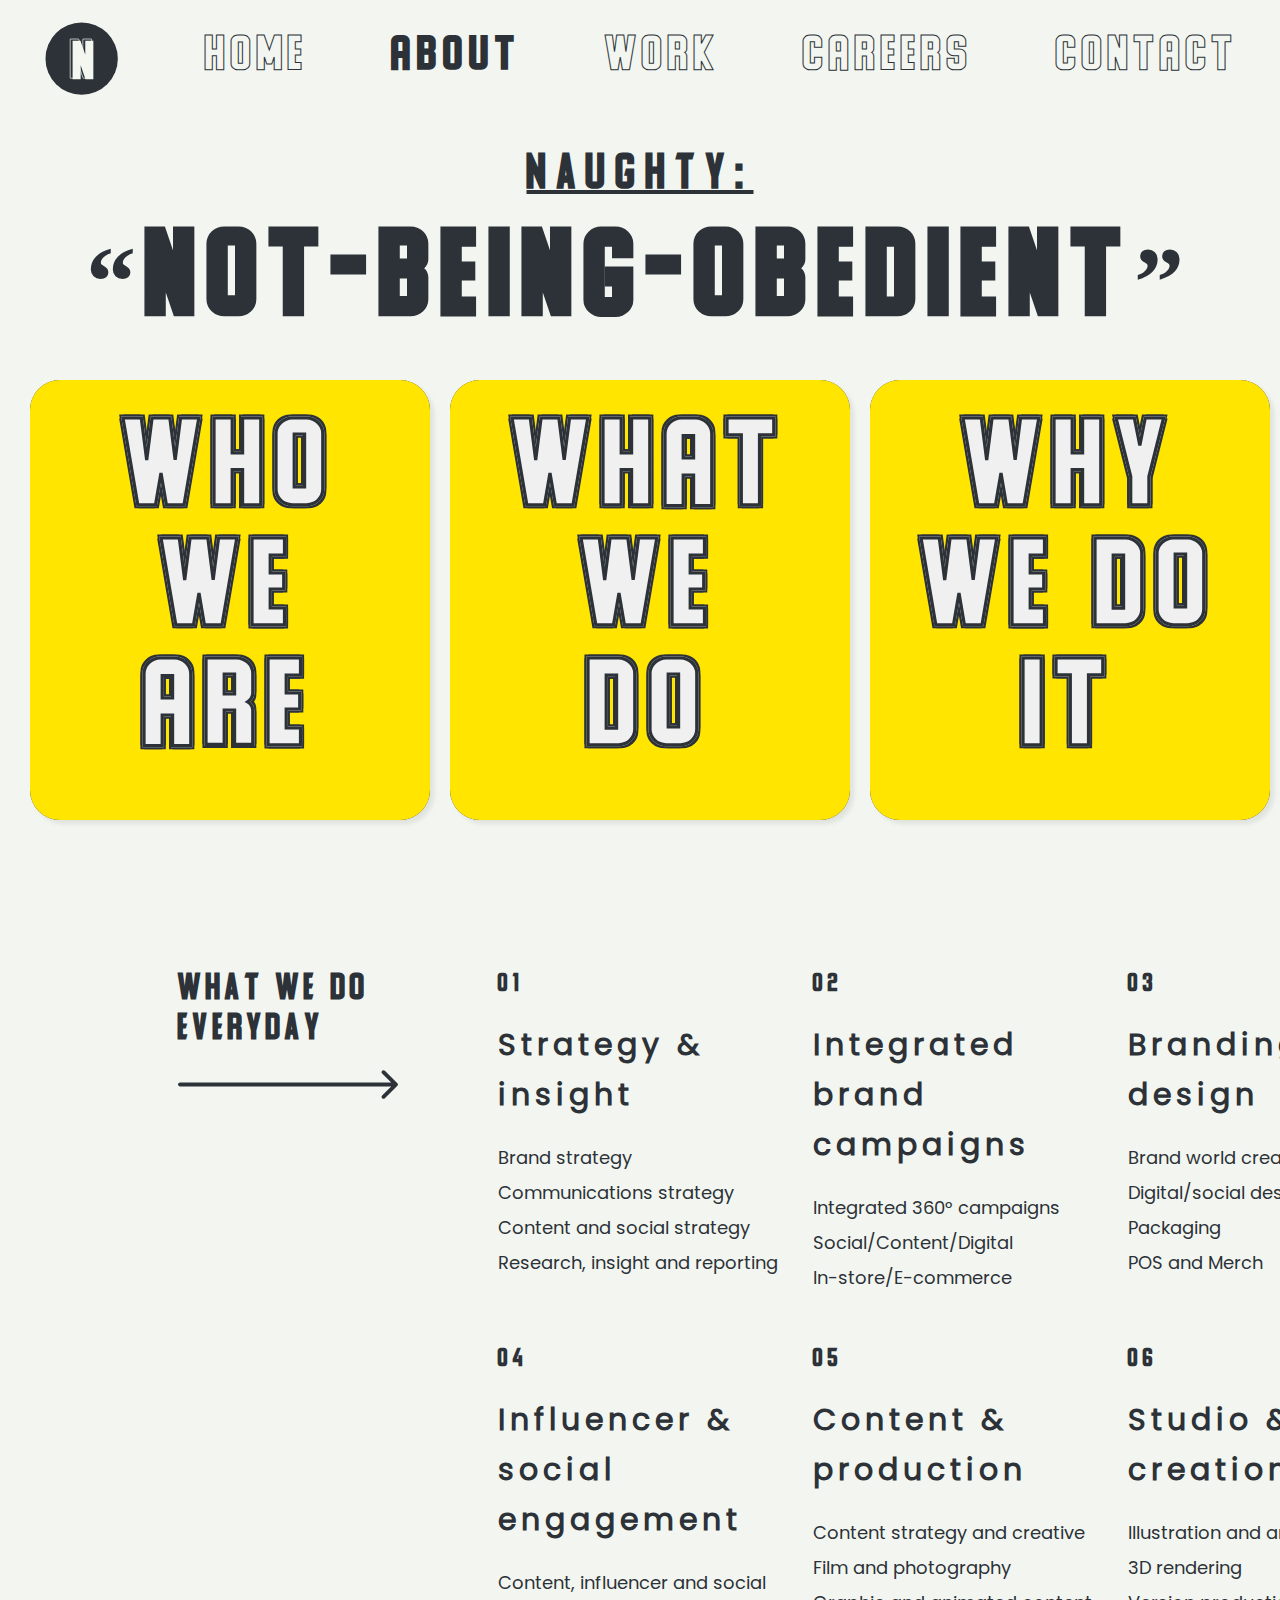
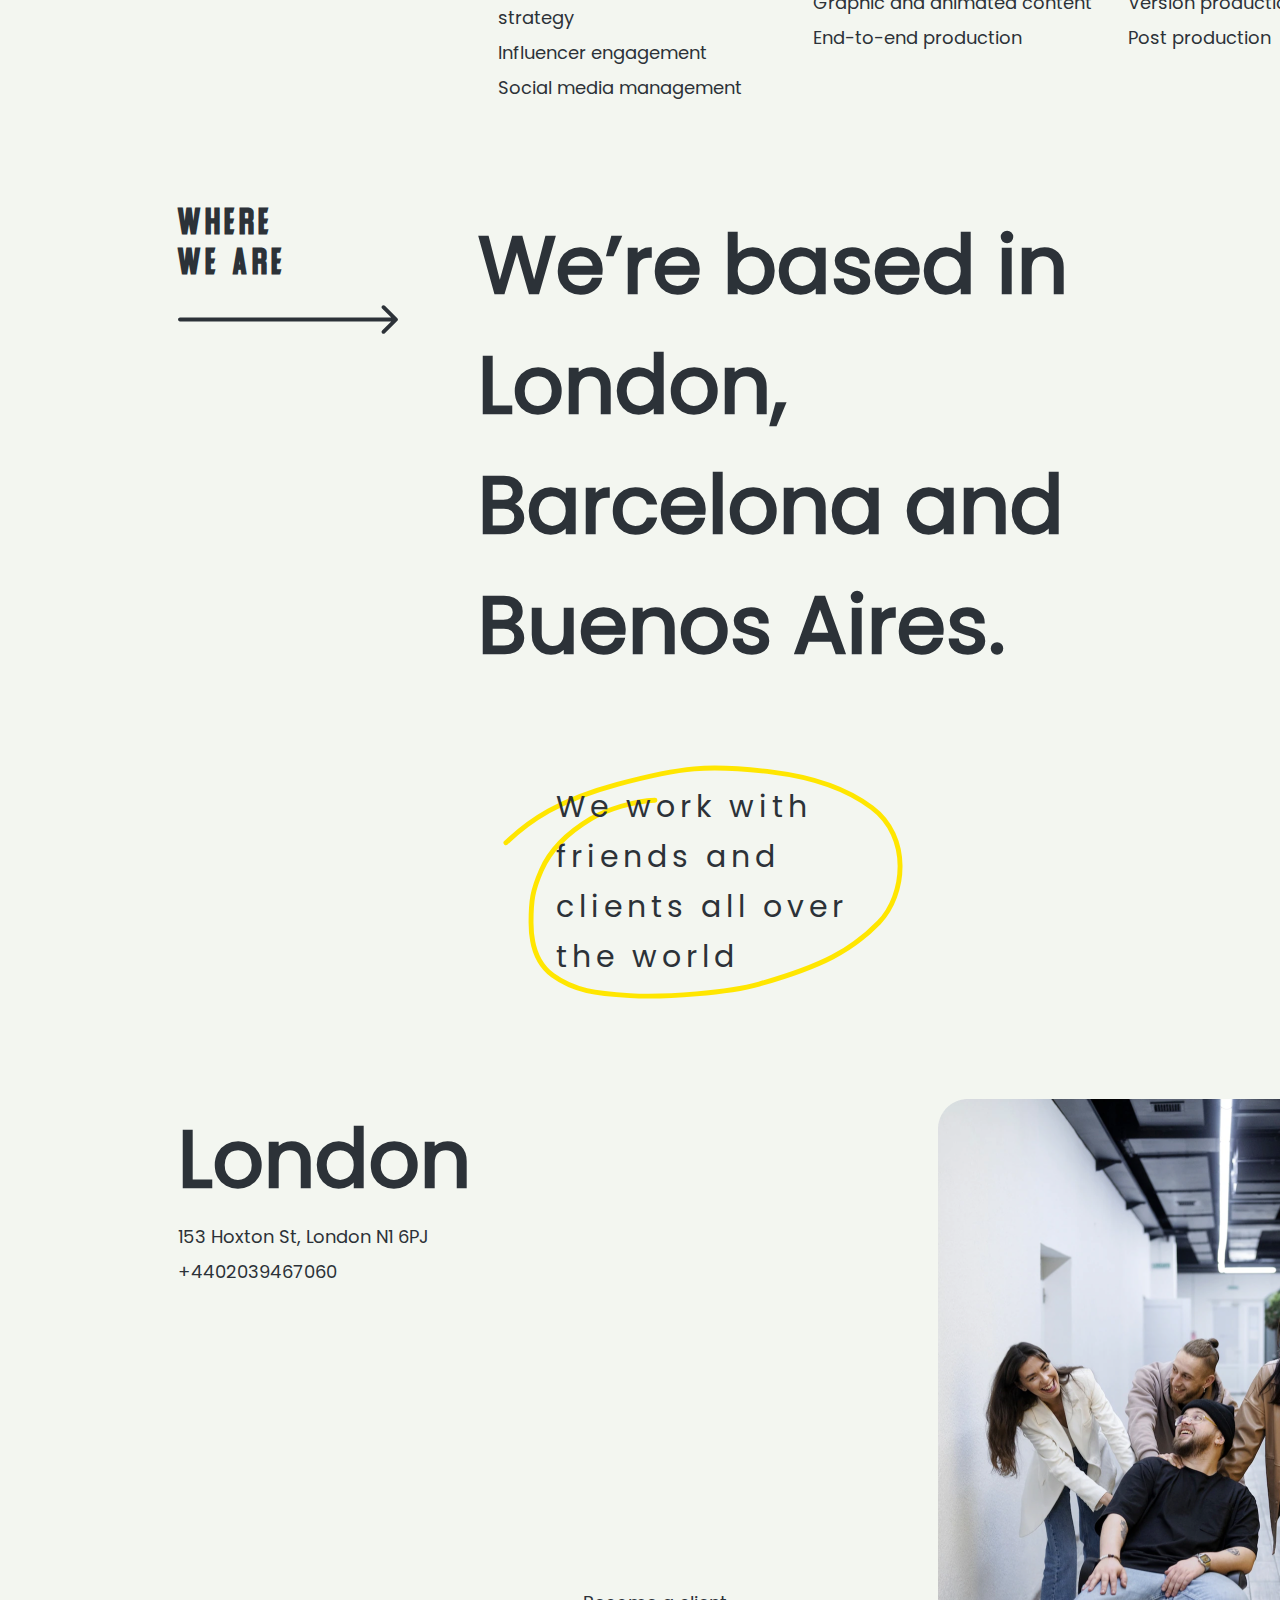
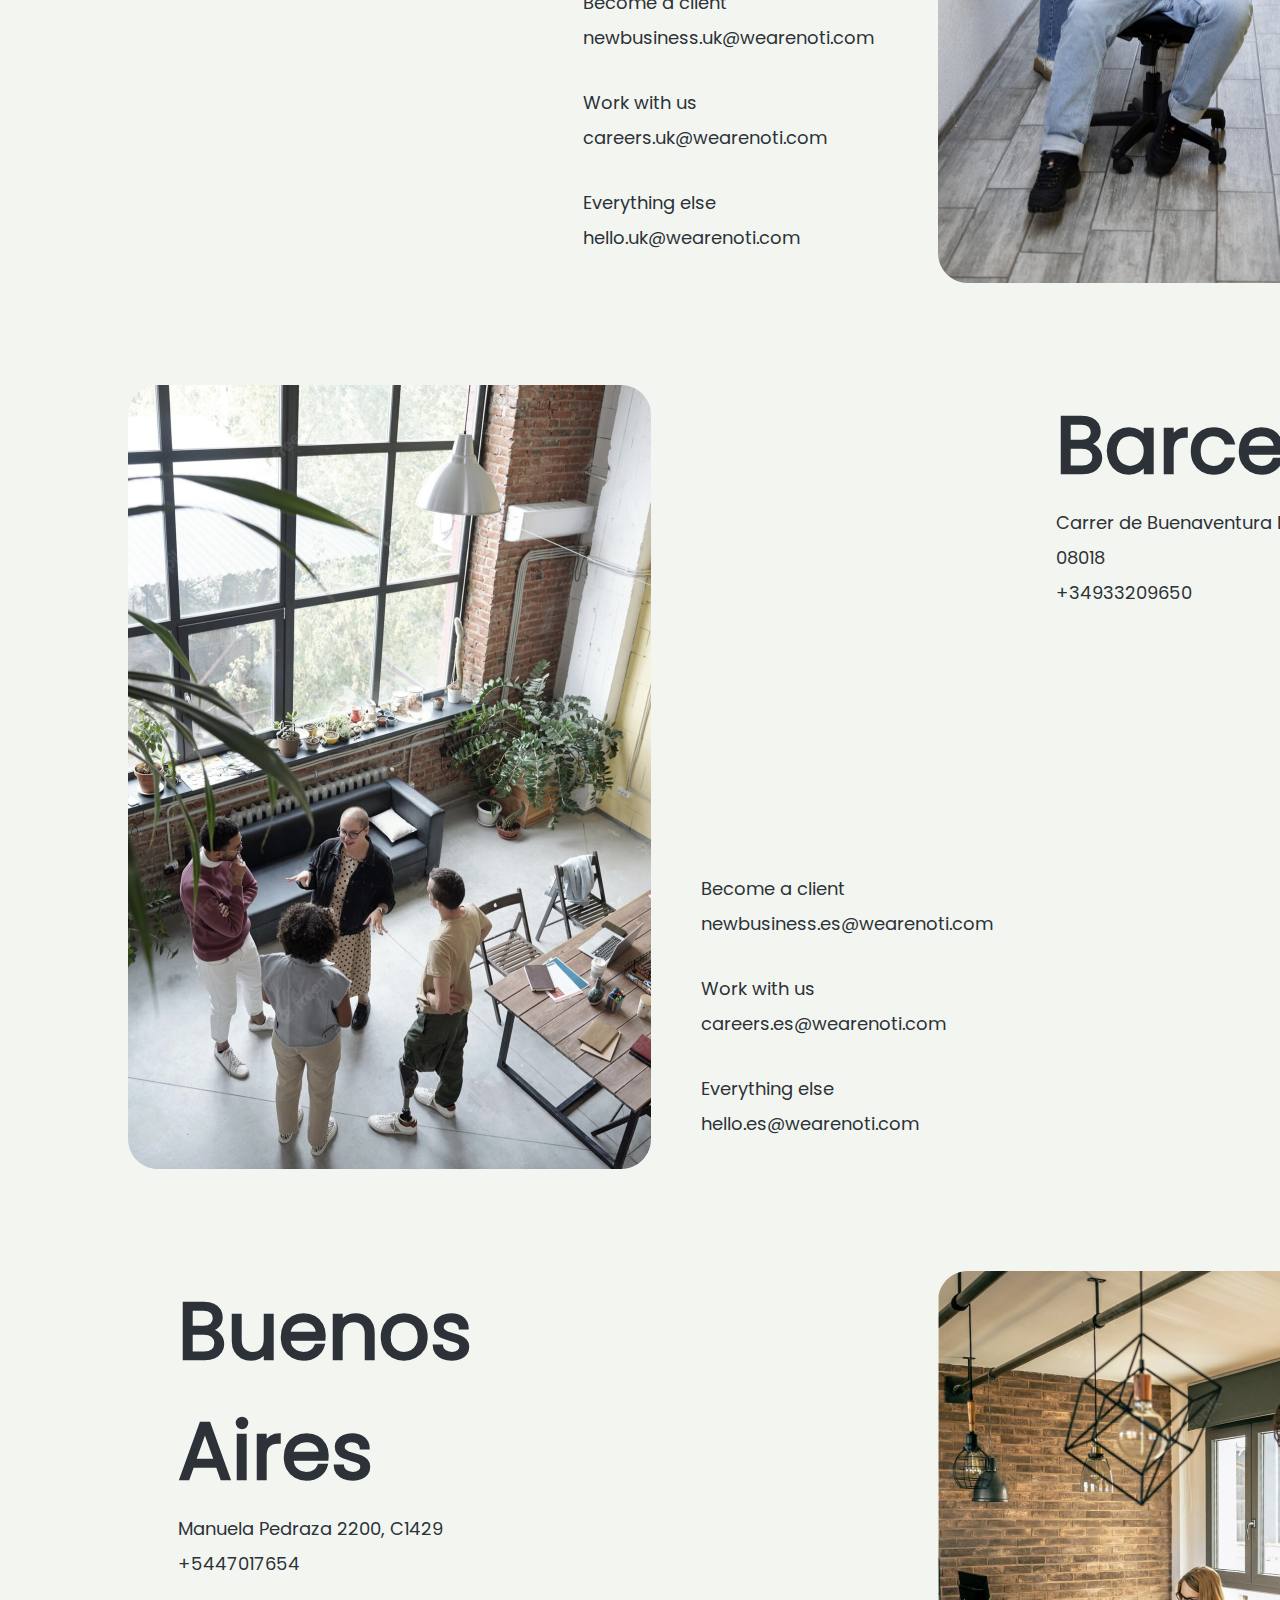
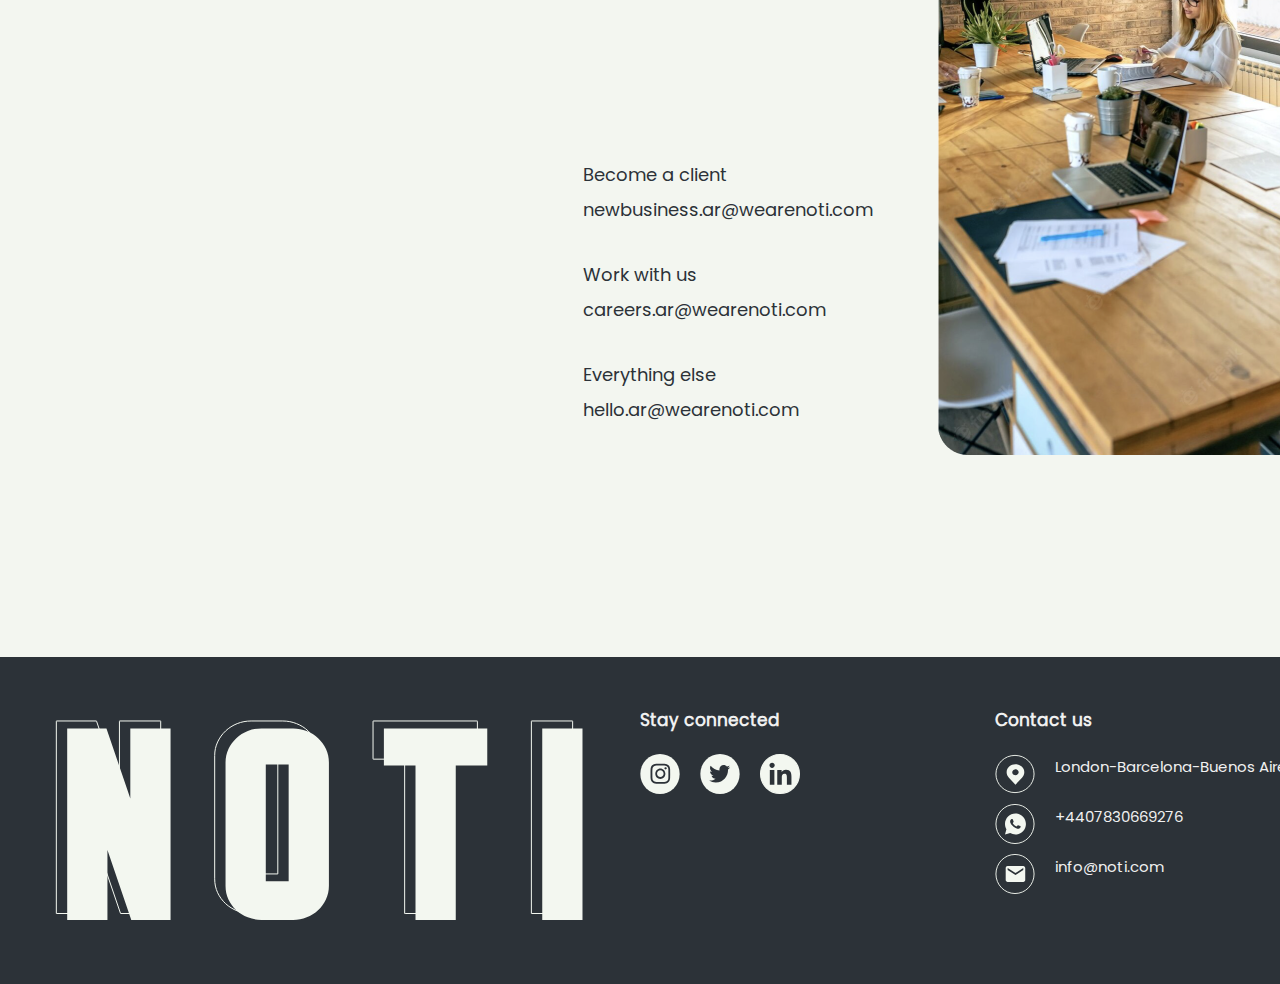
==== pages/about.html @ 590f9c4e "start point  20/8" ====
<!DOCTYPE html>
<html lang="en">
<head>
    <meta charset="UTF-8">
    <meta name="viewport" content="width=device-width, initial-scale=1.0">
    <title>NOTI</title>
    <link href="https://cdn.jsdelivr.net/npm/bootstrap@5.3.1/dist/css/bootstrap.min.css" rel="stylesheet" integrity="sha384-4bw+/aepP/YC94hEpVNVgiZdgIC5+VKNBQNGCHeKRQN+PtmoHDEXuppvnDJzQIu9" crossorigin="anonymous">
    <link rel="stylesheet" href="../css/style.css">

</head>

<body>

  <div class="body_container--light" id="grid">

    <header id="header">
      <nav class="header_nav--light">
        <ul class="header_ul">
          <li><img class="header_nav_logo--light" src="../img/logo-circle-light.svg" width="80px"></li>
          <li><a class="header_li--light--default" href="../index.html">HOME</a></li>
          <li><a class="header_li--light--active" href="about.html">ABOUT</a></li>
          <li><a class="header_li--light--default" href="work.html">WORK</a></li>
          <li><a class="header_li--light--default" href="careers.html">CAREERS</a></li>
          <li><a class="header_li--light--default" href="contact.html">CONTACT</a></li>
        </ul>
      </nav>
    </header>

    <main id="main" class="about_main_frame_all">

        <h1 class="h3_about dark_text">NAUGHTY:</h1>
        <h2 class="h2_about dark_text">“NOT-BEING-OBEDIENT”</h2>
      
        <section class="about_main_section1">
          <article class="about_main_frame_card">

            <div class="about_main_card--default">
              <h2 class="h2_about_card">WHO<br>WE<br>ARE</h2>
            </div>

            <div class="about_main_card--hover">
              <h3 class="h5_about center_align">WE’RE THE EXPERTS</h3>
              <p>We are a cutting-edge design agency that thrives on pushing the limits, challenging conventions, and creating truly unforgettable experiences for our clients. We redefine the boundaries of creativity.</p>
            </div>
        
          </article>

          <article class="about_main_frame_card">

            <div class="about_main_card--default">
              <h2 class="h2_about_card">WHAT<br>WE<br>DO</h2>
            </div>

            <div class="about_main_card--hover">
              <h3 class="h5_about center_align">WE DO EVERYTHING</h3>
              <p>Whether you're looking for a website that disrupts the digital landscape, an app that pushes boundaries, or a branding campaign that turns heads, our team of talented and rebellious designers will collaborate with you to bring your vision to life.</p>
            </div>

          </article>

          <article class="about_main_frame_card">
        
            <div class="about_main_card--default">
              <h2 class="h2_about_card">WHY<br>WE DO<br>IT</h2>
            </div>

            <div class="about_main_card--hover">
              <h3 class="h5_about center_align">WE’RE PASSIONATE</h3>
              <p>If you're ready to make some noise, break free from the ordinary, and leave a lasting impression on your audience, join us on this exciting journey. Let us transform your wildest ideas into extraordinary designs.</p>
            </div>
        
          </article>

        </section>

        <section class="about_main_section2">

          <article class="col1">
            <h3 class="h5_about dark_text">WHAT WE DO<br>EVERYDAY</h3>
            <img src="../img/subheadings_arrow.svg" width="220px">
          </article>

          <article class="col2">
            <div class="row">
              <div class="about_main_section2_card">
                <h2 class="h6_about dark_text left_aling">01</h2>
                <h3 class="h5_about_section2 dark_text left_align">Strategy & insight</h3>
                <div>
                  <p class="p_about dark_text left_align">Brand strategy</p>
                  <p class="p_about dark_text left_align">Communications strategy</p>
                  <p class="p_about dark_text left_align">Content and social strategy</p>
                  <p class="p_about dark_text left_align">Research, insight and reporting</p>
                </div>
              </div>
              <div class="about_main_section2_card">
                <h2 class="h6_about dark_text left_aling">02</h2>
                <h3 class="h5_about_section2 dark_text left_align">Integrated brand campaigns</h3>
                <div>
                  <p class="p_about dark_text left_align">Integrated 360° campaigns</p>
                  <p class="p_about dark_text left_align">Social/Content/Digital</p>
                  <p class="p_about dark_text left_align">In-store/E-commerce</p>
                </div>
              </div>
              <div class="about_main_section2_card">
                <h2 class="h6_about dark_text left_aling">03</h2>
                <h3 class="h5_about_section2 dark_text left_align">Branding & design</h3>
                <div>
                  <p class="p_about dark_text left_align">Brand world creation</p>
                  <p class="p_about dark_text left_align">Digital/social design</p>
                  <p class="p_about dark_text left_align">Packaging</p>
                  <p class="p_about dark_text left_align">POS and Merch</p>
                </div>
              </div>
            </div>
            <div class="row">
              <div class="about_main_section2_card">
                <h2 class="h6_about dark_text left_aling">04</h2>
                <h3 class="h5_about_section2 dark_text left_align">Influencer & social engagement</h3>
                <div>
                  <p class="p_about dark_text left_align">Content, influencer and social<br>strategy</p>
                  <p class="p_about dark_text left_align">Influencer engagement</p>
                  <p class="p_about dark_text left_align">Social media management</p>
                </div>
              </div>
              <div class="about_main_section2_card">
                <h2 class="h6_about dark_text left_aling">05</h2>
                <h3 class="h5_about_section2 dark_text left_align">Content & production</h3>
                <div>
                  <p class="p_about dark_text left_align">Content strategy and creative</p>
                  <p class="p_about dark_text left_align">Film and photography</p>
                  <p class="p_about dark_text left_align">Graphic and animated content</p>
                  <p class="p_about dark_text left_align">End-to-end production</p>
                </div>
              </div>
              <div class="about_main_section2_card">
                <h2 class="h6_about dark_text left_aling">06</h2>
                <h3 class="h5_about_section2 dark_text left_align">Studio & creation</h3>
                <div>
                  <p class="p_about dark_text left_align">Illustration and animation</p>
                  <p class="p_about dark_text left_align">3D rendering</p>
                  <p class="p_about dark_text left_align">Version production</p>
                  <p class="p_about dark_text left_align">Post production</p>
                </div>
              </div>
            </div>
            
            
          </article>
          

        </section>
        <section class="about_main_section3">

          <article class="col1">
            <h3 class="h5_about dark_text">WHERE<br>WE ARE</h3>
            <img src="../img/subheadings_arrow.svg" width="220px">
          </article>
          <article class="col2">
            <div class="">
              <h4 class="h4_about dark_text">We’re based in London, Barcelona and Buenos Aires.</h4>
              <div class="frame_stroke">
                <p class="h5_about_section3 dark_text left_align">We work with friends and clients all over the world</p>
                <img class="about_yellow stroke" src="../img/about_yellow stroke.svg" width="400px">
              </div>
            </div>
          </article>
        </section>
        <section class="about_main_section4">
          <article class="col1">
            <h4 class="h4_about dark_text">London</h4>
            <p class="dark_text left_align">153 Hoxton St, London N1 6PJ</p>
            <p class="dark_text left_align">+4402039467060</p>
          </article>
          <article class="col2_section4">
            <div class="about_main_section4_details_wrapper">
              <div class="about_main_section_details">
                <p class="dark_text left_align">Become a client</p>
                <p class="dark_text left_align">newbusiness.uk@wearenoti.com</p>
              </div>
              <div class="about_main_section_details">
                <p class="dark_text left_align">Work with us</p>
                <p class="dark_text left_align">careers.uk@wearenoti.com</p>
              </div>
              <div class="about_main_section_details">
                <p class="dark_text left_align">Everything else</p>
                <p class="dark_text left_align">hello.uk@wearenoti.com</p>
              </div>
            </div>
          </article>
          <article class="col3">
            <img class="" src="../img/about_section4.png">
          </article>
        </section>
        <section class="about_main_section5">
          <article class="col3">
            <img class="about_main_img_30" src="../img/about_section5.png">
          </article>
          <article class="col2_section4">
            <div class="about_main_section4_details_wrapper">
              <div class="about_main_section_details">
                <p class="dark_text left_align">Become a client</p>
                <p class="dark_text left_align">newbusiness.es@wearenoti.com</p>
              </div>
              <div class="about_main_section_details">
                <p class="dark_text left_align">Work with us</p>
                <p class="dark_text left_align">careers.es@wearenoti.com</p>
              </div>
              <div class="about_main_section_details">
                <p class="dark_text left_align">Everything else</p>
                <p class="dark_text left_align">hello.es@wearenoti.com</p>
              </div>
            </div>
          </article>
          <article class="col1_section">
            <h4 class="h4_about dark_text">Barcelona</h4>
            <p class="dark_text left_align">Carrer de Buenaventura Muñoz, 31, 08018</p>
            <p class="dark_text left_align">+34933209650</p>
          </article>
        </section>
        <section class="about_main_section6">
          <article class="col1">
            <h4 class="h4_about dark_text">Buenos Aires</h4>
            <p class="dark_text left_align">Manuela Pedraza 2200, C1429</p>
            <p class="dark_text left_align">+5447017654</p>
          </article>
          <article class="col2_section4">
            <div class="about_main_section4_details_wrapper">
              <div class="about_main_section_details">
                <p class="dark_text left_align">Become a client</p>
                <p class="dark_text left_align">newbusiness.ar@wearenoti.com</p>
              </div>
              <div class="about_main_section_details">
                <p class="dark_text left_align">Work with us</p>
                <p class="dark_text left_align">careers.ar@wearenoti.com</p>
              </div>
              <div class="about_main_section_details">
                <p class="dark_text left_align">Everything else</p>
                <p class="dark_text left_align">hello.ar@wearenoti.com</p>
              </div>
            </div>
          </article>
          <article class="col3">
            <img class="" src="../img/about_section6.png">
          </article>
        </section>
          
       

      </main>

    

      <footer id="footer">
        <div class="footer_column_1">
          <img class="footer_logo" src="../img/logo.svg">
        </div>
    
        <div class="footer_columns_frame">
          <div class="footer_column_2">
            <h3 class="h6-footer">Stay connected</h3>
            <div class="footer_socialicons">
              <a href=""><img class="footer_icn" src="../img/icn-ig.svg" width="40px"></a>
              <a href=""><img class="footer_icn" src="../img/icn-tw.svg" width="40px"></a>
              <a href=""><img class="footer_icn" src="../img/icn-linkedin.svg" width="40px"></a>       
            </div>
          </div>
            
          <div class="footer_column_3">
            <h3 class="h6-footer">Contact us</h3>
            <div class="footer_contact_frame">
              <img class="footer_icn" src="../img/icn-location.svg" width="40px" height="40px">
              <p class="p-footer">London-Barcelona-Buenos Aires</p>
            </div>
            <div class="footer_contact_frame">
              <img class="footer_icn" src="../img/icn-wsp.svg" width="40px" height="40px">
              <p class="p-footer"> +4407830669276</p>
            </div>
            <div class="footer_contact_frame">
              <img class="footer_icn" src="../img/icn-mail.svg" width="40px" height="40px">
              <p class="p-footer">info@noti.com</p>
            </div>
          </div>
        </div>
      
      </footer>
  
    </div>
    <script src="https://cdn.jsdelivr.net/npm/bootstrap@5.3.1/dist/js/bootstrap.bundle.min.js" integrity="sha384-HwwvtgBNo3bZJJLYd8oVXjrBZt8cqVSpeBNS5n7C8IVInixGAoxmnlMuBnhbgrkm" crossorigin="anonymous"></script>
  </body>
    
</html>
---- css/style.css ----
*{
    padding: 0;
    margin:0;
}

@font-face {
    font-family: "myFirstFont-bold";
    src:url("../fonts/ponter/ponter-bold.ttf");
}

@font-face {
    font-family: "myFirstFont-alt";
    src:url("../fonts/ponter/ponter-alt.ttf");
}


@font-face {
    font-family: "mySecondFont";
    src:url("../fonts/poppins/poppins-regular.ttf");
}

html{
    font-size: 62.5%;
}

/*
---------------------------------------------------------------------------------------------------------
MAIN
*/

.body_container--dark{
    background-color: #2C3238;
}

.body_container--light{
    background-color: #F3F6F0;
}

a{
    text-decoration: none;
}

/* INDEX */

.index_main_container{
    width: 100%;
    overflow: hidden;
}

.index_main_section1{
    display: flex;
    flex-direction: column;
    align-items: center;
    padding-top: 20rem;
    padding-bottom: 20rem;
    background-image: url(../img/INDEX-bg-1920x1080.svg);
}

.logo{
    margin-bottom: 2rem;
}

.index_main_section2{
    width: 100%;
    overflow: hidden;
    padding-top: 5rem;
    display: flex;
    flex-direction: column;
    align-items: center;
    justify-content: center;
    padding-bottom: 10rem;
    background-color: #2C3238;
}

.index_main_section3{
    padding-top: 12rem;
    display: flex;
    flex-direction: row;
    align-items: center;
    justify-content: flex-start;
    background-color: #F3F6F0;
}

.index_main_section4{
    width: 100%;
    padding-top: 12rem;
    padding-bottom: 12rem;
    display: flex;
    flex-direction: row;
    justify-content: center;
    align-items: center;
    background-color: #2C3238;
}

.index_main_section5{
    width: 100%;
    padding: 12rem;
    display: flex;
    flex-direction: row;
    justify-content: center;
    align-items: flex-start;
    background-color: #F3f6f0;
}



/* ABOUT */

.about_main_frame_all{
    width: 100%;
    overflow: hidden;
    padding-top: 5rem;
    display: flex;
    flex-direction: column;
    align-items: center;
    justify-content: center;
}

.about_main_section1{
    display: flex;
    flex-direction: row;
    justify-content: center;
    align-items: center;
    margin-bottom: 10rem;
}

.about_main_section2{
    display: flex;
    flex-direction: row;
    justify-content: flex-start;
    align-items: flex-start;
    width: 80%;
    padding-top: 5rem;
}

.about_main_section3{
    display: flex;
    flex-direction: row;
    justify-content: flex-start;
    align-items: flex-start;
    width: 80%;
    padding: 5rem 0;
}
.about_main_section4, 
.about_main_section5,
.about_main_section6{
    display: flex;
    flex-direction: row;
    width: 80%;
    padding: 5rem 0;
}

.about_main_section6{
    padding-bottom: 20rem;
}
.about_main_img_30{
    margin-right: 5rem;
}

.col1{
    display: flex;
    flex-direction: column;
    justify-content: flex-start;
    align-items: flex-start;
    padding: 0 5rem;
}

.col1_section{
    padding: none;
}
.col2{
    display: flex;
    flex-direction: column;
    justify-content: flex-start;
    align-items: flex-start;
    margin-left: 3rem;

}

.col2_section4{
    display: flex;
    flex-direction: column;
    align-items: flex-end;
    justify-content: flex-end;
}

.about_main_section_details{
    padding-bottom: 3rem;
}

.row{
    padding-bottom: 5rem;
    display: flex;
    flex-direction: row;
    justify-content: space-around;
    
}

.about_main_frame_card{
    display: flex;
    flex-direction: column;
    margin-left: 2rem;
}

.about_main_card--default{
    width: 400px;
    height: 400px;
    background-color: #FFE500;
    border-radius: 30px ;
    padding-top: 4rem;
    position: absolute;
}

.about_main_card--default:hover{
    display: none;
}

.about_main_card--hover{
    width: 400px;
    height: 400px;
    background-color: #2C3238;
    border-radius: 30px ;
    display: flex;
    flex-direction: column;
    align-items: center;
    justify-content: flex-start;
    padding-top: 4rem;
    box-shadow: 4px 4px 4px 0px rgba(58, 58, 58, 0.10);
}

.about_main_section2_card{
    width: 275px;
    display: flex;
    flex-direction: column;
    row-gap: 2rem;
    margin: 0 2rem;
}


.frame_stroke{
    width: 450px;
    display: flex;
    flex-direction: column;
    justify-content: center;
    align-items: center;
    padding-top: 8rem;
}

/* WORK */

.work_main_container{
    width: 100%;
    overflow: hidden;
    padding-top: 12rem;

    display: flex;
    flex-direction: column;
    align-items: center;
    justify-content: center;
}


.work_main_section1, .work_main_section2{
    width: 80%;
    display: flex;
    flex-direction: row;
    justify-content: center;   
    align-items: flex-start;
    
}

.work_main_section1{
    margin-top: 10rem;
}

.work_main_section1_col1{
    display: flex;
    flex-direction: column;
    justify-content: flex-start;
    margin-right: 2rem;
}

.work_main_section2_col1{
    margin-right: 2rem;
}

.work_main_section2_col2{
    display: flex;
    flex-direction: column;
    justify-content: center;
    align-items: flex-end;
}

.work_main_section1_col2,
.work_main_section2_col1{
    display: flex;
    flex-direction: row;
    justify-content: center;
    align-items: flex-start;
}


.work_main_section1_col2_col1,
.work_main_section1_col2_col2,
.work_main_section2_col1_col1,
.work_main_section2_col1_col2{
    display: flex;
    flex-direction: column;
    justify-content: flex-start;
}

.work_main_card_project{
    display: flex;
    flex-direction: column;
    justify-content: flex-start;
    margin-bottom: 10rem;
    padding: 0 1rem;
}

.work_main_heading{
    margin-bottom: 7rem;
}

.work_main_img_50{
    
}

.work_main_img_25{
    margin-bottom: 2rem;
}

.work_main_section3{
    display: flex;
    flex-direction: row;
    justify-content: flex-start;
    align-items: flex-start;
    width: 90%;
    padding: 10rem 0;
}

.work_main_section3_col2{
    display: flex;
    flex-direction: row;
    justify-content: flex-start;
    align-items: flex-start;
}


/* CAREERS */

.careers_main_container{
    width: 100%;
    overflow: hidden;
    padding-top: 15rem;
    display: flex;
    flex-direction: column;
    align-items: center;
    justify-content: center;
}

.careers_main_section1{
    display: flex;
    flex-direction: row;
    justify-content: center;
    align-items: center;
    margin-bottom: 10rem;
    width: 80%;
}

.careers_main_section1_col1{
    display: flex;
    flex-direction: column;
    justify-content: center;
}

.careers_main_section2{
    display: flex;
    flex-direction: row;
    justify-content: flex-start;
    align-items: flex-start;
    margin-bottom: 10rem;
    width: 80%;
    padding-top: 10rem;
}

.careers_main_section2_row1{
    padding-bottom: 10rem;
    width: 100%;
}

.careers_main_section2_row1{
    width: 100%;
}

.display_block{
    display: block;
    box-sizing: content-box;
}

.width_100{
    width: 100%;
}

.accordion{
    background: transparent;
    width: 60vw;
}
.accordion-item{
    background-color: #2C3238;
    border: none;
}

.accordion-body{
    background-color: #2C3238;
}

.accordion-button{
    background: transparent;
    outline: none
}

.accordion-button:focus{
    border: 1px solid #FFE500;
    color: #F3F6F0
}

.accordion-button:not(.collapsed){
    background-color:  #FFE500;
    color: #2C3238;
    border-radius: 12px 12px 12px 12px;
    
}

.accordion-button::after{
    background: transparent;
    outline: none;
    color: #F3F6F0
}

.accordion-button:not(.collapsed)::after{
    background-color:  #FFE500;
    color: #2C3238;
}

.span_underline{
    text-decoration: underline;
}

.careers_main_section3{
    width: 80%;
    padding-top: 10rem;
    padding-bottom: 20rem;
}

.careers_main_section3_container{
    display: flex;
    flex-direction: column;
    justify-content: flex-start;
    align-items: flex-start;
}





/* CONTACT */

.main_section_light{
    width: 100%;
    background-color: #F3F6F0;
}

.main_section_dark{
    width: 100%;
    background-color: #2C3238;
}


.contact_main_container{
    padding-top: 20rem;
    padding-bottom: 10rem;
    margin: 0 auto;
    width: 80%;
}

.contact_main_section1{
    display: flex;
    flex-direction: row;
    justify-content: flex-start;
    align-items: flex-start;
}

.contact_main_frame_left_image{
    padding-right: 10rem;
}

.contact_main_section2{
    padding-top: 10rem;
}

.form-area {
	padding-top: 7%;
}
.row.single-form {
	box-shadow: 0 2px 20px -5px rgba(0,0,0,0.5);
}
.left {
	background: blueviolet;
	padding: 200px 98px;
}
.left h2 {
	font-family: poppins;
	color: #fff;
	font-weight: 700;
	font-size: 48px;
}
.left h2 span {
	font-weight: 100;
}
.single-form{
    background: #fff;
}
.right {
	padding: 70px 100px;
	position: relative;
}
.right i {
	position: absolute;
	font-size: 80px;
	left: -27px;
	top: 40%;
	color: #fff;
}
.form-control {
	border: 2px solid #000;
}
.right button {
	border: none;
	border-radius: 0;
	background: #252525;
	width: 180px;
	color: #fff;
	padding: 15px 0;
	display: inline-block;
	font-size: 16px;
	margin-top: 20px;
	cursor: pointer;
}
.right button:hover{
    background-color: #252525;
}


/*responsive*/

@media (min-width:768px) and (max-width:991px){
    .right i {
	top: -52px;
	transform: rotate(90deg);
	left: 50%;
}
}

@media (max-width:767px){
    .left {
  padding: 90px 15px;
  text-align: center;
}
.left h2 {
  font-size: 25px;
}
.right {
  padding: 25px;
}
.right i {
  top: -52px;
  transform: rotate(90deg);
  left: 46%;
}
    .right button {
	width: 150px;
	padding: 12px 0;
}
    
}



/*
---------------------------------------------------------------------------------------------------------
BUTTONS
*/

.btn--large{
    background-color: #FFE500;
    width: 240px;
    height: 72px;
    border-radius: 50px;
    display: flex;
    flex-direction: column;
    justify-content: center;
    align-items: center;
}

.btn--large:hover{
    background-color: #F3F6F0;
    width: 240px;
    height: 72px;
    border-radius: 50px;
    display: flex;
    flex-direction: column;
    justify-content: center;
    align-items: center;
}

.btn--large--light{
    background-color: #FFE500;
    width: 240px;
    height: 72px;
    border-radius: 50px;
    display: flex;
    flex-direction: column;
    justify-content: center;
    align-items: center;
    box-shadow: 4px 8px 8px 0px rgba(35, 35, 35, 0.20);
}

.p--light{
    font-family: "mySecondFont";
    font-size: 2rem;
    line-height: 3rem;
    color:  #2C3238;
    text-align: center;
    text-decoration: none;
}

.p--light:hover{
    color:  #f3f6f0;
}

.btn--large--light:hover{
    background-color:  #2C3238;
    width: 240px;
    height: 72px;
    border-radius: 50px;
    display: flex;
    flex-direction: column;
    justify-content: center;
    align-items: center;
    box-shadow: 4px 8px 8px 0px rgba(35, 35, 35, 0.20);
}

/*
---------------------------------------------------------------------------------------------------------
TEXT STYLE
*/

.h3_index{
    font-family: "myFirstFont-alt";
    font-size: 4rem;
    line-height: 5rem;
    letter-spacing: 1rem;
    padding-bottom: 2rem;
    margin-top: 5rem;
    text-align: center;
    color: #F3F6F0;
}

.h6_index{
    font-family: "mySecondFont";
    font-size: 2rem;
    line-height: 3.5rem;
    color: #F3f6f0;
    margin-bottom: 3.5rem;
    text-align: center;
}

.h2_index{
    font-family: "myFirstFont-bold";
    font-size: 10rem;
    line-height: 11rem;
    letter-spacing: 1rem;
    text-align: left;
    color: #2C3238;
    padding-bottom: 4rem;
}
.p{
    font-family: "mySecondFont";
    font-size: 2rem;
    line-height: 3rem;
    color:  #2C3238;
    text-align: center;
    text-decoration: none;
}

.p:hover{
    color:  #2C3238;
}


.h3_about{
    font-family: "myFirstFont-alt";
    font-size: 4rem;
    line-height: 5rem;
    letter-spacing: 1rem;
    text-decoration: underline;
    text-align: center;
    padding-bottom: 3rem;
    margin-top: 10rem;
    color: #2C3238;
}

.h2_about{
    font-family: "myFirstFont-bold";
    font-size: 10rem;
    line-height: 12rem;
    letter-spacing: 1rem;
    text-align: center;
    padding-bottom: 3rem;
    color: #2C3238;
}

.h2_about_card{
    font-family: "myFirstFont-bold";
    font-size: 10rem;
    line-height: 12rem;
    letter-spacing: 1rem;
    text-align: center;
    -webkit-text-stroke: .01rem #2C3238;
    text-shadow: -2px -2px 0 #2C3238,
                2px -2px 0 #2C3238,
                -2px 2px 0 #2C3238,
                2px 2px 0 #2C3238;
    color: #F0F0F0;
}

.h4_about{
    font-family: "mySecondFont";
    font-size: 8rem;
    line-height: 12rem;
}

.h5_about{
    font-family: "myFirstFont-alt";
    font-size: 3rem;
    line-height: 4rem;
    letter-spacing: 0.5rem;
    color: #F0F0F0;
    padding-bottom: 2rem;
}

.h6_about{
    font-family: "myFirstFont-alt";
    font-size: 2rem;
    line-height: 3rem;
    letter-spacing: 0.5rem;
    color: #F0F0F0;
}

.h5_about_section2{
    font-family: "mySecondFont";
    font-size: 3rem;
    line-height: 5rem;
    letter-spacing: 0.5rem;
    width: 290px;
}

.h5_about_section3{
    font-family: "mySecondFont";
    font-size: 3rem;
    line-height: 5rem;
    letter-spacing: 0.5rem;
    position: absolute;
    padding-left: 6rem;
}


.p_about_section2{
    font-family: "mySecondFont";
    font-size: 3rem;
    line-height: 3.5rem;
    width: 270px;
}

p{
    font-family: "mySecondFont";
    font-size: 1.8rem;
    line-height: 3.5rem;
    width: 355px;
    color: #F0F0F0;
    text-align: center;
}


.h2_work{
    font-family: "myFirstFont-bold";
    font-size: 10rem;
    line-height: 11rem;
    letter-spacing: 1rem;
    text-align: left;
    color: #2C3238;
}

.p_work{
    font-family: "mySecondFont";
    font-size: 2rem;
    line-height: 3rem;
    color:  #2C3238;
    text-align: left;
    display: inline;
}

.h6_work{
    font-family: "myFirstFont-alt";
    font-size: 2.5rem;
    line-height: 3.5rem;
    letter-spacing: 0.5rem;
    color:  #2C3238;
    text-align: left;
}

.h5_careers{
    font-family: "myFirstFont-alt";
    font-size: 3rem;
    line-height: 4rem;
    letter-spacing: 0.5rem;
    text-decoration: underline;
    color: #F3F6F0;
    text-align: left;
}

.h3_careers{
    font-family: "myFirstFont-alt";
    font-size: 4rem;
    line-height: 5rem;
    letter-spacing: 1rem;
    text-align: left;
    padding-bottom: 5rem;
    margin-top: 5rem;
    color: #F3F6F0;
}

.h5_contact{
    font-family: "myFirstFont-alt";
    font-size: 3rem;
    line-height: 4rem;
    letter-spacing: 0.5rem;
    text-decoration: underline;
    color:  #2C3238;
    text-align: left;
}

.h3_contact{
    font-family: "myFirstFont-alt";
    font-size: 4rem;
    line-height: 5rem;
    letter-spacing: 1rem;
    text-align: left;
    padding-bottom: 5rem;
    margin-top: 5rem;
    color:  #2C3238;
}

.p_careers{
    font-family: "mySecondFont";
    font-size: 1.5rem;
    line-height: 2.5rem;
    color: #F0F0F0;
    text-align: left;
}

.dark_text{
    color: #2C3238;
}

.light_text{
    color: #F3F6F0;
}

.dark_bg{
    background-color: #F3F6F0;
}

.left_align{
    text-align: left;
}

.center_align{
    text-align: center;
}

.position_absolute{
    position: absolute;
}

.padding_left{
    padding-left: 6rem;
}
/*
---------------------------------------------------------------------------------------------------------
NAV
*/

.header_nav--light{
    display: flex;
    flex-direction: column;
    align-items: center;
    justify-content: center;
    width: 100%;
    height: 10rem;
    background-color: #F3F6F0;
    position: fixed;
    z-index: 1;
}

.header_nav--dark{
    display: flex;
    flex-direction: column;
    align-items: center;
    justify-content: center;
    width: 100%;
    height: 10rem;
    background-color: #2C3238;
    position: fixed;
    z-index: 1;
}


.header_ul{
    display: flex;
    flex-direction: row;
    justify-content:space-around;
    align-items: center;
    width: 100%;
    padding-top: 2rem;
}


li{
    list-style-type: none;
}

.header_li--light--default{ 
    font-family: "myFirstFont-bold";
    font-size: 4rem;
    line-height: 8rem;
    letter-spacing: 0.5rem;
    text-decoration: none;
    -webkit-text-stroke: 0.1rem #2C3238;
    color: transparent;
}

.header_li--light--default:hover{ 
    -webkit-text-stroke: 0;
    color: #2C3238;
}

.header_li--light--active{ 
    font-family: "myFirstFont-bold";
    font-size: 4rem;
    line-height: 8rem;
    letter-spacing: 0.5rem;
    text-decoration: none;
    color:  #2C3238;
}

.header_li--dark--default{ 
    font-family: "myFirstFont-bold";
    font-size: 4rem;
    line-height: 8rem;
    letter-spacing: 0.5rem;
    text-decoration: none;
    -webkit-text-stroke: 0.1rem #f3f6f0;
    color: transparent;
}

.header_li--dark--default:hover{ 
    -webkit-text-stroke: 0;
    color: #FFE500;
}

.header_li--dark--active{ 
    font-family: "myFirstFont-bold";
    font-size: 4rem;
    line-height: 8rem;
    letter-spacing: 0.5rem;
    text-decoration: none;
    color:  #f3f6f0;
}




/*
---------------------------------------------------------------------------------------------------------
FOOTER
*/

footer{
    width: 100%;
    background-color:  #2C3238;
    display: flex;
    flex-direction: row;
    justify-content: flex-end;
    padding: 5rem 0;
}

.footer_column_1{
    display: flex;
    flex-direction: row;
    justify-content: center;
    width: 50%;
}

.footer_columns_frame{
    width: 50%;
    display: flex;
    flex-direction: row;
    justify-content: space-evenly;
}

.footer_column_2 .footer_column_3{
    display: flex;
    flex-direction: column;
    justify-content: flex-start;
    width: 15%;
    padding-right: 10rem;
}

.h6-footer{
    font-family: "mySecondFont";
    font-size: 1.7rem;
    line-height: 2.7rem;
    width: 355px;
    color: #F0F0F0;
    text-decoration: none;
    text-align: left;
    padding-bottom: 2rem;
}

.p-footer{
    font-family: "mySecondFont";
    font-size: 1.5rem;
    line-height: 2.5rem;
    width: 355px;
    color: #F0F0F0;
    text-decoration: none;
    text-align: left;
}

.footer_socialicons{
    display: flex;
    flex-direction: row;
    justify-content: flex-start;
}

.footer_contact_frame{
    display: flex;
    flex-direction: row;
    justify-content: flex-start;
    padding-bottom: 1rem;
}

.footer_icn{
    padding-right: 2rem;
}
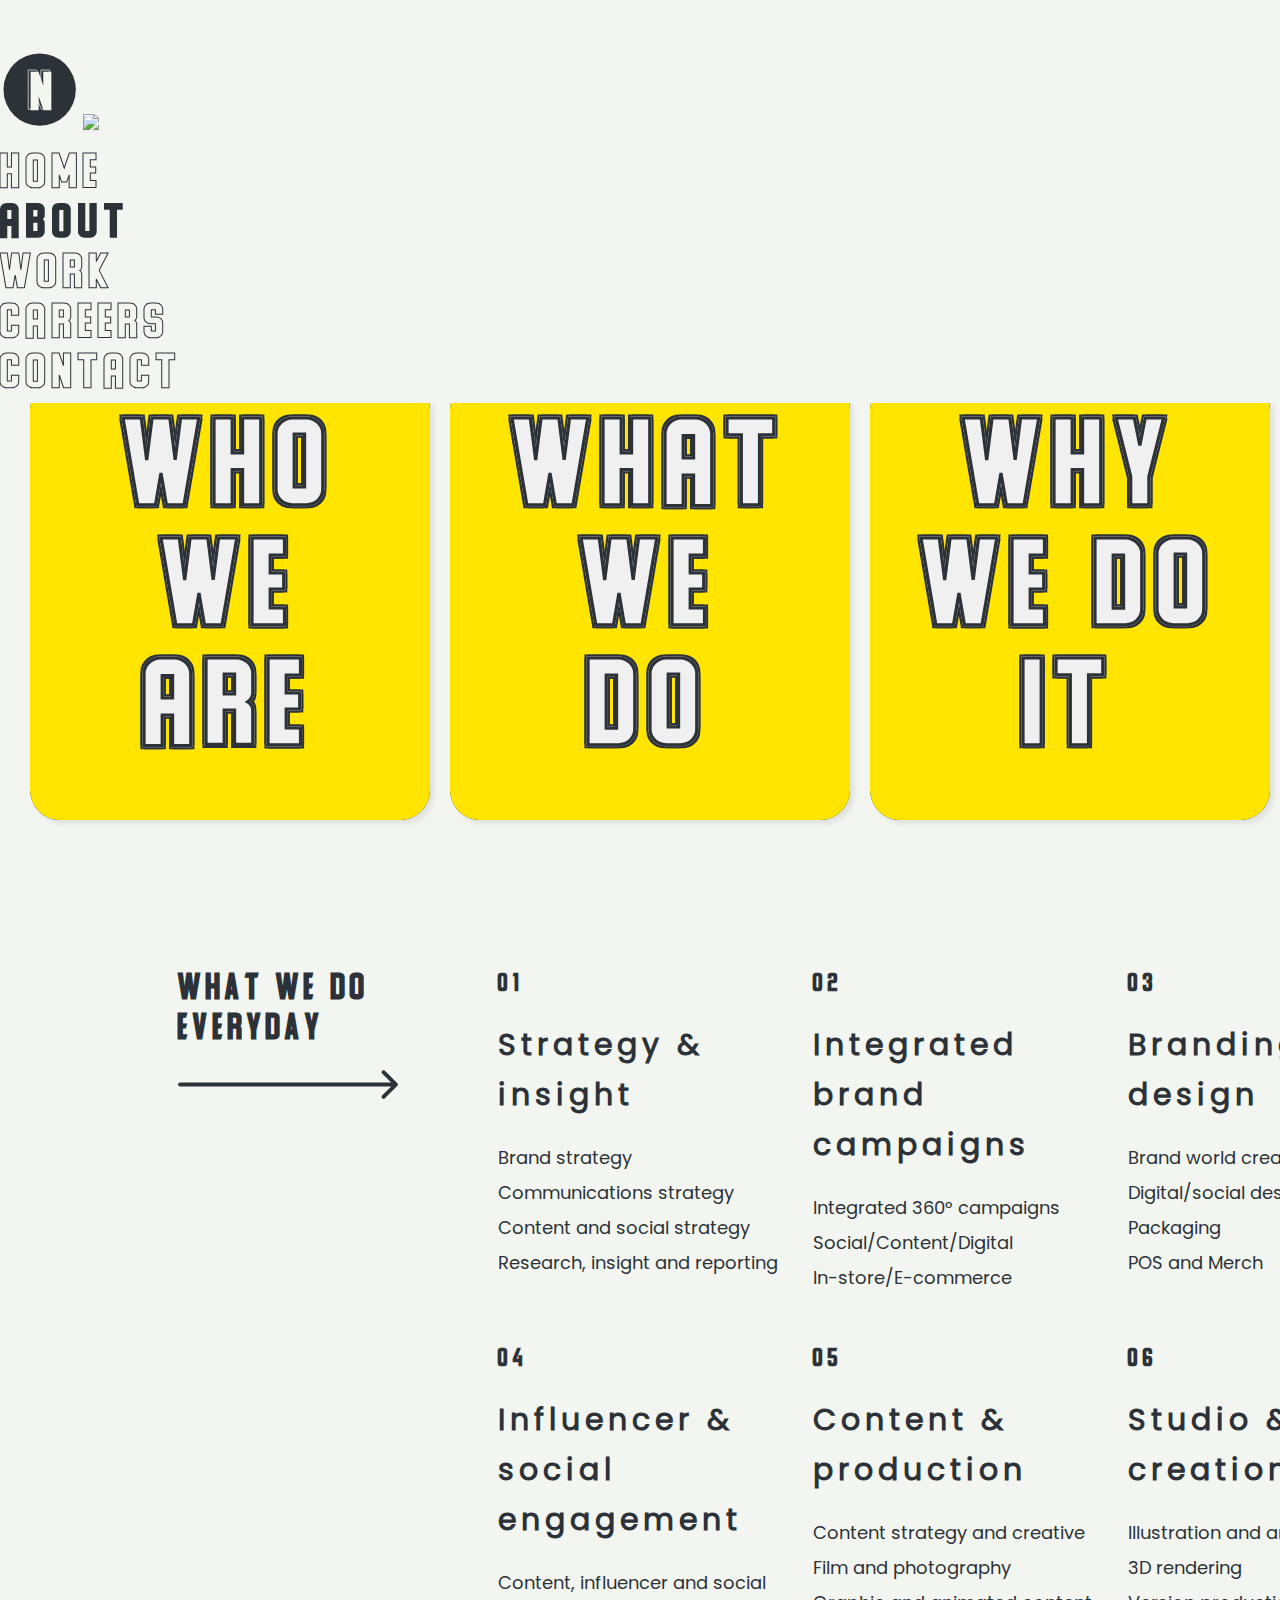
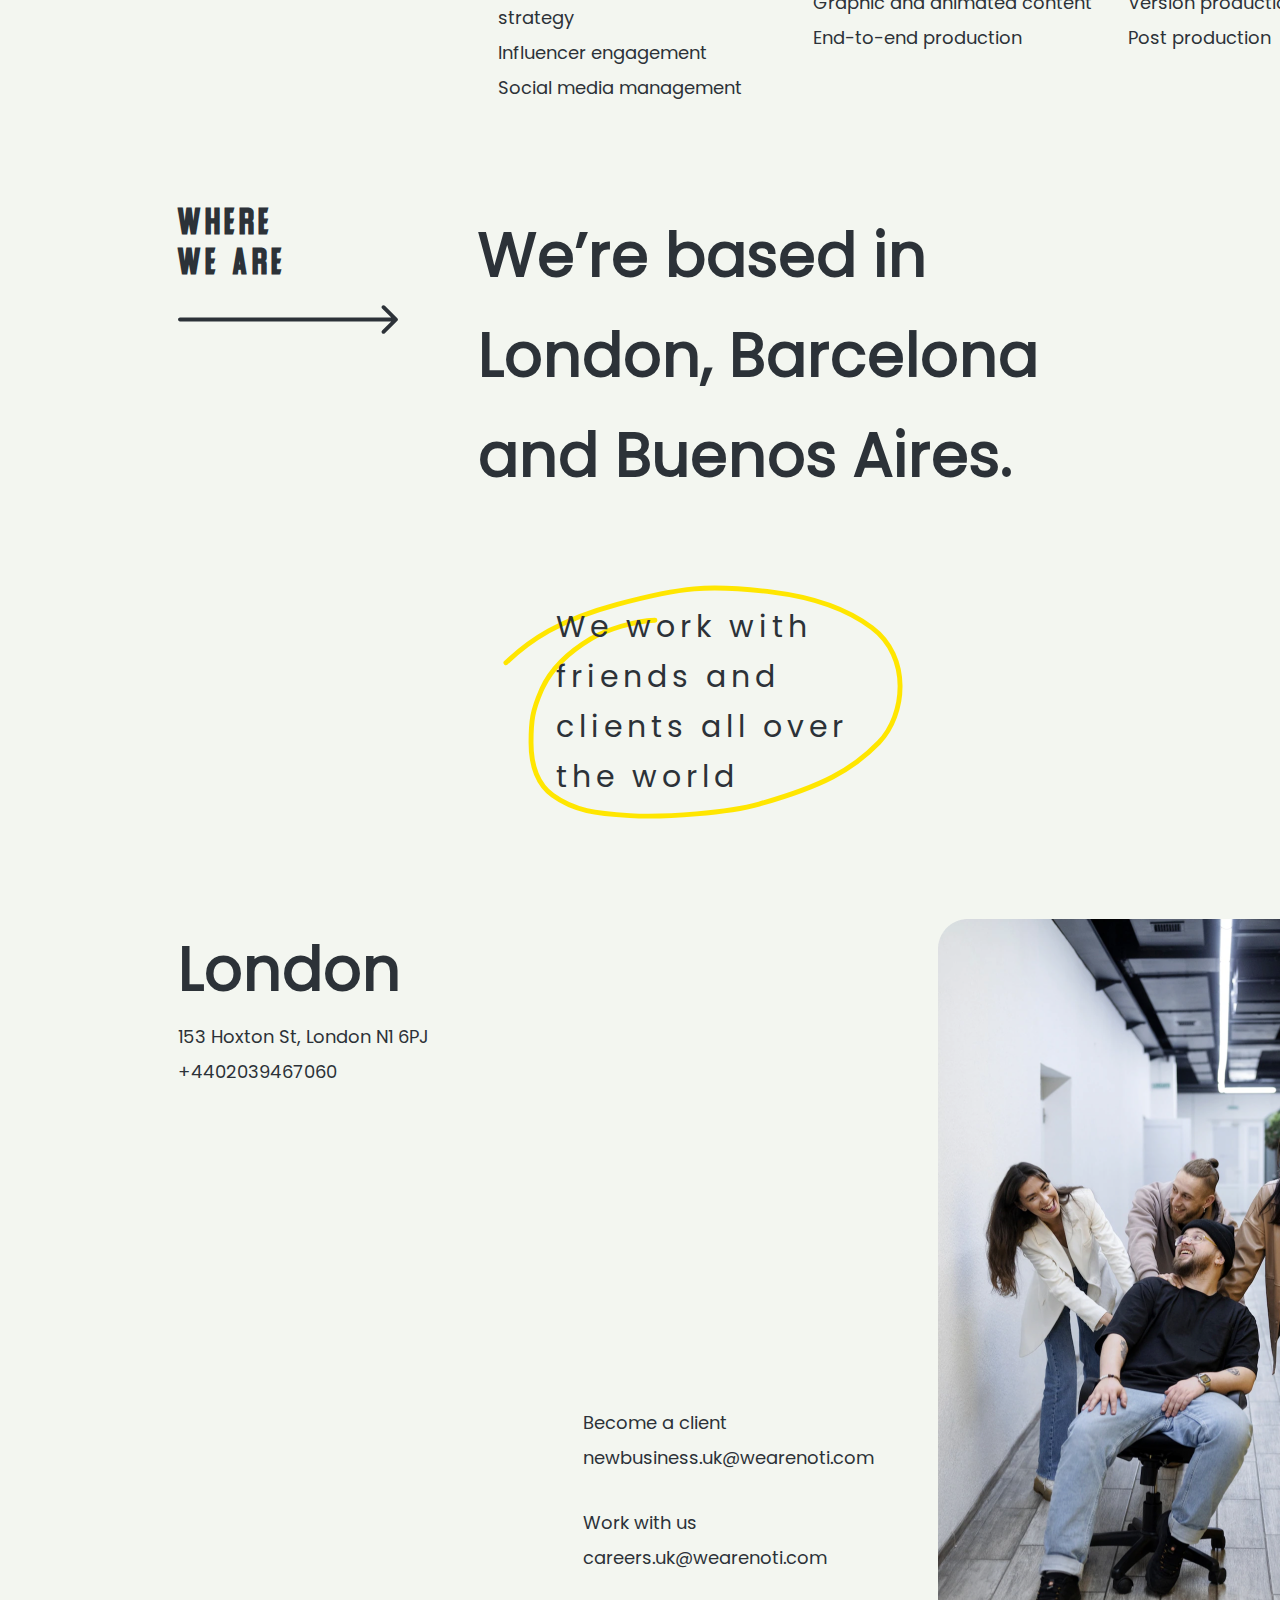
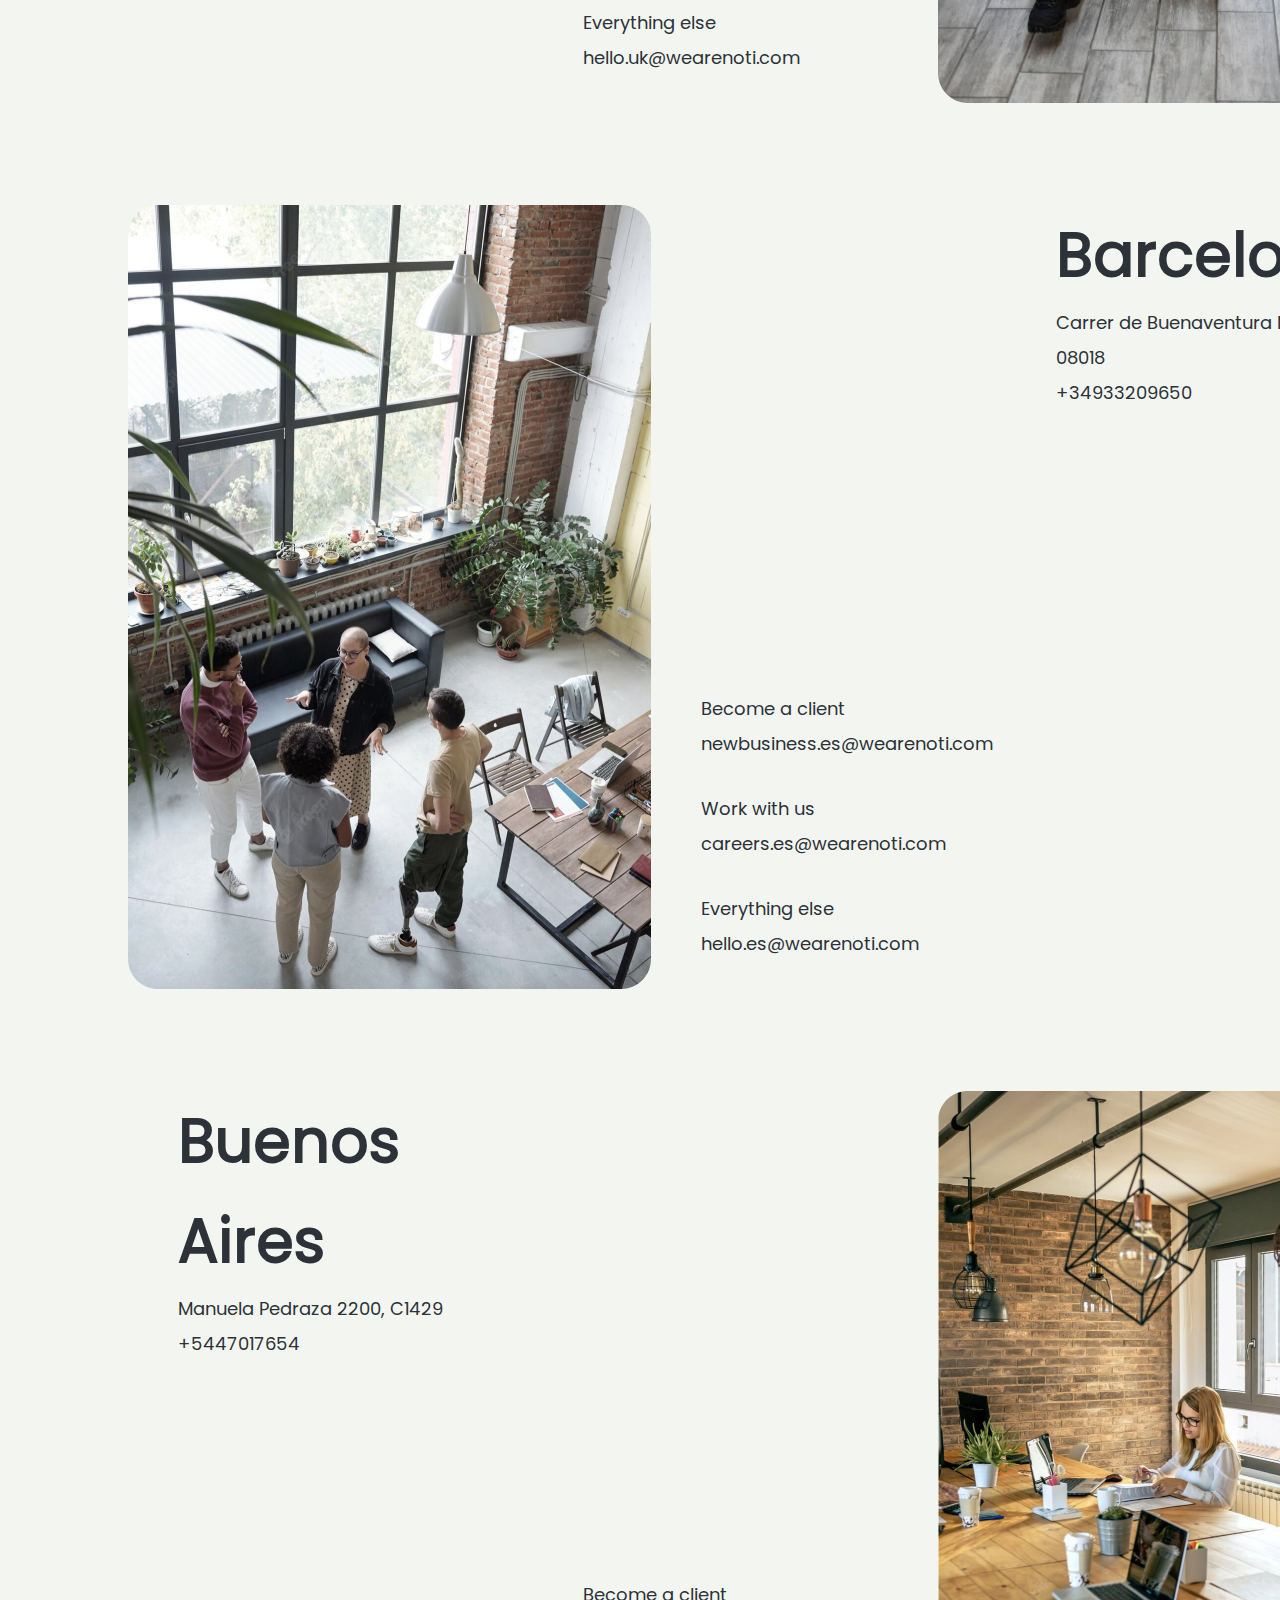
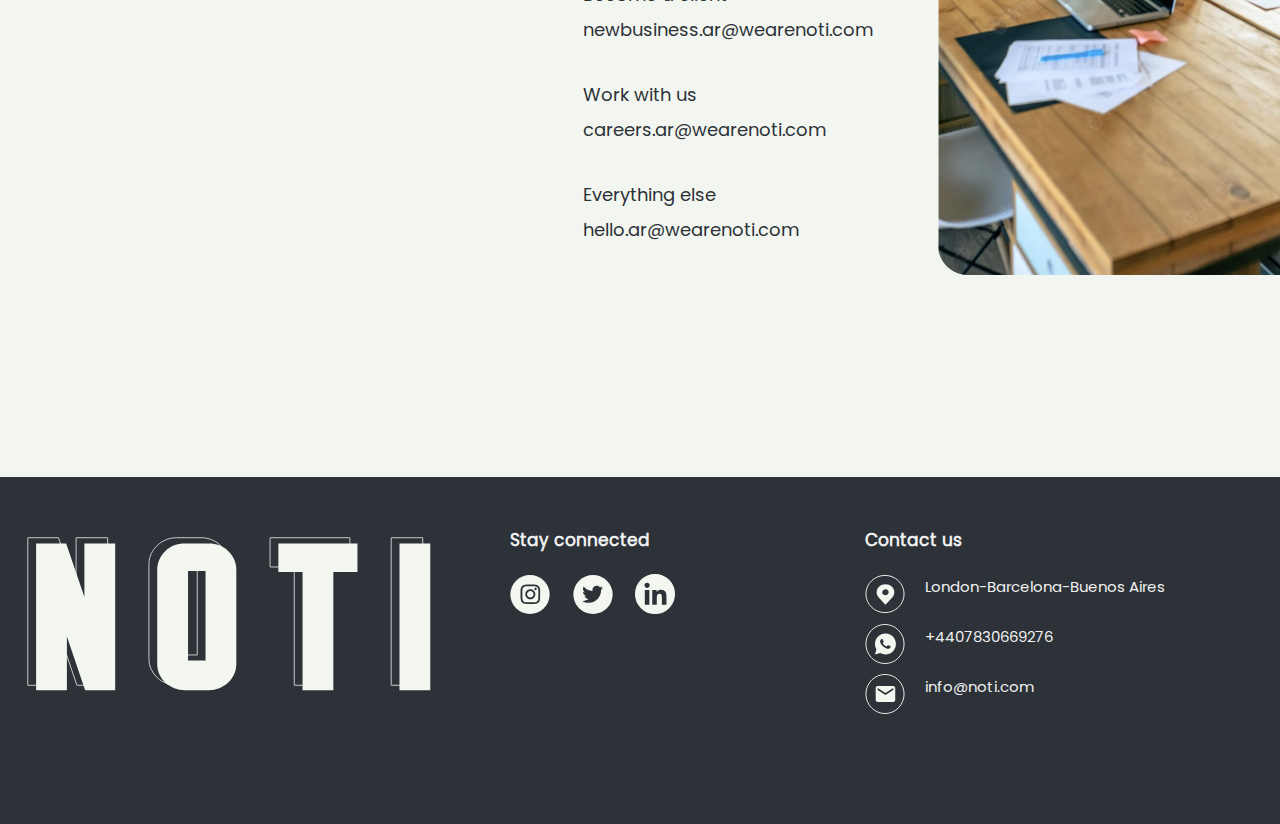
==== commit 42b982ca: "work responsive" ====
--- a/pages/about.html
+++ b/pages/about.html
@@ -10,23 +10,31 @@
 </head>
 
 <body>
-
-  <div class="body_container--light" id="grid">
-
-    <header id="header">
-      <nav class="header_nav--light">
-        <ul class="header_ul">
-          <li><img class="header_nav_logo--light" src="../img/logo-circle-light.svg" width="80px"></li>
-          <li><a class="header_li--light--default" href="../index.html">HOME</a></li>
-          <li><a class="header_li--light--active" href="about.html">ABOUT</a></li>
-          <li><a class="header_li--light--default" href="work.html">WORK</a></li>
-          <li><a class="header_li--light--default" href="careers.html">CAREERS</a></li>
-          <li><a class="header_li--light--default" href="contact.html">CONTACT</a></li>
-        </ul>
-      </nav>
-    </header>
-
-    <main id="main" class="about_main_frame_all">
+  <div class="body_container--light">
+  <header>
+    <nav class="navbar navbar-expand-lg nav_bootstrap">
+      <div class="container-fluid light_bg">
+        <a class="navbar-brand" href="">
+          <img class="btn_logo" src="../img/logo-circle-light.svg" width="80px">
+        </a>
+        <button class="navbar-toggler shadow-none border-0 btn-burger" type="button" data-bs-toggle="collapse" data-bs-target="#menu" aria-controls="navbarSupportedContent" aria-expanded="false" aria-label="Toggle navigation">
+          <img src="../img/icn-burger-dark.svg" width="40px">
+        </button>
+        </button>
+        <div class="collapse navbar-collapse text-center light_bg pb-5" id="menu">
+          <ul class="navbar-nav nav-fill w-100">
+            <li class="nav-item li_bootstrap"><a class="nav-link li--light" href="../index.html">HOME</a></li>
+            <li class="nav-item"><a class="nav-link li--light--active" href="about.html">ABOUT</a></li>
+            <li class="nav-item"><a class="nav-link li--light" href="work.html">WORK</a></li>
+            <li class="nav-item"><a class="nav-link li--light" href="careers.html">CAREERS</a></li>
+            <li class="nav-item"><a class="nav-link li--light" href="contact.html">CONTACT</a></li>
+          </ul>
+        </div>
+      </div>
+    </nav>
+  </header>
+
+    <main id="main" class="about_main_container">
 
         <h1 class="h3_about dark_text">NAUGHTY:</h1>
         <h2 class="h2_about dark_text">“NOT-BEING-OBEDIENT”</h2>
@@ -250,22 +258,21 @@
 
     
 
-      <footer id="footer">
-        <div class="footer_column_1">
-          <img class="footer_logo" src="../img/logo.svg">
-        </div>
-    
-        <div class="footer_columns_frame">
-          <div class="footer_column_2">
+      <footer class="container-fluid">
+        <section class="row">
+  
+          <article class="col-lg-5 col-xs-10">
+            <img class="footer_logo" src="../img/logo.svg">
+          </article>
+          <article class="col-lg-2 col-md-6 col-xs-10 footer_column2">
             <h3 class="h6-footer">Stay connected</h3>
             <div class="footer_socialicons">
               <a href=""><img class="footer_icn" src="../img/icn-ig.svg" width="40px"></a>
               <a href=""><img class="footer_icn" src="../img/icn-tw.svg" width="40px"></a>
               <a href=""><img class="footer_icn" src="../img/icn-linkedin.svg" width="40px"></a>       
             </div>
-          </div>
-            
-          <div class="footer_column_3">
+          </article>
+          <article class="col-lg-3 col-md-6 col-xs-10 footer_column3">
             <h3 class="h6-footer">Contact us</h3>
             <div class="footer_contact_frame">
               <img class="footer_icn" src="../img/icn-location.svg" width="40px" height="40px">
@@ -279,9 +286,9 @@
               <img class="footer_icn" src="../img/icn-mail.svg" width="40px" height="40px">
               <p class="p-footer">info@noti.com</p>
             </div>
-          </div>
-        </div>
-      
+          </article>
+    
+        </section>
       </footer>
   
     </div>
--- a/css/style.css
+++ b/css/style.css
@@ -34,6 +34,7 @@
 
 .body_container--light{
     background-color: #F3F6F0;
+    width: 100vw;
 }
 
 a{
@@ -106,7 +107,7 @@
 
 /* ABOUT */
 
-.about_main_frame_all{
+.about_main_container{
     width: 100%;
     overflow: hidden;
     padding-top: 5rem;
@@ -248,65 +249,28 @@
 
 /* WORK */
 
+.work_main_heading{
+    margin-bottom: 7rem;
+}
+
+.work_main_img_50{
+    width: 100%;
+    margin-bottom: 2rem;
+}
+
+.work_main_img_25{
+    width: 100%;
+    margin-bottom: 2rem;
+}
+
 .work_main_container{
-    width: 100%;
+    width: 90%;
     overflow: hidden;
     padding-top: 12rem;
-
-    display: flex;
-    flex-direction: column;
-    align-items: center;
-    justify-content: center;
-}
-
-
-.work_main_section1, .work_main_section2{
-    width: 80%;
-    display: flex;
-    flex-direction: row;
-    justify-content: center;   
-    align-items: flex-start;
-    
 }
 
 .work_main_section1{
     margin-top: 10rem;
-}
-
-.work_main_section1_col1{
-    display: flex;
-    flex-direction: column;
-    justify-content: flex-start;
-    margin-right: 2rem;
-}
-
-.work_main_section2_col1{
-    margin-right: 2rem;
-}
-
-.work_main_section2_col2{
-    display: flex;
-    flex-direction: column;
-    justify-content: center;
-    align-items: flex-end;
-}
-
-.work_main_section1_col2,
-.work_main_section2_col1{
-    display: flex;
-    flex-direction: row;
-    justify-content: center;
-    align-items: flex-start;
-}
-
-
-.work_main_section1_col2_col1,
-.work_main_section1_col2_col2,
-.work_main_section2_col1_col1,
-.work_main_section2_col1_col2{
-    display: flex;
-    flex-direction: column;
-    justify-content: flex-start;
 }
 
 .work_main_card_project{
@@ -317,129 +281,104 @@
     padding: 0 1rem;
 }
 
-.work_main_heading{
-    margin-bottom: 7rem;
-}
-
-.work_main_img_50{
-    
-}
-
-.work_main_img_25{
-    margin-bottom: 2rem;
-}
-
 .work_main_section3{
-    display: flex;
-    flex-direction: row;
+    padding: 10rem 0;
+}
+
+.work_main_card_project_latest{
+    display: flex;
+    flex-direction: column;
     justify-content: flex-start;
-    align-items: flex-start;
+    padding-bottom: 10rem;
+
+}
+
+@media only screen and (max-width: 1200px) {
+
+    .work_main_section3_col1{
+        padding-right: 2rem;
+    }
+}
+
+@media only screen and (max-width: 990px) {
+
+    .work_main_section3_col1{
+        padding-bottom: 5rem;
+    }
+}
+
+/*CAREERS*/
+
+.careers_main_container{
+    padding-top: 20rem;
+    padding-bottom: 10rem;
     width: 90%;
-    padding: 10rem 0;
-}
-
-.work_main_section3_col2{
-    display: flex;
-    flex-direction: row;
-    justify-content: flex-start;
-    align-items: flex-start;
-}
-
-
-/* CAREERS */
-
-.careers_main_container{
-    width: 100%;
-    overflow: hidden;
-    padding-top: 15rem;
-    display: flex;
-    flex-direction: column;
-    align-items: center;
-    justify-content: center;
-}
-
-.careers_main_section1{
-    display: flex;
-    flex-direction: row;
-    justify-content: center;
-    align-items: center;
-    margin-bottom: 10rem;
-    width: 80%;
-}
-
-.careers_main_section1_col1{
-    display: flex;
-    flex-direction: column;
-    justify-content: center;
 }
 
 .careers_main_section2{
-    display: flex;
-    flex-direction: row;
-    justify-content: flex-start;
-    align-items: flex-start;
-    margin-bottom: 10rem;
-    width: 80%;
     padding-top: 10rem;
 }
 
-.careers_main_section2_row1{
-    padding-bottom: 10rem;
-    width: 100%;
-}
-
-.careers_main_section2_row1{
-    width: 100%;
-}
-
-.display_block{
-    display: block;
-    box-sizing: content-box;
-}
-
-.width_100{
-    width: 100%;
-}
+.careers_illustration{
+    width: 90%;
+}
+
+
+/*CAREERS accordion*/
 
 .accordion{
     background: transparent;
-    width: 60vw;
-}
+}
+
 .accordion-item{
     background-color: #2C3238;
     border: none;
+    margin-bottom: 2rem;
 }
 
 .accordion-body{
     background-color: #2C3238;
+    outline: none;
+    border: none;
+}
+
+.accordion-header{
+    border-radius: 12px;
+    outline: 1px solid #F3f6f0;
+    height: 7rem;
+    
 }
 
 .accordion-button{
     background: transparent;
-    outline: none
+    margin-top: 0;
+    padding-top: 2rem;
+    outline: none;
+    border: none;
+    height: 7rem;
+    border-radius: 12px;
+    margin-bottom: 2rem;
 }
 
 .accordion-button:focus{
-    border: 1px solid #FFE500;
-    color: #F3F6F0
+    background: transparent;
+    color: #F3F6F0;
+    margin-top: 0;
+    padding-top: 2rem;
+    outline: none;
+    border: none;
 }
 
 .accordion-button:not(.collapsed){
-    background-color:  #FFE500;
-    color: #2C3238;
-    border-radius: 12px 12px 12px 12px;
+    background: transparent;
+    color: #F3F6F0;
+    margin-top: 0;
+    padding-top: 2rem;
     
 }
 
-.accordion-button::after{
-    background: transparent;
-    outline: none;
-    color: #F3F6F0
-}
-
-.accordion-button:not(.collapsed)::after{
-    background-color:  #FFE500;
-    color: #2C3238;
+.collapsed, .open{
+    margin-bottom: 2rem;
 }
 
 .span_underline{
@@ -447,144 +386,105 @@
 }
 
 .careers_main_section3{
-    width: 80%;
     padding-top: 10rem;
     padding-bottom: 20rem;
 }
 
-.careers_main_section3_container{
-    display: flex;
-    flex-direction: column;
-    justify-content: flex-start;
-    align-items: flex-start;
-}
-
-
-
-
-
-/* CONTACT */
-
-.main_section_light{
-    width: 100%;
-    background-color: #F3F6F0;
-}
-
-.main_section_dark{
-    width: 100%;
-    background-color: #2C3238;
-}
-
+
+@media only screen and (max-width: 990px) {
+
+    .careers_main_container_text{
+        padding-bottom: 10rem;
+    }
+}
+
+@media only screen and (max-width: 1200px) {
+
+    .careers_main_section2_col1{
+        padding-bottom: 5rem;
+    }
+}
+
+
+
+
+/*CONTACT*/
 
 .contact_main_container{
     padding-top: 20rem;
     padding-bottom: 10rem;
     margin: 0 auto;
-    width: 80%;
-}
-
-.contact_main_section1{
-    display: flex;
-    flex-direction: row;
+    width: 90%;
+}
+
+.contact_main_section2{
+    padding-top: 10rem;
+}
+
+.contact_illustration{
+    width: 90%;
+}
+
+
+/*CONTACT form*/
+
+.form-area{
+    padding-top: 10rem;
     justify-content: flex-start;
     align-items: flex-start;
 }
 
-.contact_main_frame_left_image{
-    padding-right: 10rem;
-}
-
-.contact_main_section2{
-    padding-top: 10rem;
-}
-
-.form-area {
-	padding-top: 7%;
-}
-.row.single-form {
-	box-shadow: 0 2px 20px -5px rgba(0,0,0,0.5);
-}
-.left {
-	background: blueviolet;
-	padding: 200px 98px;
-}
-.left h2 {
-	font-family: poppins;
-	color: #fff;
-	font-weight: 700;
-	font-size: 48px;
-}
-.left h2 span {
-	font-weight: 100;
-}
-.single-form{
-    background: #fff;
-}
+.form_input{
+    height: 4rem;
+}
+
+.form_textarea{
+    height: 8rem;
+}
+
 .right {
-	padding: 70px 100px;
 	position: relative;
 }
-.right i {
-	position: absolute;
-	font-size: 80px;
-	left: -27px;
-	top: 40%;
-	color: #fff;
-}
+
 .form-control {
-	border: 2px solid #000;
-}
-.right button {
-	border: none;
-	border-radius: 0;
-	background: #252525;
-	width: 180px;
-	color: #fff;
-	padding: 15px 0;
-	display: inline-block;
-	font-size: 16px;
-	margin-top: 20px;
-	cursor: pointer;
-}
-.right button:hover{
-    background-color: #252525;
-}
-
-
-/*responsive*/
-
-@media (min-width:768px) and (max-width:991px){
-    .right i {
-	top: -52px;
-	transform: rotate(90deg);
-	left: 50%;
-}
-}
-
-@media (max-width:767px){
-    .left {
-  padding: 90px 15px;
-  text-align: center;
-}
-.left h2 {
-  font-size: 25px;
-}
-.right {
-  padding: 25px;
-}
-.right i {
-  top: -52px;
-  transform: rotate(90deg);
-  left: 46%;
-}
-    .right button {
-	width: 150px;
-	padding: 12px 0;
-}
-    
-}
-
-
+    background-color: #f0f0f0;
+    border: 1px solid #2C3238;
+}
+
+button{
+    margin-top: 5rem;
+    border: none;
+}
+
+/*CONTACT responsive*/
+
+@media only screen and (max-width: 576px) {
+
+    .contact_main_container{
+       width: 90%;
+    }
+}
+
+@media only screen and (min-width: 991px) {
+
+    .contact_main_container_text{
+        padding-left: 10rem;
+    }
+}
+
+@media only screen and (max-width: 990px) {
+
+    .contact_main_container_text{
+        padding-top: 10rem;
+    }
+}
+
+@media only screen and (min-width: 1201px) {
+
+    .h3_contact{
+        padding-right: 1rem;
+    }
+}
 
 /*
 ---------------------------------------------------------------------------------------------------------
@@ -604,13 +504,6 @@
 
 .btn--large:hover{
     background-color: #F3F6F0;
-    width: 240px;
-    height: 72px;
-    border-radius: 50px;
-    display: flex;
-    flex-direction: column;
-    justify-content: center;
-    align-items: center;
 }
 
 .btn--large--light{
@@ -625,10 +518,14 @@
     box-shadow: 4px 8px 8px 0px rgba(35, 35, 35, 0.20);
 }
 
+.btn--large--light:hover{
+    background-color:  #2C3238;
+}
+
 .p--light{
     font-family: "mySecondFont";
     font-size: 2rem;
-    line-height: 3rem;
+    line-height: 7rem;
     color:  #2C3238;
     text-align: center;
     text-decoration: none;
@@ -638,16 +535,34 @@
     color:  #f3f6f0;
 }
 
-.btn--large--light:hover{
-    background-color:  #2C3238;
-    width: 240px;
-    height: 72px;
+.btn--secondary{
+    background-color: #FFE500;
+    width: 130px;
+    height: 48px;
     border-radius: 50px;
     display: flex;
     flex-direction: column;
     justify-content: center;
     align-items: center;
     box-shadow: 4px 8px 8px 0px rgba(35, 35, 35, 0.20);
+    margin-top: 1rem;
+}
+
+.btn--secondary:hover{
+    background-color: #F3f6f0;
+}
+
+.p_btn_secondary{
+    font-family: "mySecondFont";
+    font-size: 1.5rem;
+    line-height: 4rem;
+    color:  #2C3238;
+    text-align: center;
+    text-decoration: none;
+}
+
+.p_btn_secondary:hover{
+    color:  #2C3238;
 }
 
 /*
@@ -736,8 +651,8 @@
 
 .h4_about{
     font-family: "mySecondFont";
-    font-size: 8rem;
-    line-height: 12rem;
+    font-size: 6rem;
+    line-height: 10rem;
 }
 
 .h5_about{
@@ -840,6 +755,11 @@
     color: #F3F6F0;
 }
 
+.h4_contact{
+    font-family: "mySecondFont";
+    font-size: 6rem;
+    line-height: 7rem;
+}
 .h5_contact{
     font-family: "myFirstFont-alt";
     font-size: 3rem;
@@ -901,94 +821,125 @@
 NAV
 */
 
-.header_nav--light{
-    display: flex;
-    flex-direction: column;
-    align-items: center;
-    justify-content: center;
-    width: 100%;
-    height: 10rem;
-    background-color: #F3F6F0;
+header{
+    width: 100vw;
+}
+
+.nav_bootstrap{
     position: fixed;
     z-index: 1;
-}
-
-.header_nav--dark{
-    display: flex;
-    flex-direction: column;
-    align-items: center;
-    justify-content: center;
-    width: 100%;
-    height: 10rem;
+    background-color: #F3F6F0;
+    width: 100vw;
+    height: 6rem;
+
+}
+
+.dark_bg{
     background-color: #2C3238;
-    position: fixed;
-    z-index: 1;
-}
-
-
-.header_ul{
-    display: flex;
-    flex-direction: row;
-    justify-content:space-around;
-    align-items: center;
-    width: 100%;
+}
+
+.light_bg{
+    background-color: #F3F6F0;
+}
+
+.navbar-nav{
     padding-top: 2rem;
-}
-
-
-li{
-    list-style-type: none;
-}
-
-.header_li--light--default{ 
+    width: 100vw;
+}
+
+.btn-burger{
+    margin-top: 0;
+}
+
+.btn_logo{
+    margin-top: 0;
+    padding-top: 5rem;
+    position: relative;
+}
+
+@media screen and (max-width: 990px) {
+    .btn_logo{
+        padding-top: 1rem;
+    }
+    .nav_bootstrap{
+        height: 10rem;
+    }
+}
+
+.nav-link{
+    list-style-type: none;  
+}
+
+.li--light{ 
     font-family: "myFirstFont-bold";
     font-size: 4rem;
-    line-height: 8rem;
+    line-height: 5rem;
     letter-spacing: 0.5rem;
     text-decoration: none;
     -webkit-text-stroke: 0.1rem #2C3238;
-    color: transparent;
-}
-
-.header_li--light--default:hover{ 
+    color: #F3F6F0;
+    padding-top: 8rem;
+}
+
+.li--light:hover{ 
     -webkit-text-stroke: 0;
     color: #2C3238;
 }
 
-.header_li--light--active{ 
+.li--light--active{ 
     font-family: "myFirstFont-bold";
     font-size: 4rem;
-    line-height: 8rem;
+    line-height: 5rem;
     letter-spacing: 0.5rem;
     text-decoration: none;
     color:  #2C3238;
-}
-
-.header_li--dark--default{ 
+    padding-top: 8rem;
+}
+
+.li--dark{ 
     font-family: "myFirstFont-bold";
     font-size: 4rem;
-    line-height: 8rem;
+    line-height: 5rem;
     letter-spacing: 0.5rem;
     text-decoration: none;
     -webkit-text-stroke: 0.1rem #f3f6f0;
     color: transparent;
-}
-
-.header_li--dark--default:hover{ 
-    -webkit-text-stroke: 0;
-    color: #FFE500;
-}
-
-.header_li--dark--active{ 
+    padding-top: 8rem;
+}
+
+.li--dark--active{ 
     font-family: "myFirstFont-bold";
     font-size: 4rem;
-    line-height: 8rem;
+    line-height: 5rem;
     letter-spacing: 0.5rem;
     text-decoration: none;
     color:  #f3f6f0;
-}
-
-
+    padding-top: 8rem;
+}
+
+.li--dark:hover{ 
+    color:  #f3f6f0;
+}
+
+@media only screen and (max-width: 990px) {
+    .li--light{ 
+        padding-top: 4rem;
+    }
+    
+    .li--light--active{ 
+        padding-top: 4rem;
+    }
+    
+    .li--dark{ 
+        padding-top: 4rem;
+    }
+    
+    .li--dark--active{ 
+        padding-top: 4rem;
+    }
+   
+   
+}
 
 
 /*
@@ -997,34 +948,8 @@
 */
 
 footer{
-    width: 100%;
     background-color:  #2C3238;
-    display: flex;
-    flex-direction: row;
-    justify-content: flex-end;
     padding: 5rem 0;
-}
-
-.footer_column_1{
-    display: flex;
-    flex-direction: row;
-    justify-content: center;
-    width: 50%;
-}
-
-.footer_columns_frame{
-    width: 50%;
-    display: flex;
-    flex-direction: row;
-    justify-content: space-evenly;
-}
-
-.footer_column_2 .footer_column_3{
-    display: flex;
-    flex-direction: column;
-    justify-content: flex-start;
-    width: 15%;
-    padding-right: 10rem;
 }
 
 .h6-footer{
@@ -1048,12 +973,6 @@
     text-align: left;
 }
 
-.footer_socialicons{
-    display: flex;
-    flex-direction: row;
-    justify-content: flex-start;
-}
-
 .footer_contact_frame{
     display: flex;
     flex-direction: row;
@@ -1063,4 +982,30 @@
 
 .footer_icn{
     padding-right: 2rem;
+}
+
+.footer_logo{
+    width: 90%;
+}
+
+@media only screen and (max-width: 992px) {
+
+.footer_column2,
+.footer_column3{
+    padding-left: 4rem;
+    padding-top: 4rem;
+}
+    
+}
+
+
+
+
+.display_block{
+    display: block;
+    box-sizing: content-box;
+}
+
+.width_100{
+    width: 100%;
 }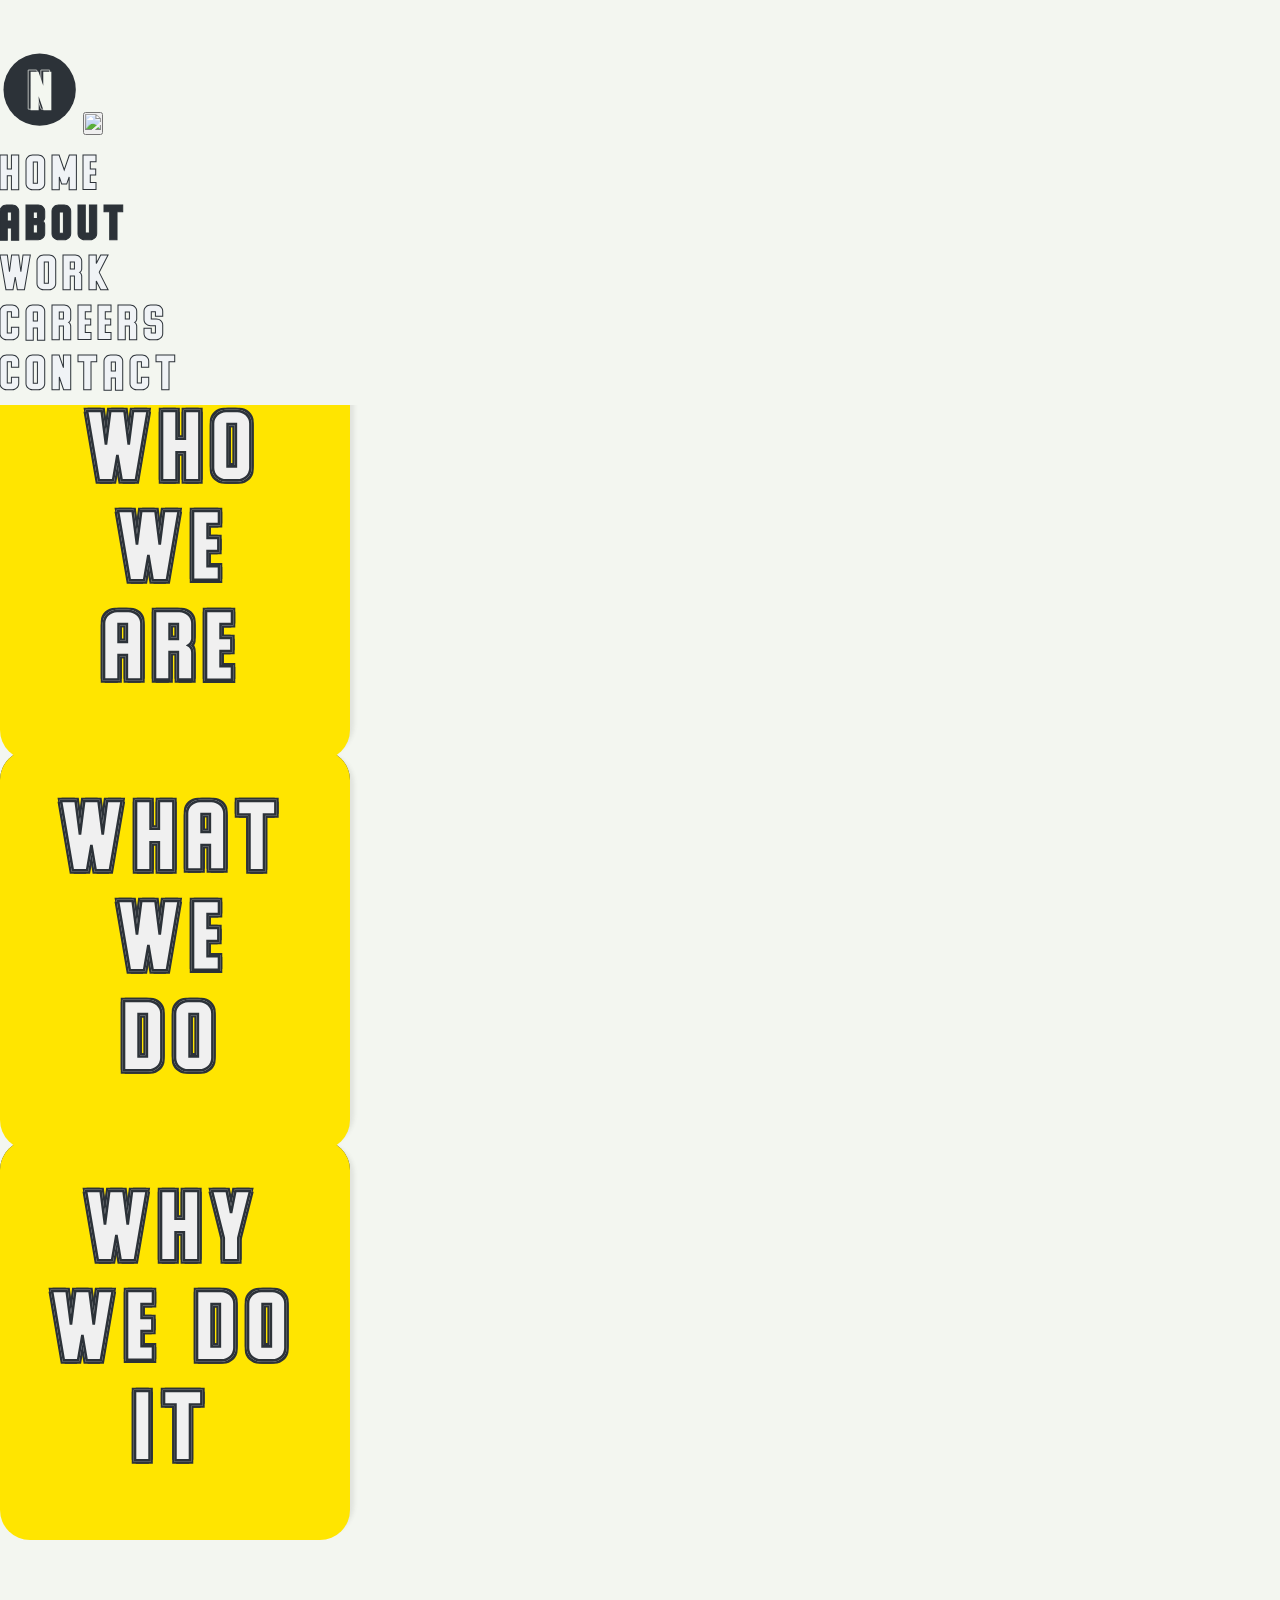
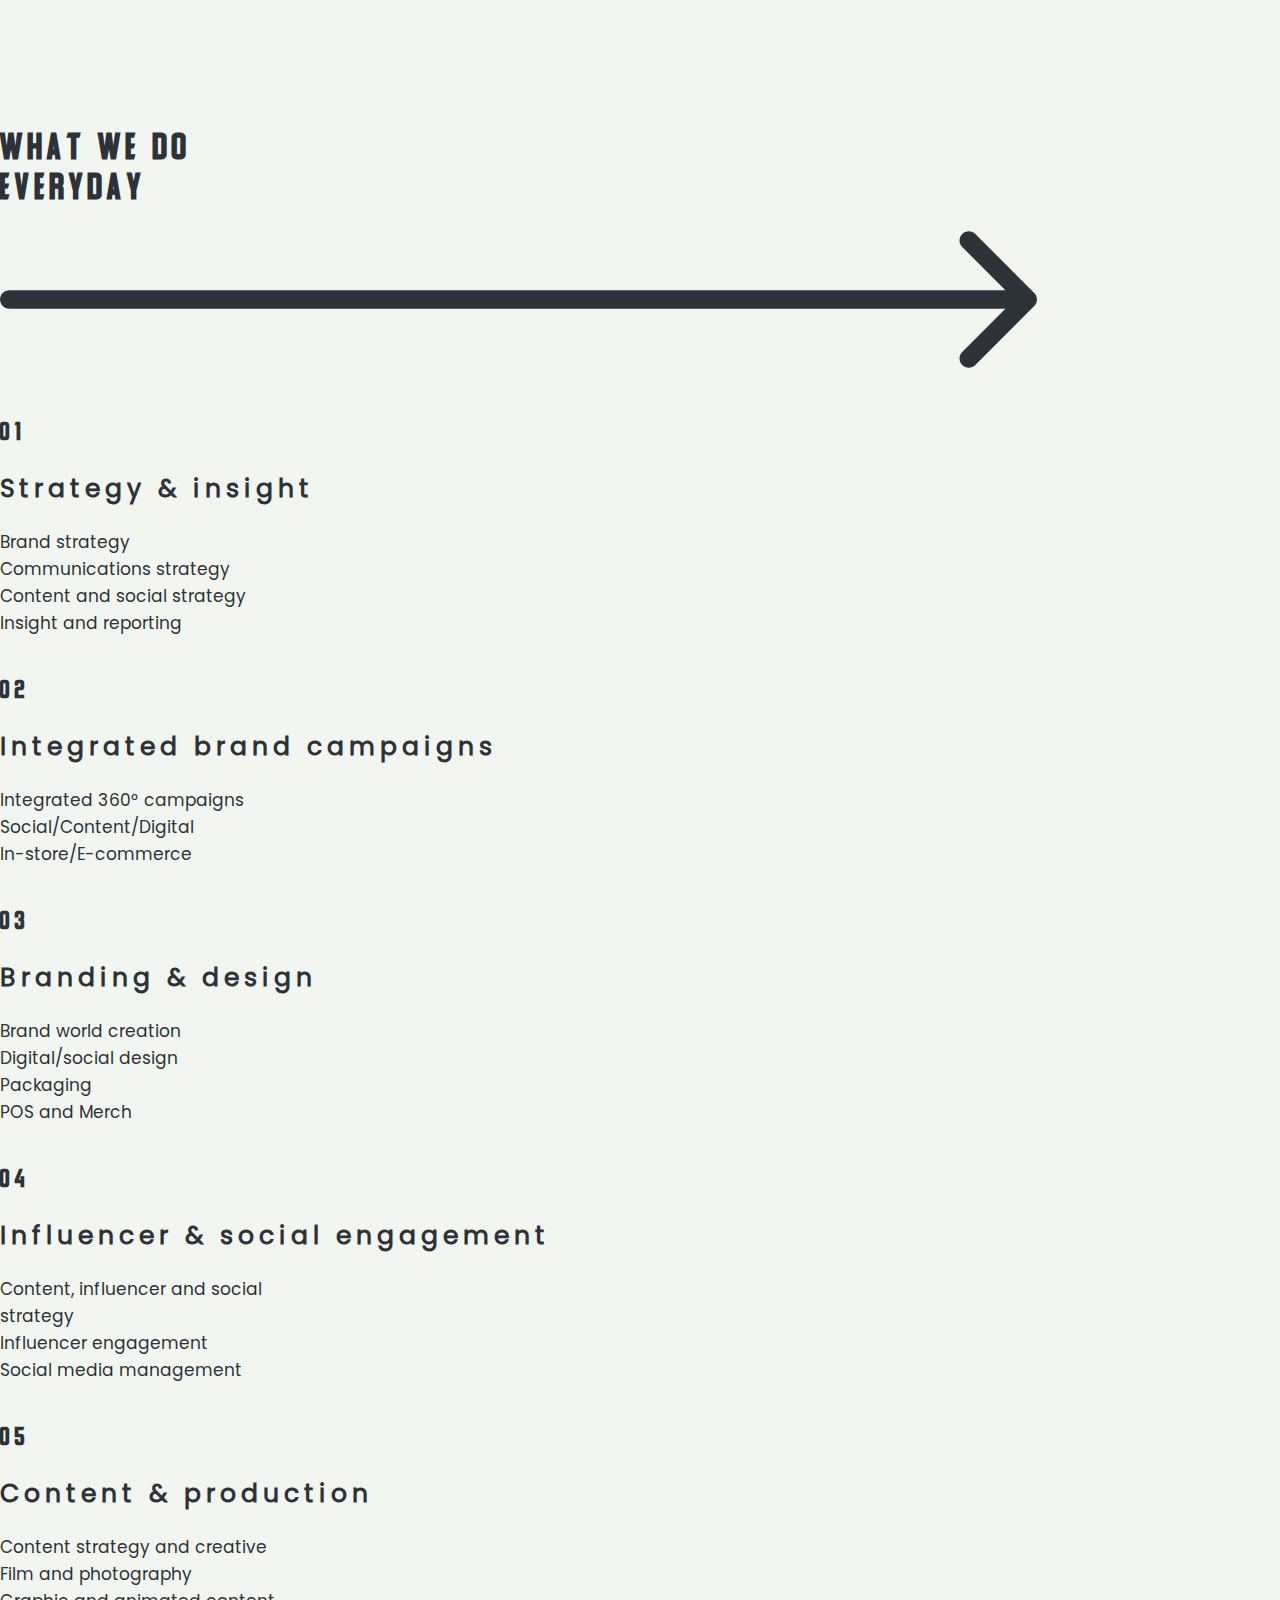
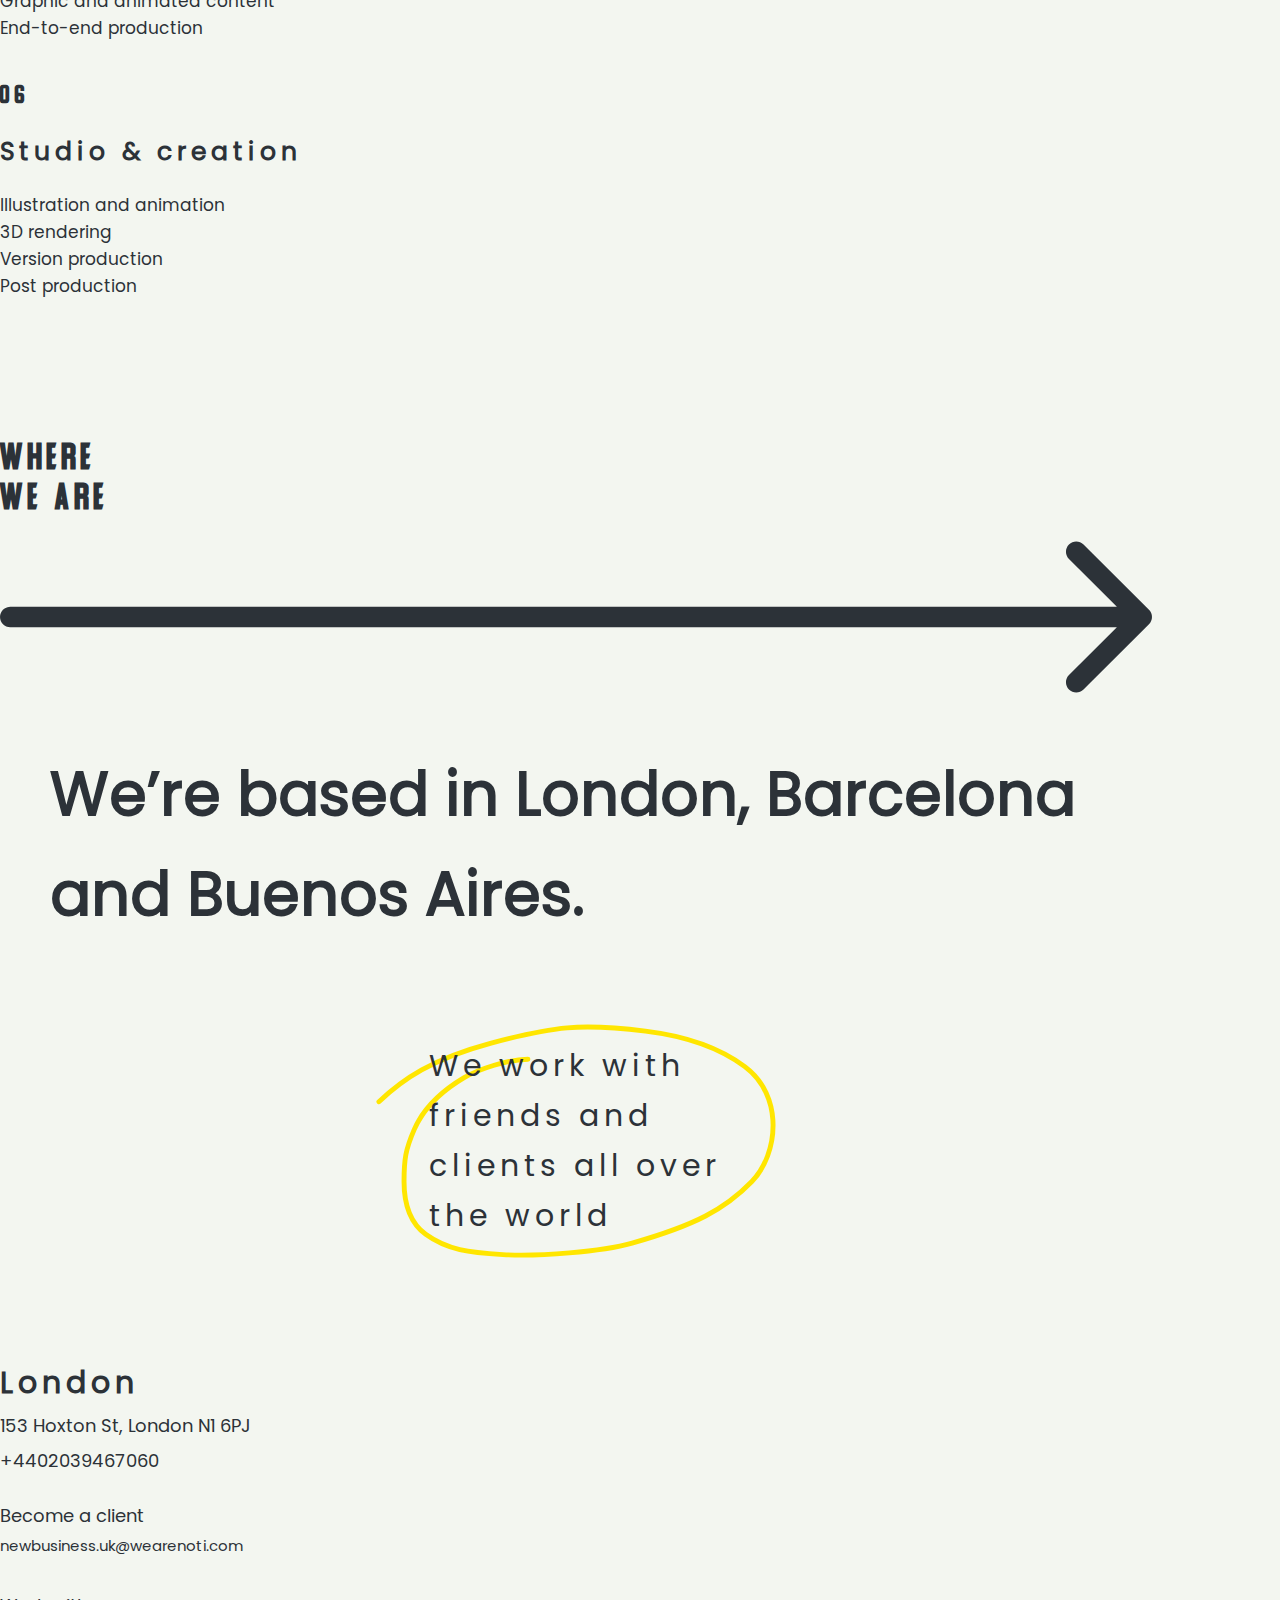
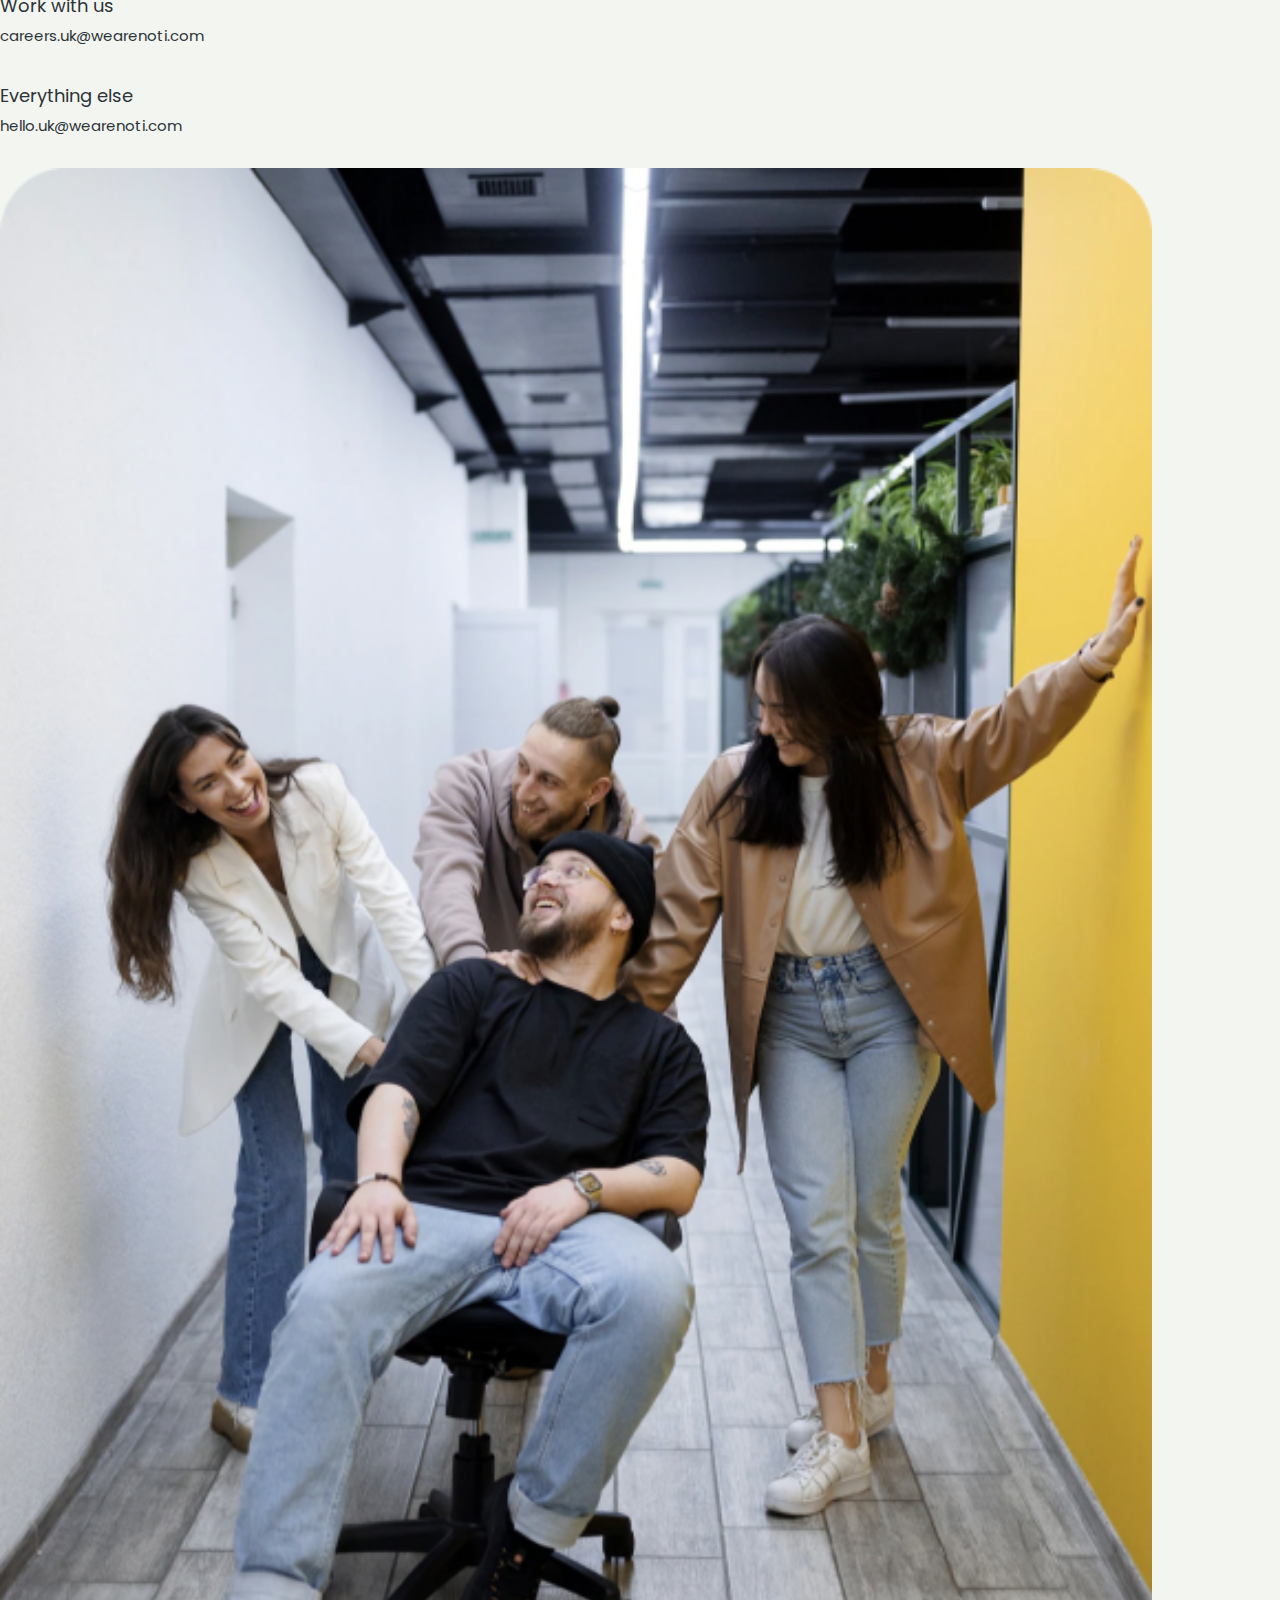
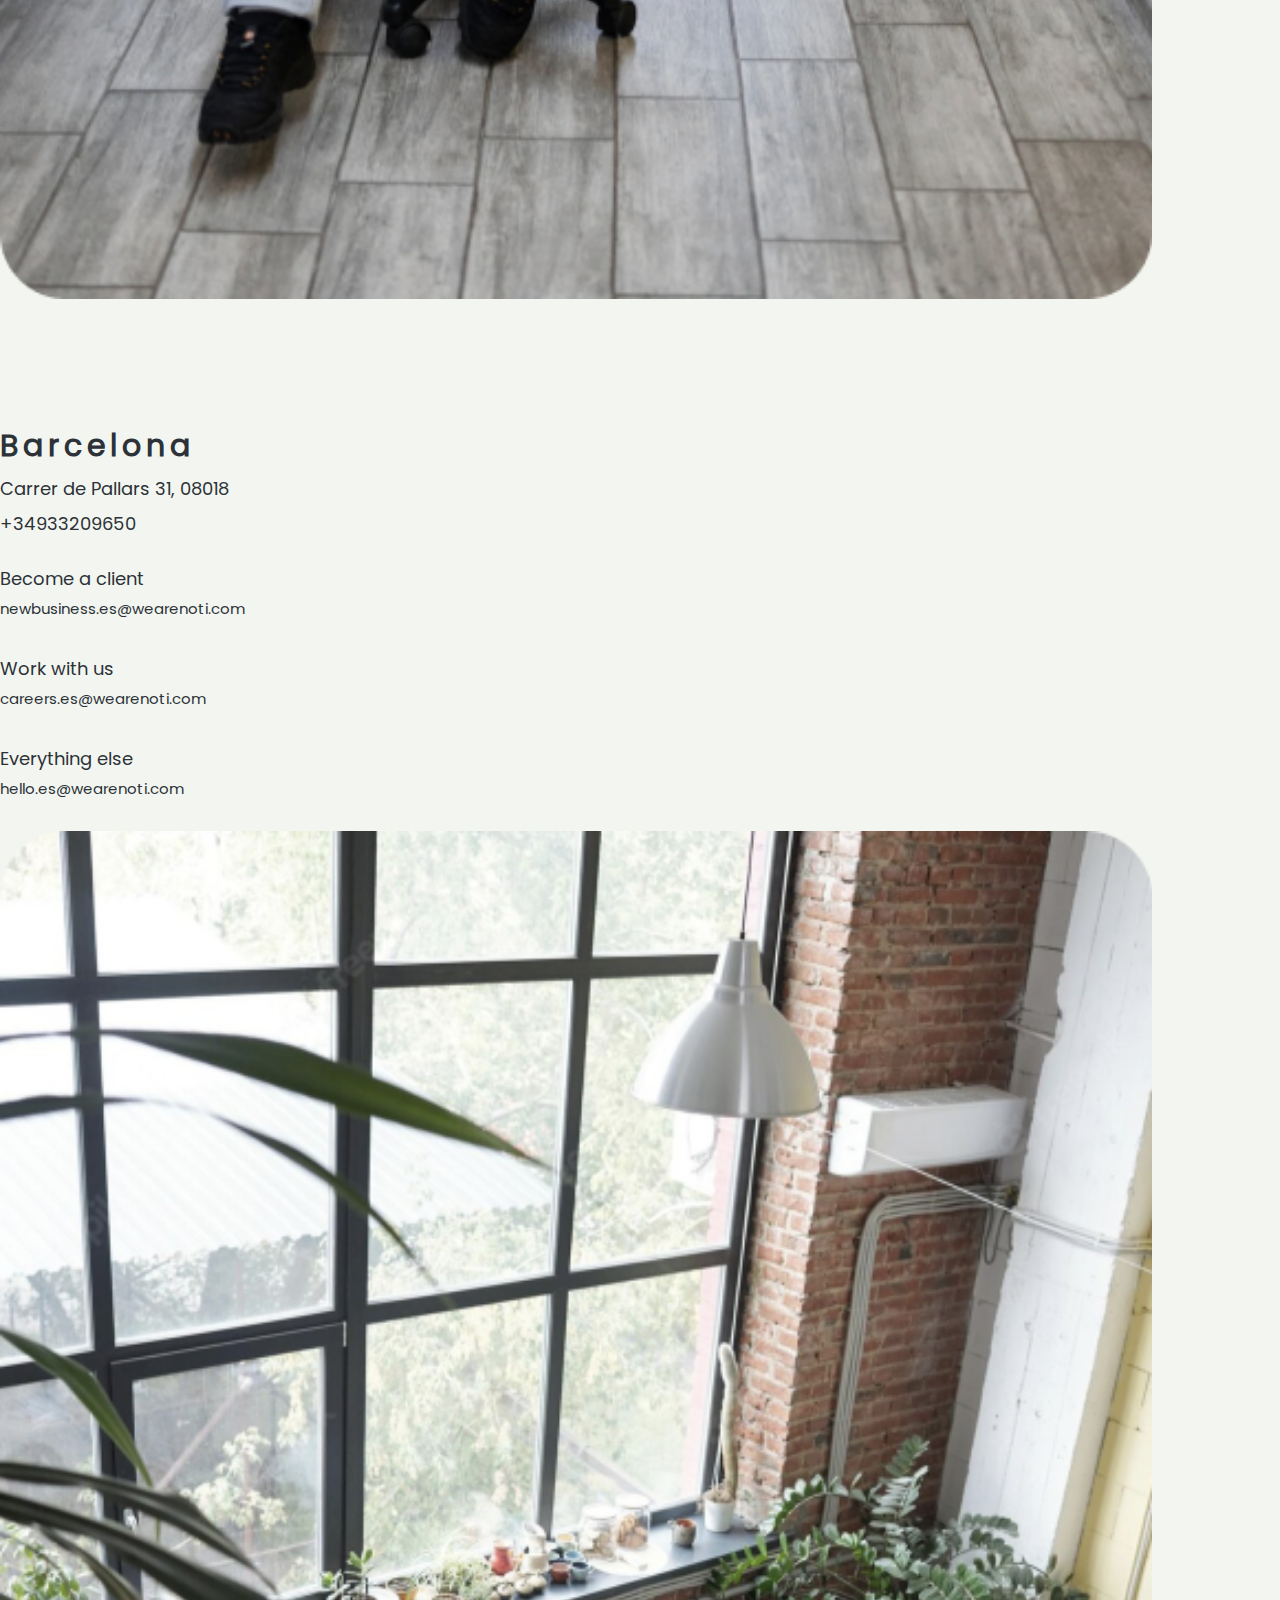
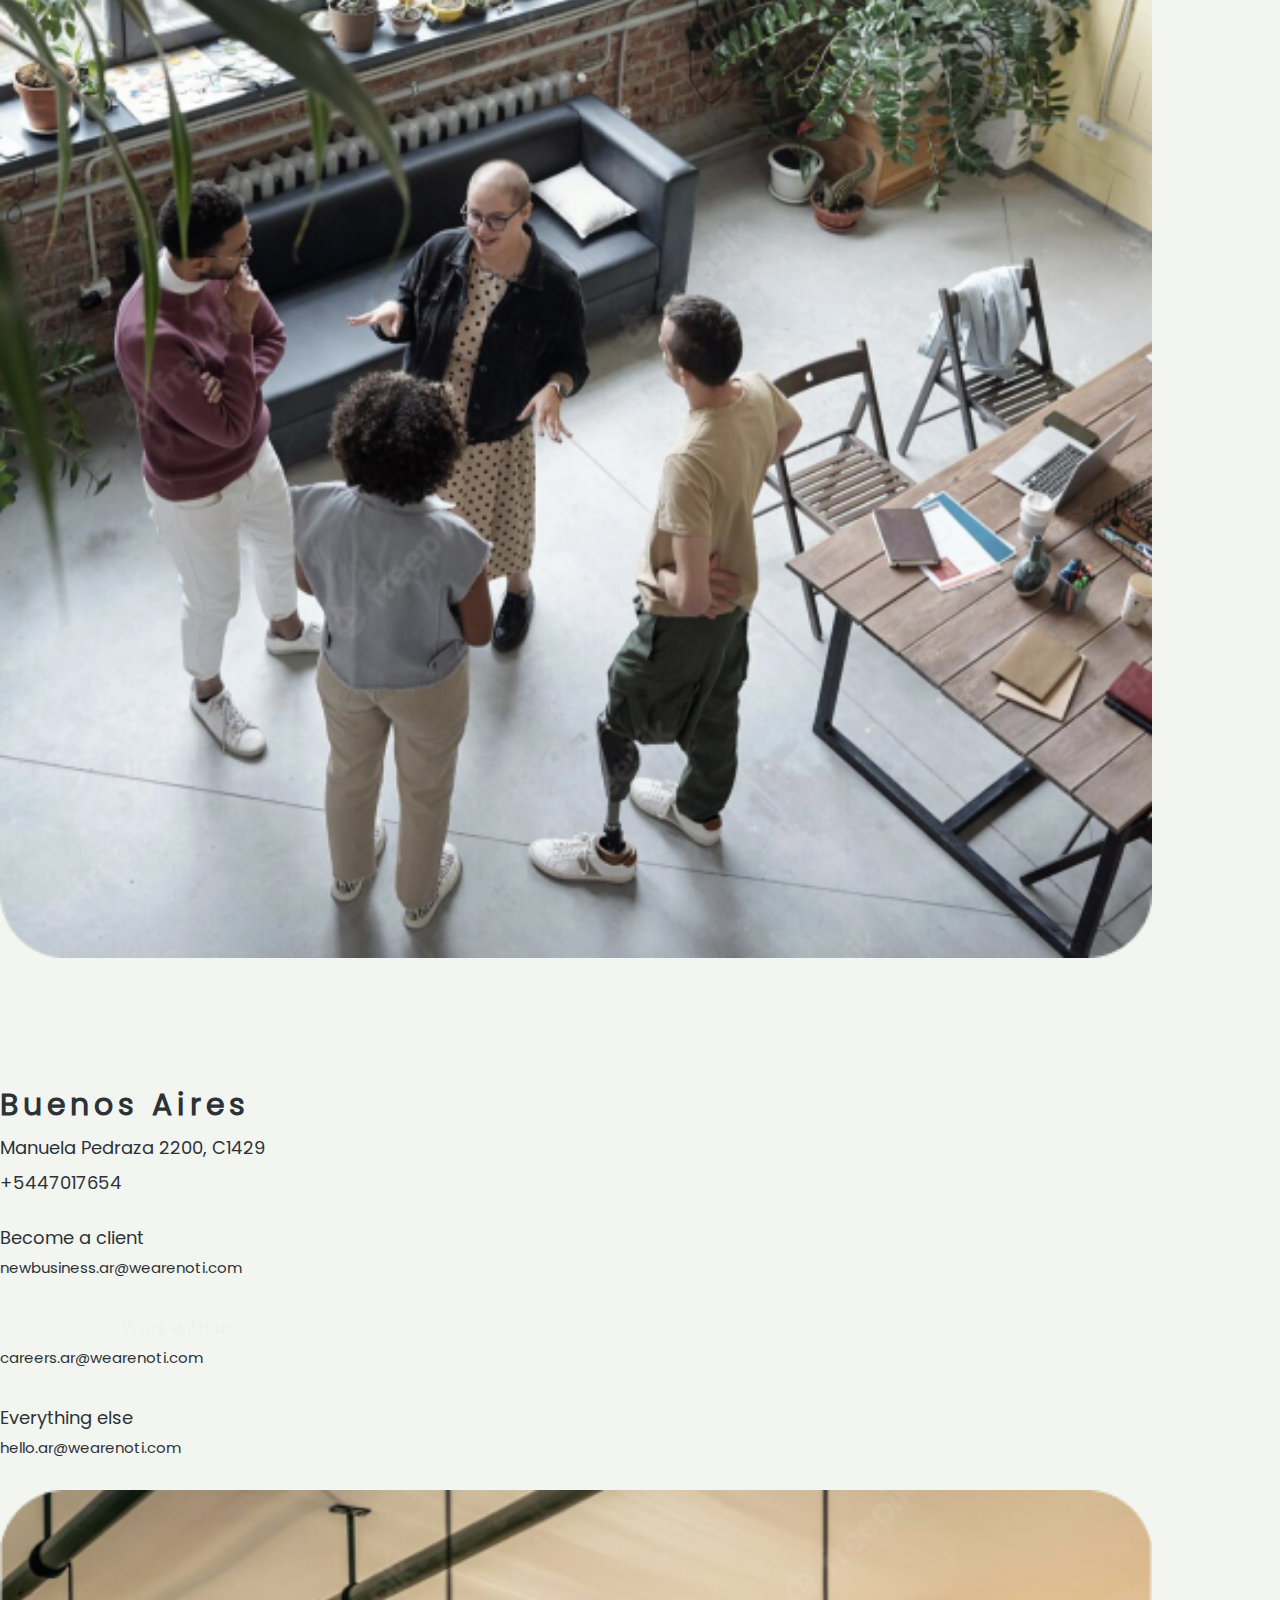
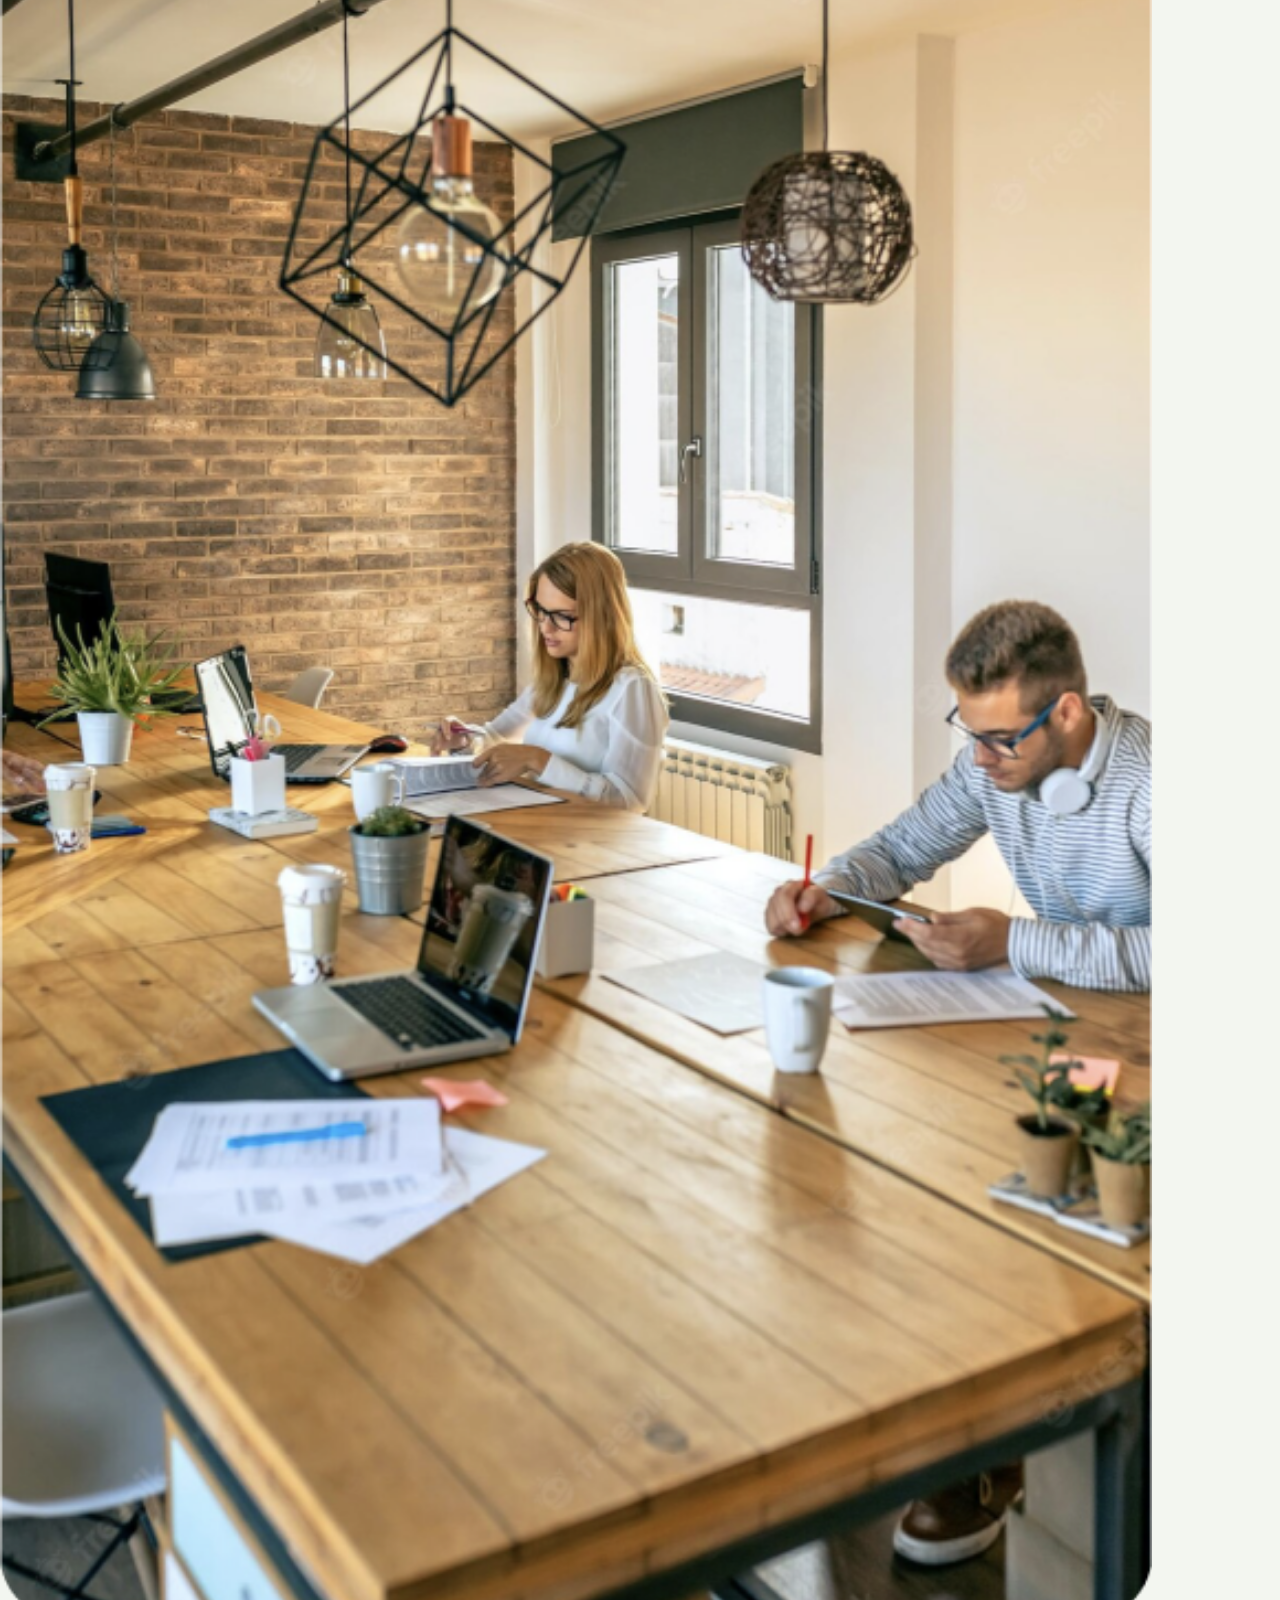
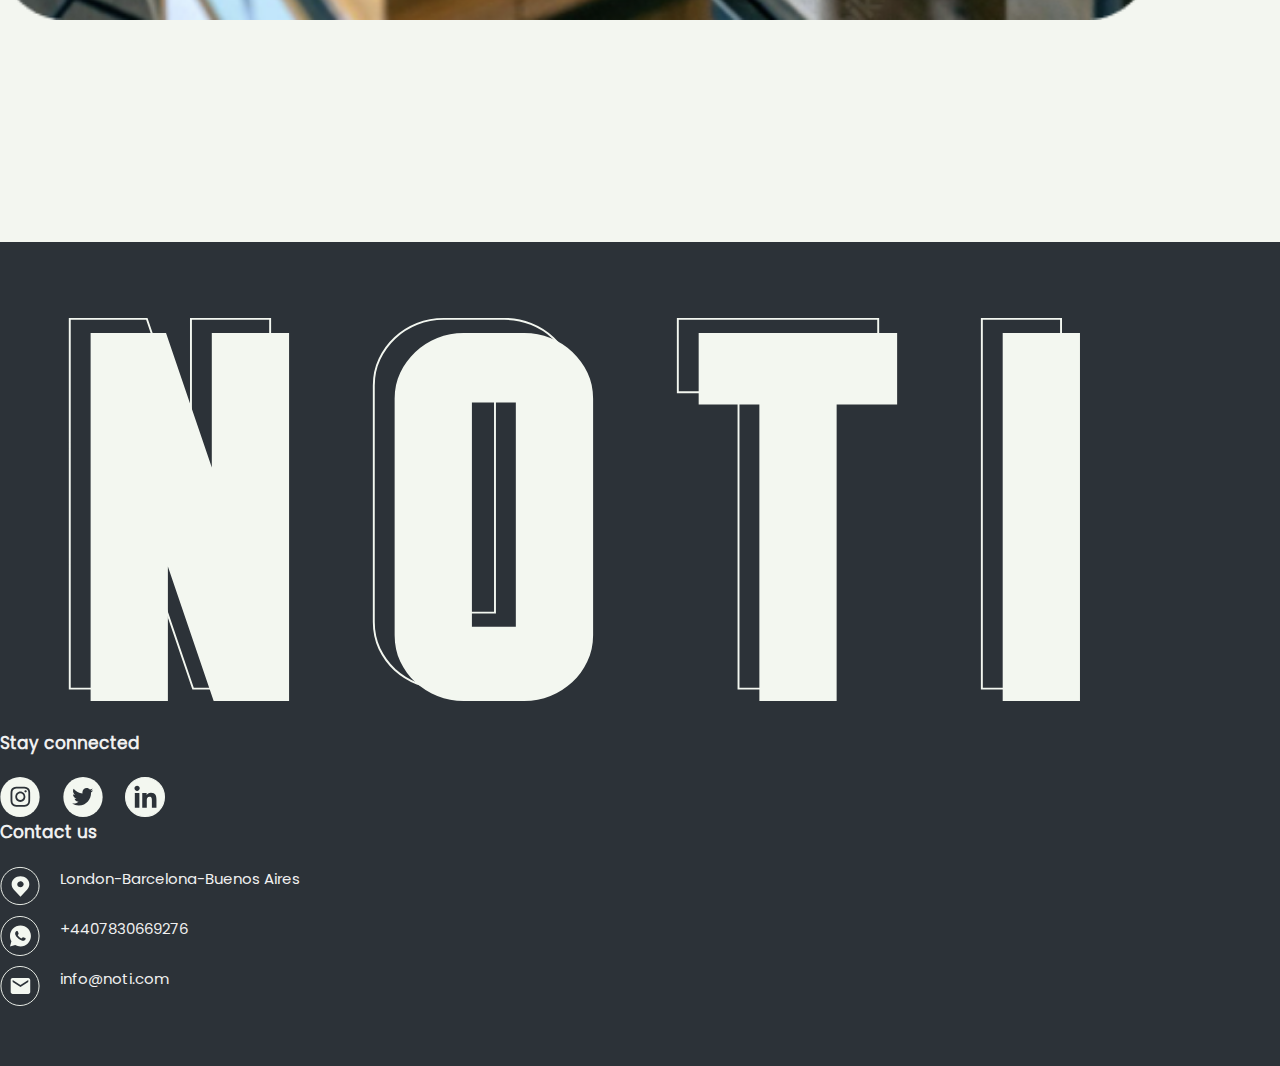
==== commit 10ce6e2c: "sass application" ====
--- a/pages/about.html
+++ b/pages/about.html
@@ -11,288 +11,331 @@
 
 <body>
   <div class="body_container--light">
-  <header>
-    <nav class="navbar navbar-expand-lg nav_bootstrap">
-      <div class="container-fluid light_bg">
-        <a class="navbar-brand" href="">
-          <img class="btn_logo" src="../img/logo-circle-light.svg" width="80px">
-        </a>
-        <button class="navbar-toggler shadow-none border-0 btn-burger" type="button" data-bs-toggle="collapse" data-bs-target="#menu" aria-controls="navbarSupportedContent" aria-expanded="false" aria-label="Toggle navigation">
-          <img src="../img/icn-burger-dark.svg" width="40px">
-        </button>
-        </button>
-        <div class="collapse navbar-collapse text-center light_bg pb-5" id="menu">
-          <ul class="navbar-nav nav-fill w-100">
-            <li class="nav-item li_bootstrap"><a class="nav-link li--light" href="../index.html">HOME</a></li>
-            <li class="nav-item"><a class="nav-link li--light--active" href="about.html">ABOUT</a></li>
-            <li class="nav-item"><a class="nav-link li--light" href="work.html">WORK</a></li>
-            <li class="nav-item"><a class="nav-link li--light" href="careers.html">CAREERS</a></li>
-            <li class="nav-item"><a class="nav-link li--light" href="contact.html">CONTACT</a></li>
-          </ul>
+    <header>
+      <nav class="navbar navbar-expand-lg nav_bootstrap">
+        <div class="container-fluid bg--light">
+          <a class="navbar-brand" href="">
+            <img class="btn_logo" src="../img/logo-circle-light.svg" width="80px">
+          </a>
+          <button class="navbar-toggler shadow-none border-0 btn-burger" type="button" data-bs-toggle="collapse" data-bs-target="#menu" aria-controls="navbarSupportedContent" aria-expanded="false" aria-label="Toggle navigation">
+            <img src="../img/icn-burger-dark.svg" width="40px">
+          </button>
+          </button>
+          <div class="collapse navbar-collapse text-center bg--light pb-5" id="menu">
+            <ul class="navbar-nav nav-fill w-100">
+              <li class="nav-item li_bootstrap"><a class="nav-link li--light" href="../index.html">HOME</a></li>
+              <li class="nav-item"><a class="nav-link li--light--active" href="about.html">ABOUT</a></li>
+              <li class="nav-item"><a class="nav-link li--light" href="work.html">WORK</a></li>
+              <li class="nav-item"><a class="nav-link li--light" href="careers.html">CAREERS</a></li>
+              <li class="nav-item"><a class="nav-link li--light" href="contact.html">CONTACT</a></li>
+            </ul>
+          </div>
         </div>
-      </div>
-    </nav>
-  </header>
-
-    <main id="main" class="about_main_container">
-
-        <h1 class="h3_about dark_text">NAUGHTY:</h1>
-        <h2 class="h2_about dark_text">“NOT-BEING-OBEDIENT”</h2>
-      
-        <section class="about_main_section1">
-          <article class="about_main_frame_card">
-
-            <div class="about_main_card--default">
-              <h2 class="h2_about_card">WHO<br>WE<br>ARE</h2>
-            </div>
-
-            <div class="about_main_card--hover">
-              <h3 class="h5_about center_align">WE’RE THE EXPERTS</h3>
-              <p>We are a cutting-edge design agency that thrives on pushing the limits, challenging conventions, and creating truly unforgettable experiences for our clients. We redefine the boundaries of creativity.</p>
-            </div>
-        
-          </article>
-
-          <article class="about_main_frame_card">
-
-            <div class="about_main_card--default">
-              <h2 class="h2_about_card">WHAT<br>WE<br>DO</h2>
-            </div>
-
-            <div class="about_main_card--hover">
-              <h3 class="h5_about center_align">WE DO EVERYTHING</h3>
-              <p>Whether you're looking for a website that disrupts the digital landscape, an app that pushes boundaries, or a branding campaign that turns heads, our team of talented and rebellious designers will collaborate with you to bring your vision to life.</p>
-            </div>
-
-          </article>
-
-          <article class="about_main_frame_card">
-        
-            <div class="about_main_card--default">
-              <h2 class="h2_about_card">WHY<br>WE DO<br>IT</h2>
-            </div>
-
-            <div class="about_main_card--hover">
-              <h3 class="h5_about center_align">WE’RE PASSIONATE</h3>
-              <p>If you're ready to make some noise, break free from the ordinary, and leave a lasting impression on your audience, join us on this exciting journey. Let us transform your wildest ideas into extraordinary designs.</p>
-            </div>
-        
-          </article>
-
-        </section>
-
-        <section class="about_main_section2">
-
-          <article class="col1">
-            <h3 class="h5_about dark_text">WHAT WE DO<br>EVERYDAY</h3>
-            <img src="../img/subheadings_arrow.svg" width="220px">
-          </article>
-
-          <article class="col2">
-            <div class="row">
-              <div class="about_main_section2_card">
-                <h2 class="h6_about dark_text left_aling">01</h2>
-                <h3 class="h5_about_section2 dark_text left_align">Strategy & insight</h3>
-                <div>
-                  <p class="p_about dark_text left_align">Brand strategy</p>
-                  <p class="p_about dark_text left_align">Communications strategy</p>
-                  <p class="p_about dark_text left_align">Content and social strategy</p>
-                  <p class="p_about dark_text left_align">Research, insight and reporting</p>
-                </div>
-              </div>
-              <div class="about_main_section2_card">
-                <h2 class="h6_about dark_text left_aling">02</h2>
-                <h3 class="h5_about_section2 dark_text left_align">Integrated brand campaigns</h3>
-                <div>
-                  <p class="p_about dark_text left_align">Integrated 360° campaigns</p>
-                  <p class="p_about dark_text left_align">Social/Content/Digital</p>
-                  <p class="p_about dark_text left_align">In-store/E-commerce</p>
-                </div>
-              </div>
-              <div class="about_main_section2_card">
-                <h2 class="h6_about dark_text left_aling">03</h2>
-                <h3 class="h5_about_section2 dark_text left_align">Branding & design</h3>
-                <div>
-                  <p class="p_about dark_text left_align">Brand world creation</p>
-                  <p class="p_about dark_text left_align">Digital/social design</p>
-                  <p class="p_about dark_text left_align">Packaging</p>
-                  <p class="p_about dark_text left_align">POS and Merch</p>
-                </div>
-              </div>
-            </div>
-            <div class="row">
-              <div class="about_main_section2_card">
-                <h2 class="h6_about dark_text left_aling">04</h2>
-                <h3 class="h5_about_section2 dark_text left_align">Influencer & social engagement</h3>
-                <div>
-                  <p class="p_about dark_text left_align">Content, influencer and social<br>strategy</p>
-                  <p class="p_about dark_text left_align">Influencer engagement</p>
-                  <p class="p_about dark_text left_align">Social media management</p>
-                </div>
-              </div>
-              <div class="about_main_section2_card">
-                <h2 class="h6_about dark_text left_aling">05</h2>
-                <h3 class="h5_about_section2 dark_text left_align">Content & production</h3>
-                <div>
-                  <p class="p_about dark_text left_align">Content strategy and creative</p>
-                  <p class="p_about dark_text left_align">Film and photography</p>
-                  <p class="p_about dark_text left_align">Graphic and animated content</p>
-                  <p class="p_about dark_text left_align">End-to-end production</p>
-                </div>
-              </div>
-              <div class="about_main_section2_card">
-                <h2 class="h6_about dark_text left_aling">06</h2>
-                <h3 class="h5_about_section2 dark_text left_align">Studio & creation</h3>
-                <div>
-                  <p class="p_about dark_text left_align">Illustration and animation</p>
-                  <p class="p_about dark_text left_align">3D rendering</p>
-                  <p class="p_about dark_text left_align">Version production</p>
-                  <p class="p_about dark_text left_align">Post production</p>
-                </div>
-              </div>
-            </div>
-            
-            
-          </article>
+      </nav>
+    </header>
+
+    <main class="container about_main_container">
+
+      <section class="row about_main_section1">
+
+        <article>
+          <h1 class="h3_about dark_text">NAUGHTY:</h1>
+          <h2 class="h2_about dark_text">“NOT-BEING-OBEDIENT”</h2>
+        </article>
+      
+        <article class="col-xl-4 col-sm-12 about_main_frame_card">
+
+          <div class="about_main_card--default">
+            <h2 class="h2_about_card">WHO<br>WE<br>ARE</h2>
+          </div>
+
+          <div class="about_main_card--hover">
+            <h3 class="h5_about center_align">WE’RE THE EXPERTS</h3>
+            <p class="p_about_section1_card">We are a cutting-edge design agency that thrives on pushing the limits, challenging conventions, and creating truly unforgettable experiences for our clients. We redefine the boundaries of creativity.</p>
+          </div>
+      
+        </article>
+
+        <article class="col-xl-4 col-sm-12 about_main_frame_card">
+
+          <div class="about_main_card--default">
+            <h2 class="h2_about_card">WHAT<br>WE<br>DO</h2>
+          </div>
+
+          <div class="about_main_card--hover">
+            <h3 class="h5_about center_align">WE DO EVERYTHING</h3>
+            <p class="p_about_section1_card">Whether you're looking for a website that disrupts the digital landscape, an app that pushes boundaries, or a branding campaign that turns heads, our team of talented and rebellious designers will collaborate with you to bring your vision to life.</p>
+          </div>
+
+        </article>
+
+        <article class="col-xl-4 col-sm-12 about_main_frame_card">
+      
+          <div class="about_main_card--default">
+            <h2 class="h2_about_card">WHY<br>WE DO<br>IT</h2>
+          </div>
+
+          <div class="about_main_card--hover">
+            <h3 class="h5_about center_align">WE’RE PASSIONATE</h3>
+            <p class="p_about_section1_card">If you're ready to make some noise, break free from the ordinary, and leave a lasting impression on your audience, join us on this exciting journey. Let us transform your wildest ideas into extraordinary designs.</p>
+          </div>
+      
+        </article>
+
+      </section>
+
+      <section class="container about_main_section2">
+        <article class="row">
+
+          <div class="col-xl-3 col-md-6 col-xs-12 about_main_section_heading">
+            <h3 class="h5_about text--dark">WHAT WE DO<br>EVERYDAY</h3>
+            <img class="arrow_side"src="../img/subheadings_arrow.svg" width="90%">
+            <img class="arrow_down" src="../img/subheadings_arrow_down.svg" height="72px">
+          </div>
+
+          <div class="col-xl-3 col-md-6 col-xs-12 about_main_section2_card">
+            <div class="about_main_section2_card_headings">
+              <h2 class="h6_about text--dark left_aling">01</h2>
+              <h3 class="h5_about_section2 dark_text left_align">Strategy & insight</h3>
+            </div>
+            <div class="about_main_section2_card_p">
+              <p class="p_about_section2 text--dark left_align">Brand strategy</p>
+              <p class="p_about_section2 text--dark left_align">Communications strategy</p>
+              <p class="p_about_section2 text--dark left_align">Content and social strategy</p>
+              <p class="p_about_section2 text--dark left_align">Insight and reporting</p>
+            </div>
+          </div>
+
+          <div class="col-xl-3 col-md-6 col-xs-12 about_main_section2_card">
+            <div class="about_main_section2_card_headings">
+              <h2 class="h6_about text--dark left_aling">02</h2>
+              <h3 class="h5_about_section2 dark_text left_align">Integrated brand campaigns</h3>
+            </div>
+            <div class="about_main_section2_card_p">
+              <p class="p_about_section2 text--dark left_align">Integrated 360° campaigns</p>
+              <p class="p_about_section2 text--dark left_align">Social/Content/Digital</p>
+              <p class="p_about_section2 text--dark left_align">In-store/E-commerce</p>
+            </div>
+          </div>
+
+          <div class="col-xl-3 col-md-6 col-xs-12 about_main_section2_card">
+            <div class="about_main_section2_card_headings">
+              <h2 class="h6_about dark_text left_aling">03</h2>
+              <h3 class="h5_about_section2 dark_text left_align">Branding & design</h3>
+            </div>
+            <div class="about_main_section2_card_p">
+              <p class="p_about_section2 text--dark left_align">Brand world creation</p>
+              <p class="p_about_section2 text--dark left_align">Digital/social design</p>
+              <p class="p_about_section2 text--dark left_align">Packaging</p>
+              <p class="p_about_section2 text--dark left_align">POS and Merch</p>
+            </div>
+          </div>
+        </article>
+        <article class="row">
+
+          <div class="col-xl-3 col-xs-0">
           
-
-        </section>
-        <section class="about_main_section3">
-
-          <article class="col1">
-            <h3 class="h5_about dark_text">WHERE<br>WE ARE</h3>
-            <img src="../img/subheadings_arrow.svg" width="220px">
-          </article>
-          <article class="col2">
-            <div class="">
-              <h4 class="h4_about dark_text">We’re based in London, Barcelona and Buenos Aires.</h4>
-              <div class="frame_stroke">
-                <p class="h5_about_section3 dark_text left_align">We work with friends and clients all over the world</p>
-                <img class="about_yellow stroke" src="../img/about_yellow stroke.svg" width="400px">
-              </div>
-            </div>
-          </article>
-        </section>
-        <section class="about_main_section4">
-          <article class="col1">
-            <h4 class="h4_about dark_text">London</h4>
-            <p class="dark_text left_align">153 Hoxton St, London N1 6PJ</p>
-            <p class="dark_text left_align">+4402039467060</p>
-          </article>
-          <article class="col2_section4">
-            <div class="about_main_section4_details_wrapper">
+          </div>
+
+          <div class="col-xl-3 col-md-6 col-xs-12 about_main_section2_card">
+            <div class="about_main_section2_card_headings">
+              <h2 class="h6_about text--dark left_aling">04</h2>
+              <h3 class="h5_about_section2 text--dark left_align">Influencer & social engagement</h3>
+            </div>
+            <div class="about_main_section2_card_p">
+              <p class="p_about_section2 text--dark left_align">Content, influencer and social<br>strategy</p>
+              <p class="p_about_section2 text--dark left_align">Influencer engagement</p>
+              <p class="p_about_section2 text--dark left_align">Social media management</p>
+            </div>
+          </div>
+
+          <div class="col-xl-3 col-md-6 col-xs-12 about_main_section2_card">
+            <div class="about_main_section2_card_headings">
+              <h2 class="h6_about text--dark left_aling">05</h2>
+              <h3 class="h5_about_section2 dark_text left_align">Content & production</h3>
+            </div>
+            <div class="about_main_section2_card_p">
+              <p class="p_about_section2 text--dark left_align">Content strategy and creative</p>
+              <p class="p_about_section2 text--dark left_align">Film and photography</p>
+              <p class="p_about_section2 text--dark left_align">Graphic and animated content</p>
+              <p class="p_about_section2 text--dark left_align">End-to-end production</p>
+            </div>
+          </div>
+
+          <div class="col-xl-3 col-md-6 col-xs-12 about_main_section2_card">
+            <div class="about_main_section2_card_headings">
+              <h2 class="h6_about text--dark left_aling">06</h2>
+              <h3 class="h5_about_section2 dark_text left_align">Studio & creation</h3>
+            </div>
+            <div class="about_main_section2_card_p">
+              <p class="p_about_section2 text--dark left_align">Illustration and animation</p>
+              <p class="p_about_section2 text--dark left_align">3D rendering</p>
+              <p class="p_about_section2 text--dark left_align">Version production</p>
+              <p class="p_about_section2 text--dark left_align">Post production</p>
+            </div>
+          </div>
+        </article>
+      </section>
+
+      <section class="row about_main_section3">
+
+        <article class="col-lg-3 about_main_section_heading">
+          <h3 class="h5_about text--dark">WHERE<br>WE ARE</h3>
+          <img class="arrow_side"src="../img/subheadings_arrow.svg" width="100%">
+          <img class="arrow_down" src="../img/subheadings_arrow_down.svg" height="72px">
+        </article>
+      
+        <article class="col-lg-9">
+          <div class="row">
+            <h4 class="col-lg-9 about_main_section3_subheading h4_about text--dark">We’re based in London, Barcelona and Buenos Aires.</h4>
+            <div class="col-lg-9 frame_stroke">
+              <p class="h5_about_section3 text--dark left_align">We work with friends and clients all over the world</p>
+              <img class="about_yellowstroke" src="../img/about_yellow stroke.svg">
+            </div>
+          </div>
+        </article>
+      </section>
+      
+      <section class="row about_main_section4">
+
+        <article class="col-md-6 about_main_section4_details">
+          <div class="about_main_section4_heading">
+            <h4 class="h4_about_section text--dark">London</h4>
+            <p class="text--dark left_align">153 Hoxton St, London N1 6PJ</p>
+            <p class="text--dark left_align">+4402039467060</p>
+          </div>
+          
+          <div class="about_main_section4_col2">
+            <div class="about_main_section4_wrapper">
+
               <div class="about_main_section_details">
-                <p class="dark_text left_align">Become a client</p>
-                <p class="dark_text left_align">newbusiness.uk@wearenoti.com</p>
+                <p class="text--dark left_align">Become a client</p>
+                <p class="p_about_section3 text--dark left_align">newbusiness.uk@wearenoti.com</p>
               </div>
               <div class="about_main_section_details">
-                <p class="dark_text left_align">Work with us</p>
-                <p class="dark_text left_align">careers.uk@wearenoti.com</p>
+                <p class="text--dark left_align">Work with us</p>
+                <p class="p_about_section3 text--dark left_align">careers.uk@wearenoti.com</p>
               </div>
               <div class="about_main_section_details">
-                <p class="dark_text left_align">Everything else</p>
-                <p class="dark_text left_align">hello.uk@wearenoti.com</p>
+                <p class="text--dark left_align">Everything else</p>
+                <p class="p_about_section3 text--dark left_align">hello.uk@wearenoti.com</p>
               </div>
-            </div>
-          </article>
-          <article class="col3">
-            <img class="" src="../img/about_section4.png">
-          </article>
-        </section>
-        <section class="about_main_section5">
-          <article class="col3">
-            <img class="about_main_img_30" src="../img/about_section5.png">
-          </article>
-          <article class="col2_section4">
-            <div class="about_main_section4_details_wrapper">
-              <div class="about_main_section_details">
-                <p class="dark_text left_align">Become a client</p>
-                <p class="dark_text left_align">newbusiness.es@wearenoti.com</p>
-              </div>
-              <div class="about_main_section_details">
-                <p class="dark_text left_align">Work with us</p>
-                <p class="dark_text left_align">careers.es@wearenoti.com</p>
-              </div>
-              <div class="about_main_section_details">
-                <p class="dark_text left_align">Everything else</p>
-                <p class="dark_text left_align">hello.es@wearenoti.com</p>
-              </div>
-            </div>
-          </article>
-          <article class="col1_section">
-            <h4 class="h4_about dark_text">Barcelona</h4>
-            <p class="dark_text left_align">Carrer de Buenaventura Muñoz, 31, 08018</p>
-            <p class="dark_text left_align">+34933209650</p>
-          </article>
-        </section>
-        <section class="about_main_section6">
-          <article class="col1">
-            <h4 class="h4_about dark_text">Buenos Aires</h4>
-            <p class="dark_text left_align">Manuela Pedraza 2200, C1429</p>
-            <p class="dark_text left_align">+5447017654</p>
-          </article>
-          <article class="col2_section4">
-            <div class="about_main_section4_details_wrapper">
-              <div class="about_main_section_details">
-                <p class="dark_text left_align">Become a client</p>
-                <p class="dark_text left_align">newbusiness.ar@wearenoti.com</p>
-              </div>
-              <div class="about_main_section_details">
-                <p class="dark_text left_align">Work with us</p>
-                <p class="dark_text left_align">careers.ar@wearenoti.com</p>
-              </div>
-              <div class="about_main_section_details">
-                <p class="dark_text left_align">Everything else</p>
-                <p class="dark_text left_align">hello.ar@wearenoti.com</p>
-              </div>
-            </div>
-          </article>
-          <article class="col3">
-            <img class="" src="../img/about_section6.png">
-          </article>
-        </section>
+
+            </div>
+          </div>
+        </article>
+
+        <article class="col-md-6">
+          <img class="work_main_img_50 about_main_section_img" src="../img/about_section4.png">
+        </article>
+
+      </section>
+
+      <section class="row about_main_section5">
+
+        <article class="col-md-6 order-md-last about_main_section4_details">
+          <div class="about_main_section4_heading">
+            <h4 class="h4_about_section text--dark">Barcelona</h4>
+            <p class="text--dark left_align">Carrer de Pallars 31, 08018</p>
+            <p class="text--dark left_align">+34933209650</p>
+          </div>
           
-       
-
-      </main>
-
-    
-
-      <footer class="container-fluid">
-        <section class="row">
-  
-          <article class="col-lg-5 col-xs-10">
-            <img class="footer_logo" src="../img/logo.svg">
-          </article>
-          <article class="col-lg-2 col-md-6 col-xs-10 footer_column2">
-            <h3 class="h6-footer">Stay connected</h3>
-            <div class="footer_socialicons">
-              <a href=""><img class="footer_icn" src="../img/icn-ig.svg" width="40px"></a>
-              <a href=""><img class="footer_icn" src="../img/icn-tw.svg" width="40px"></a>
-              <a href=""><img class="footer_icn" src="../img/icn-linkedin.svg" width="40px"></a>       
-            </div>
-          </article>
-          <article class="col-lg-3 col-md-6 col-xs-10 footer_column3">
-            <h3 class="h6-footer">Contact us</h3>
-            <div class="footer_contact_frame">
-              <img class="footer_icn" src="../img/icn-location.svg" width="40px" height="40px">
-              <p class="p-footer">London-Barcelona-Buenos Aires</p>
-            </div>
-            <div class="footer_contact_frame">
-              <img class="footer_icn" src="../img/icn-wsp.svg" width="40px" height="40px">
-              <p class="p-footer"> +4407830669276</p>
-            </div>
-            <div class="footer_contact_frame">
-              <img class="footer_icn" src="../img/icn-mail.svg" width="40px" height="40px">
-              <p class="p-footer">info@noti.com</p>
-            </div>
-          </article>
-    
-        </section>
-      </footer>
-  
-    </div>
-    <script src="https://cdn.jsdelivr.net/npm/bootstrap@5.3.1/dist/js/bootstrap.bundle.min.js" integrity="sha384-HwwvtgBNo3bZJJLYd8oVXjrBZt8cqVSpeBNS5n7C8IVInixGAoxmnlMuBnhbgrkm" crossorigin="anonymous"></script>
-  </body>
-    
+          <div class="about_main_section4_col2">
+            <div class="about_main_section4_wrapper">
+
+                <div class="about_main_section_details">
+                  <p class="text--dark left_align">Become a client</p>
+                  <p class="p_about_section3 text--dark left_align">newbusiness.es@wearenoti.com</p>
+                </div>
+                <div class="about_main_section_details">
+                  <p class="text--dark left_align">Work with us</p>
+                  <p class="p_about_section3 text--dark left_align">careers.es@wearenoti.com</p>
+                </div>
+                <div class="about_main_section_details">
+                  <p class="text--dark left_align">Everything else</p>
+                  <p class="p_about_section3 text--dark left_align">hello.es@wearenoti.com</p>
+                </div>
+
+            </div>
+          </div>
+        </article>
+
+        <article class="col-md-6 order-md-fist">
+          <img class="work_main_img_50 about_main_section_img" src="../img/about_section5.png">
+        </article>
+        
+      </section>
+
+      <section class="row about_main_section6">
+
+        <article class="col-md-6  about_main_section4_details">
+          <div class="about_main_section4_heading">
+            <h4 class="h4_about_section dark_text">Buenos Aires</h4>
+            <p class="text--dark left_align">Manuela Pedraza 2200, C1429</p>
+            <p class="text--dark left_align">+5447017654</p>
+          </div>
+          
+          <div class="about_main_section4_col2">
+            <div class="about_main_section4_wrapper">
+
+                <div class="about_main_section_details">
+                  <p class="text--dark left_align">Become a client</p>
+                  <p class="p_about_section3 text--dark left_align">newbusiness.ar@wearenoti.com</p>
+                </div>
+                <div class="about_main_section_details">
+                  <p class="text--darkleft_align">Work with us</p>
+                  <p class="p_about_section3 text--dark left_align">careers.ar@wearenoti.com</p>
+                </div>
+                <div class="about_main_section_details">
+                  <p class="text--dark left_align">Everything else</p>
+                  <p class="p_about_section3 text--dark left_align">hello.ar@wearenoti.com</p>
+                </div>
+
+            </div>
+          </div>
+        </article>
+
+        <article class="col-md-6">
+          <img class="work_main_img_50 about_main_section_img" src="../img/about_section6.png">
+        </article>
+        
+      </section>
+    </main>
+
+    <footer class="container-fluid">
+      <section class="row">
+
+        <article class="col-lg-5 col-xs-10">
+          <img class="footer_logo" src="../img/logo.svg">
+        </article>
+        <article class="col-lg-2 col-md-6 col-xs-10 footer_column2">
+          <h3 class="h6-footer">Stay connected</h3>
+          <div class="footer_socialicons">
+            <a href=""><img class="footer_icn" src="../img/icn-ig.svg" width="40px"></a>
+            <a href=""><img class="footer_icn" src="../img/icn-tw.svg" width="40px"></a>
+            <a href=""><img class="footer_icn" src="../img/icn-linkedin.svg" width="40px"></a>       
+          </div>
+        </article>
+        <article class="col-lg-3 col-md-6 col-xs-10 footer_column3">
+          <h3 class="h6-footer">Contact us</h3>
+          <div class="footer_contact_frame">
+            <img class="footer_icn" src="../img/icn-location.svg" width="40px" height="40px">
+            <p class="p-footer">London-Barcelona-Buenos Aires</p>
+          </div>
+          <div class="footer_contact_frame">
+            <img class="footer_icn" src="../img/icn-wsp.svg" width="40px" height="40px">
+            <p class="p-footer"> +4407830669276</p>
+          </div>
+          <div class="footer_contact_frame">
+            <img class="footer_icn" src="../img/icn-mail.svg" width="40px" height="40px">
+            <p class="p-footer">info@noti.com</p>
+          </div>
+        </article>
+
+      </section>
+    </footer>
+
+  </div>
+<script src="https://cdn.jsdelivr.net/npm/bootstrap@5.3.1/dist/js/bootstrap.bundle.min.js" integrity="sha384-HwwvtgBNo3bZJJLYd8oVXjrBZt8cqVSpeBNS5n7C8IVInixGAoxmnlMuBnhbgrkm" crossorigin="anonymous"></script>
+</body>
 </html>--- a/css/style.css
+++ b/css/style.css
@@ -1,1011 +1,1468 @@
-*{
-    padding: 0;
-    margin:0;
-}
-
-@font-face {
-    font-family: "myFirstFont-bold";
-    src:url("../fonts/ponter/ponter-bold.ttf");
-}
-
-@font-face {
-    font-family: "myFirstFont-alt";
-    src:url("../fonts/ponter/ponter-alt.ttf");
-}
-
-
-@font-face {
-    font-family: "mySecondFont";
-    src:url("../fonts/poppins/poppins-regular.ttf");
-}
-
-html{
-    font-size: 62.5%;
-}
-
-/*
----------------------------------------------------------------------------------------------------------
-MAIN
-*/
-
-.body_container--dark{
-    background-color: #2C3238;
-}
-
-.body_container--light{
-    background-color: #F3F6F0;
-    width: 100vw;
-}
-
-a{
-    text-decoration: none;
-}
-
-/* INDEX */
-
-.index_main_container{
-    width: 100%;
-    overflow: hidden;
-}
-
-.index_main_section1{
+.bg--dark {
+  background-color: #2C3238;
+}
+
+.bg--light {
+  background-color: #f3f6f0;
+}
+
+.text--dark {
+  color: #2C3238;
+}
+
+.text--light {
+  color: #f3f6f0;
+}
+
+a {
+  text-decoration: none;
+}
+
+.body_container--light {
+  background-color: #F3F6F0;
+  width: 100vw;
+}
+
+.display_block {
+  display: block;
+  box-sizing: content-box;
+}
+
+.width_100 {
+  width: 100%;
+}
+
+.dark_bg {
+  background-color: #2C3238;
+}
+
+.light_bg {
+  background-color: #F3F6F0;
+}
+
+.dark_text {
+  color: #2C3238;
+}
+
+.light_text {
+  color: #F3F6F0;
+}
+
+.left_align {
+  text-align: left;
+}
+
+.center_align {
+  text-align: center;
+}
+
+.position_absolute {
+  position: absolute;
+}
+
+.padding_left {
+  padding-left: 6rem;
+}
+
+.bg--dark {
+  background-color: #2C3238;
+}
+
+.bg--light {
+  background-color: #f0f3f6;
+}
+
+.text-dark {
+  color: #2C3238;
+}
+
+.text-light {
+  color: #f0f3f6;
+}
+
+footer {
+  background-color: #2C3238;
+  padding: 5rem 0;
+}
+
+.h6-footer {
+  font-family: "mySecondFont";
+  font-size: 1.7rem;
+  line-height: 2.7rem;
+  width: 355px;
+  color: #F0F0F0;
+  text-decoration: none;
+  text-align: left;
+  padding-bottom: 2rem;
+}
+
+.p-footer {
+  font-family: "mySecondFont";
+  font-size: 1.5rem;
+  line-height: 2.5rem;
+  width: 355px;
+  color: #F0F0F0;
+  text-decoration: none;
+  text-align: left;
+}
+
+.footer_contact_frame {
+  display: flex;
+  flex-direction: row;
+  justify-content: flex-start;
+  align-items: flex-start;
+  padding-bottom: 1rem;
+}
+
+.footer_icn {
+  padding-right: 2rem;
+}
+
+.footer_logo {
+  width: 90%;
+}
+
+/*FOOTER responsive*/
+@media only screen and (max-width: 992px) {
+  .footer_column2,
+  .footer_column3 {
+    padding-left: 4rem;
+    padding-top: 4rem;
+  }
+}
+.bg--dark {
+  background-color: #2C3238;
+}
+
+.bg--light {
+  background-color: #f0f3f6;
+}
+
+.text-dark {
+  color: #2C3238;
+}
+
+.text-light {
+  color: #f0f3f6;
+}
+
+header {
+  width: 100%;
+}
+header .nav_bootstrap {
+  position: fixed;
+  z-index: 1;
+  background-color: #2C3238;
+  width: 100%;
+  height: 6rem;
+}
+header .nav_bootstrap .btn_logo {
+  margin-top: 0;
+  padding-top: 5rem;
+  position: relative;
+}
+header .nav_bootstrap .navbar-nav {
+  padding-top: 2rem;
+  width: 100%;
+}
+header .nav_bootstrap .navbar-nav .nav-link {
+  list-style-type: none;
+}
+header .nav_bootstrap .navbar-nav .li--light, header .nav_bootstrap .navbar-nav .li--light--active {
+  font-family: "myFirstFont-bold";
+  font-size: 4rem;
+  line-height: 5rem;
+  letter-spacing: 0.5rem;
+  text-decoration: none;
+  -webkit-text-stroke: 0.1rem #2C3238;
+  color: #f0f3f6;
+  padding-top: 8rem;
+}
+header .nav_bootstrap .navbar-nav .li--light:hover, header .nav_bootstrap .navbar-nav .li--light--active:hover {
+  -webkit-text-stroke: 0;
+  color: #2C3238;
+}
+header .nav_bootstrap .navbar-nav .li--light--active {
+  color: #2C3238;
+}
+header .nav_bootstrap .navbar-nav .li--dark, header .nav_bootstrap .navbar-nav .li--dark--active {
+  font-family: "myFirstFont-bold";
+  font-size: 4rem;
+  line-height: 5rem;
+  letter-spacing: 0.5rem;
+  text-decoration: none;
+  -webkit-text-stroke: 0.1rem #f3f6f0;
+  color: transparent;
+  padding-top: 8rem;
+}
+header .nav_bootstrap .navbar-nav .li--dark:hover, header .nav_bootstrap .navbar-nav .li--dark--active:hover {
+  color: #f0f3f6;
+}
+header .nav_bootstrap .navbar-nav .li--dark--active {
+  color: #f0f3f6;
+}
+header .nav_bootstrap .navbar-nav .li--dark--active:hover {
+  color: #f0f3f6;
+}
+header .nav_bootstrap .btn-burger {
+  margin-top: 0;
+}
+
+/*NAV responsive*/
+@media only screen and (max-width: 990px) {
+  .li--light, header .nav_bootstrap .navbar-nav .li--light--active {
+    padding-top: 4rem;
+  }
+  .li--light--active {
+    padding-top: 4rem;
+  }
+  .li--dark, header .nav_bootstrap .navbar-nav .li--dark--active {
+    padding-top: 4rem;
+  }
+  .li--dark--active {
+    padding-top: 4rem;
+  }
+}
+@media screen and (max-width: 990px) {
+  .btn_logo {
+    padding-top: 1rem;
+  }
+  .nav_bootstrap {
+    height: 10rem;
+  }
+  .navbar-nav {
+    height: 90vh;
+  }
+}
+.index_main_container {
+  overflow: hidden;
+  background-color: #2C3238;
+}
+.index_main_container .index_main_section1 {
+  display: flex;
+  flex-direction: column;
+  justify-content: center;
+  align-items: center;
+  padding-top: 20rem;
+  padding-bottom: 20rem;
+  background-image: url(../img/INDEX-bg-1920x1080.svg);
+}
+.index_main_container .index_main_section1 .logo {
+  margin-bottom: 2rem;
+}
+.index_main_container .index_main_section2 {
+  padding-top: 5rem;
+  padding-bottom: 10rem;
+  background-color: #2C3238;
+}
+.index_main_container .index_main_section3 {
+  padding-top: 12rem;
+  background-color: #f0f3f6;
+}
+.index_main_container .index_main_section3 .index_row_90 {
+  padding: 0 5vw;
+  width: 90%;
+}
+.index_main_container .index_main_section4 {
+  width: 90%;
+  padding-top: 12rem;
+  padding-bottom: 12rem;
+  background-color: #2C3238;
+}
+.index_main_container .index_main_section5 {
+  padding: 12rem 0;
+  background-color: #f0f3f6;
+}
+
+.h3_index {
+  font-family: "myFirstFont-alt";
+  font-size: 4rem;
+  line-height: 5rem;
+  letter-spacing: 1rem;
+  padding-bottom: 2rem;
+  margin-top: 5rem;
+  text-align: center;
+  color: #F3F6F0;
+}
+
+.h6_index {
+  font-family: "mySecondFont";
+  font-size: 2rem;
+  line-height: 3.5rem;
+  color: #F3f6f0;
+  margin-bottom: 3.5rem;
+  text-align: center;
+}
+
+.h2_index {
+  font-family: "myFirstFont-bold";
+  font-size: 10rem;
+  line-height: 11rem;
+  letter-spacing: 1rem;
+  text-align: left;
+  color: #2C3238;
+  padding-bottom: 4rem;
+}
+
+.bg--dark {
+  background-color: #2C3238;
+}
+
+.bg--light {
+  background-color: #f0f3f6;
+}
+
+.text-dark {
+  color: #2C3238;
+}
+
+.text-light {
+  color: #f0f3f6;
+}
+
+footer {
+  background-color: #2C3238;
+  padding: 5rem 0;
+}
+
+.h6-footer {
+  font-family: "mySecondFont";
+  font-size: 1.7rem;
+  line-height: 2.7rem;
+  width: 355px;
+  color: #F0F0F0;
+  text-decoration: none;
+  text-align: left;
+  padding-bottom: 2rem;
+}
+
+.p-footer {
+  font-family: "mySecondFont";
+  font-size: 1.5rem;
+  line-height: 2.5rem;
+  width: 355px;
+  color: #F0F0F0;
+  text-decoration: none;
+  text-align: left;
+}
+
+.footer_contact_frame {
+  display: flex;
+  flex-direction: row;
+  justify-content: flex-start;
+  align-items: flex-start;
+  padding-bottom: 1rem;
+}
+
+.footer_icn {
+  padding-right: 2rem;
+}
+
+.footer_logo {
+  width: 90%;
+}
+
+/*FOOTER responsive*/
+@media only screen and (max-width: 992px) {
+  .footer_column2,
+  .footer_column3 {
+    padding-left: 4rem;
+    padding-top: 4rem;
+  }
+}
+.bg--dark {
+  background-color: #2C3238;
+}
+
+.bg--light {
+  background-color: #f0f3f6;
+}
+
+.text-dark {
+  color: #2C3238;
+}
+
+.text-light {
+  color: #f0f3f6;
+}
+
+header {
+  width: 100%;
+}
+header .nav_bootstrap {
+  position: fixed;
+  z-index: 1;
+  background-color: #2C3238;
+  width: 100%;
+  height: 6rem;
+}
+header .nav_bootstrap .btn_logo {
+  margin-top: 0;
+  padding-top: 5rem;
+  position: relative;
+}
+header .nav_bootstrap .navbar-nav {
+  padding-top: 2rem;
+  width: 100%;
+}
+header .nav_bootstrap .navbar-nav .nav-link {
+  list-style-type: none;
+}
+header .nav_bootstrap .navbar-nav .li--light, header .nav_bootstrap .navbar-nav .li--light--active {
+  font-family: "myFirstFont-bold";
+  font-size: 4rem;
+  line-height: 5rem;
+  letter-spacing: 0.5rem;
+  text-decoration: none;
+  -webkit-text-stroke: 0.1rem #2C3238;
+  color: #f0f3f6;
+  padding-top: 8rem;
+}
+header .nav_bootstrap .navbar-nav .li--light:hover, header .nav_bootstrap .navbar-nav .li--light--active:hover {
+  -webkit-text-stroke: 0;
+  color: #2C3238;
+}
+header .nav_bootstrap .navbar-nav .li--light--active {
+  color: #2C3238;
+}
+header .nav_bootstrap .navbar-nav .li--dark, header .nav_bootstrap .navbar-nav .li--dark--active {
+  font-family: "myFirstFont-bold";
+  font-size: 4rem;
+  line-height: 5rem;
+  letter-spacing: 0.5rem;
+  text-decoration: none;
+  -webkit-text-stroke: 0.1rem #f3f6f0;
+  color: transparent;
+  padding-top: 8rem;
+}
+header .nav_bootstrap .navbar-nav .li--dark:hover, header .nav_bootstrap .navbar-nav .li--dark--active:hover {
+  color: #f0f3f6;
+}
+header .nav_bootstrap .navbar-nav .li--dark--active {
+  color: #f0f3f6;
+}
+header .nav_bootstrap .navbar-nav .li--dark--active:hover {
+  color: #f0f3f6;
+}
+header .nav_bootstrap .btn-burger {
+  margin-top: 0;
+}
+
+/*NAV responsive*/
+@media only screen and (max-width: 990px) {
+  .li--light, header .nav_bootstrap .navbar-nav .li--light--active {
+    padding-top: 4rem;
+  }
+  .li--light--active {
+    padding-top: 4rem;
+  }
+  .li--dark, header .nav_bootstrap .navbar-nav .li--dark--active {
+    padding-top: 4rem;
+  }
+  .li--dark--active {
+    padding-top: 4rem;
+  }
+}
+@media screen and (max-width: 990px) {
+  .btn_logo {
+    padding-top: 1rem;
+  }
+  .nav_bootstrap {
+    height: 10rem;
+  }
+  .navbar-nav {
+    height: 90vh;
+  }
+}
+.bg--dark {
+  background-color: #2C3238;
+}
+
+.bg--light {
+  background-color: #f3f6f0;
+}
+
+.text--dark {
+  color: #2C3238;
+}
+
+.text--light {
+  color: #f3f6f0;
+}
+
+a {
+  text-decoration: none;
+}
+
+.body_container--light {
+  background-color: #F3F6F0;
+  width: 100vw;
+}
+
+.display_block {
+  display: block;
+  box-sizing: content-box;
+}
+
+.width_100 {
+  width: 100%;
+}
+
+.dark_bg {
+  background-color: #2C3238;
+}
+
+.light_bg {
+  background-color: #F3F6F0;
+}
+
+.dark_text {
+  color: #2C3238;
+}
+
+.light_text {
+  color: #F3F6F0;
+}
+
+.left_align {
+  text-align: left;
+}
+
+.center_align {
+  text-align: center;
+}
+
+.position_absolute {
+  position: absolute;
+}
+
+.padding_left {
+  padding-left: 6rem;
+}
+
+.text--dark {
+  color: #2C3238;
+}
+
+.about_main_container {
+  width: 90%;
+  overflow: hidden;
+  padding-top: 5rem;
+}
+.about_main_container .about_main_section1 {
+  margin-bottom: 10rem;
+}
+.about_main_container .about_main_section2,
+.about_main_container .about_main_section3,
+.about_main_container .about_main_section4,
+.about_main_container .about_main_section5,
+.about_main_container .about_main_section6 {
+  padding-top: 10rem;
+}
+.about_main_container .about_main_section6 {
+  padding-bottom: 20rem;
+}
+
+/*-----------------------------*/
+.about_main_section_details {
+  padding-bottom: 3rem;
+}
+
+.about_main_card--default {
+  width: 400px;
+  height: 400px;
+  background-color: #FFE500;
+  border-radius: 30px;
+  padding-top: 5rem;
+}
+
+.about_main_card--hover {
+  width: 400px;
+  height: 400px;
+  border-radius: 30px;
+  padding-top: 5rem;
+  background-color: #2C3238;
+  display: flex;
+  flex-direction: column;
+  justify-content: flex-start;
+  align-items: center;
+  box-shadow: 4px 4px 4px 0px rgba(58, 58, 58, 0.1);
+}
+
+/*-----------------------------*/
+.about_main_section2_card {
+  display: flex;
+  flex-direction: column;
+  margin-bottom: 4rem;
+}
+
+.about_main_section2_card_p {
+  padding-top: 2rem;
+}
+
+.h5_about_section2 {
+  font-family: "mySecondFont";
+  font-size: 3rem;
+  line-height: 5rem;
+  letter-spacing: 0.5rem;
+  padding-top: 2rem;
+}
+
+.p_about_section2 {
+  font-family: "mySecondFont";
+  font-size: 1.8rem;
+  line-height: 2.8rem;
+}
+
+/*-----------------------------*/
+.frame_stroke {
+  display: flex;
+  flex-direction: column;
+  justify-content: center;
+  align-items: center;
+  padding-top: 8rem;
+}
+
+.about_yellowstroke {
+  width: 400px;
+}
+
+/*-----------------------------*/
+.about_main_section4_details {
+  display: flex;
+  flex-direction: row;
+}
+
+.about_main_section4_col2 {
+  display: flex;
+  flex-direction: column;
+  justify-content: flex-end;
+  align-items: flex-end;
+}
+
+/*-----------------------------*/
+.p_about_section3 {
+  font-size: 1.5rem;
+  line-height: 2.5rem;
+}
+
+.p_about_section1_card {
+  font-family: "mySecondFont";
+  font-size: 1.8rem;
+  line-height: 3.5rem;
+  width: 350px;
+  color: #F0F0F0;
+  text-align: center;
+}
+
+.h3_about {
+  font-family: "myFirstFont-alt";
+  font-size: 4rem;
+  line-height: 5rem;
+  letter-spacing: 1rem;
+  text-decoration: underline;
+  text-align: center;
+  padding-bottom: 3rem;
+  margin-top: 10rem;
+  color: #2C3238;
+}
+
+.h2_about {
+  font-family: "myFirstFont-bold";
+  font-size: 8rem;
+  line-height: 10rem;
+  letter-spacing: 1rem;
+  text-align: center;
+  padding-bottom: 3rem;
+  color: #2C3238;
+}
+
+.h2_about_card {
+  font-family: "myFirstFont-bold";
+  font-size: 8rem;
+  line-height: 10rem;
+  letter-spacing: 1rem;
+  text-align: center;
+  -webkit-text-stroke: 0.01rem #2C3238;
+  text-shadow: -2px -2px 0 #2C3238, 2px -2px 0 #2C3238, -2px 2px 0 #2C3238, 2px 2px 0 #2C3238;
+  color: #F0F0F0;
+}
+
+.h4_about {
+  font-family: "mySecondFont";
+  font-size: 6rem;
+  line-height: 10rem;
+}
+
+.h5_about {
+  font-family: "myFirstFont-alt";
+  font-size: 3rem;
+  line-height: 4rem;
+  letter-spacing: 0.5rem;
+  color: #F0F0F0;
+  padding-bottom: 2rem;
+}
+
+.h6_about {
+  font-family: "myFirstFont-alt";
+  font-size: 2rem;
+  line-height: 3rem;
+  letter-spacing: 0.5rem;
+  color: #F0F0F0;
+}
+
+.h5_about_section3 {
+  font-family: "mySecondFont";
+  font-size: 3rem;
+  line-height: 5rem;
+  letter-spacing: 0.5rem;
+  position: absolute;
+  padding-left: 6rem;
+}
+
+.h4_about_section {
+  font-family: "mySecondFont";
+  font-size: 3rem;
+  line-height: 5rem;
+  letter-spacing: 0.5rem;
+}
+
+/*ABOUT responsive*/
+@media only screen and (min-width: 1201px) and (max-width: 1400px) {
+  .about_main_card--default {
+    width: 350px;
+    height: 350px;
+  }
+  .about_main_card--hover {
+    width: 350px;
+    height: 350px;
+    padding-top: 4rem;
+  }
+  .p_about_section1_card {
+    font-size: 1.6rem;
+    line-height: 3rem;
+    width: 300px;
+  }
+  .about_main_section2_card {
     display: flex;
     flex-direction: column;
-    align-items: center;
-    padding-top: 20rem;
-    padding-bottom: 20rem;
-    background-image: url(../img/INDEX-bg-1920x1080.svg);
-}
-
-.logo{
-    margin-bottom: 2rem;
-}
-
-.index_main_section2{
-    width: 100%;
-    overflow: hidden;
-    padding-top: 5rem;
-    display: flex;
-    flex-direction: column;
-    align-items: center;
-    justify-content: center;
-    padding-bottom: 10rem;
-    background-color: #2C3238;
-}
-
-.index_main_section3{
-    padding-top: 12rem;
-    display: flex;
-    flex-direction: row;
-    align-items: center;
-    justify-content: flex-start;
-    background-color: #F3F6F0;
-}
-
-.index_main_section4{
-    width: 100%;
-    padding-top: 12rem;
-    padding-bottom: 12rem;
+    padding-right: 1rem;
+  }
+  .h5_about_section2 {
+    font-size: 2.5rem;
+    line-height: 4rem;
+    letter-spacing: 0.5rem;
+    padding-top: 2rem;
+  }
+  .p_about_section2 {
+    font-size: 1.7rem;
+    line-height: 2.7rem;
+  }
+}
+@media only screen and (min-width: 1201px) {
+  .about_main_card--default {
+    position: absolute;
+  }
+  .about_main_card--default:hover {
+    display: none;
+  }
+}
+@media only screen and (min-width: 769px) and (max-width: 1200px) {
+  .about_main_frame_card {
     display: flex;
     flex-direction: row;
     justify-content: center;
     align-items: center;
-    background-color: #2C3238;
-}
-
-.index_main_section5{
-    width: 100%;
-    padding: 12rem;
+    margin-bottom: 5rem;
+  }
+  .about_main_card--default {
+    margin-right: 5rem;
+    width: 350px;
+    height: 350px;
+  }
+  .about_main_card--hover {
+    width: 350px;
+    height: 350px;
+  }
+  .p_about_section1_card {
+    font-size: 1.6rem;
+    line-height: 2.6rem;
+    width: 280px;
+  }
+  .about_main_section2_card {
+    display: flex;
+    flex-direction: column;
+    padding-right: 1rem;
+  }
+  .h5_about_section2 {
+    font-size: 2.5rem;
+    line-height: 4rem;
+    letter-spacing: 0.5rem;
+    padding-top: 2rem;
+  }
+  .p_about_section2 {
+    font-size: 1.7rem;
+    line-height: 2.7rem;
+  }
+}
+@media only screen and (min-width: 769px) and (max-width: 1400px) {
+  .about_main_section4_details {
+    flex-direction: column;
+    justify-content: space-between;
+    align-items: flex-start;
+  }
+  .about_main_section4_heading {
+    padding-bottom: 2rem;
+  }
+}
+@media only screen and (min-width: 991px) {
+  .about_main_section3_subheading {
+    padding-left: 5rem;
+  }
+}
+@media only screen and (max-width: 990px) {
+  .arrow_down {
+    display: inline;
+    padding-left: 2rem;
+  }
+  .arrow_side {
+    display: none;
+  }
+  .about_main_section_heading {
     display: flex;
     flex-direction: row;
-    justify-content: center;
-    align-items: flex-start;
-    background-color: #F3f6f0;
-}
-
-
-
-/* ABOUT */
-
-.about_main_container{
-    width: 100%;
-    overflow: hidden;
-    padding-top: 5rem;
+    padding-bottom: 5rem;
+  }
+}
+@media only screen and (max-width: 768px) {
+  .about_main_frame_card {
     display: flex;
     flex-direction: column;
+    justify-content: center;
     align-items: center;
+    margin-bottom: 5rem;
+  }
+  .about_main_card--default {
+    margin-bottom: 5rem;
+  }
+  .about_main_section2_card {
+    display: flex;
+    flex-direction: column;
+  }
+  .h5_about_section2 {
+    font-size: 2.5rem;
+    line-height: 4rem;
+    letter-spacing: 0.5rem;
+    padding-top: 2rem;
+  }
+  .p_about_section2 {
+    font-size: 1.7rem;
+    line-height: 2.7rem;
+  }
+  .about_main_section_img {
+    display: none;
+  }
+}
+@media only screen and (max-width: 576px) {
+  .about_main_frame_card {
+    display: flex;
+    flex-direction: column;
     justify-content: center;
-}
-
-.about_main_section1{
+    align-items: center;
+    margin-bottom: 5rem;
+  }
+  .about_main_card--default {
+    width: 280px;
+    height: 280px;
+    margin-bottom: 5rem;
+    padding-top: 3rem;
+  }
+  .about_main_card--hover {
+    width: 280px;
+    height: 300px;
+  }
+  .p_about_section1_card {
+    font-size: 1.4rem;
+    line-height: 2.2rem;
+    width: 240px;
+  }
+  .h5_about {
+    font-size: 2rem;
+    line-height: 3rem;
+    width: 240px;
+  }
+  .h2_about_card {
+    font-size: 6rem;
+    line-height: 8rem;
+    letter-spacing: 0.5rem;
+  }
+  .h2_about {
+    font-size: 6rem;
+    line-height: 7rem;
+    letter-spacing: 0.5rem;
+    width: 90%;
+  }
+  .h4_about {
+    font-size: 5rem;
+    line-height: 7rem;
+  }
+  .h5_about_section3 {
+    font-size: 2.5rem;
+    line-height: 3.5rem;
+  }
+  .about_yellowstroke {
+    width: 280px;
+  }
+  .p_about_section3 {
+    font-size: 1.5rem;
+    line-height: 2.5rem;
+  }
+  .h4_about_section {
+    font-size: 3rem;
+    line-height: 4rem;
+    padding-bottom: 2rem;
+  }
+  .about_main_section4_details {
+    flex-direction: column;
+    justify-content: space-between;
+    align-items: flex-start;
+  }
+  .about_main_section4_heading {
+    padding-bottom: 2rem;
+  }
+}
+.light {
+  background-color: #f0f3f6;
+}
+
+.work_main_container {
+  width: 90%;
+  overflow: hidden;
+  padding-top: 12rem;
+}
+.work_main_container .work_main_section1 {
+  margin-top: 10rem;
+}
+.work_main_container .work_main_section3 {
+  padding: 10rem 0;
+}
+.work_main_container .work_main_section3 .work_main_card_project_latest {
+  display: flex;
+  flex-direction: column;
+  justify-content: flex-start;
+  align-items: flex-start;
+  padding-bottom: 10rem;
+}
+
+.work_main_heading {
+  margin-bottom: 7rem;
+}
+
+.work_main_img_50, .work_main_img_25 {
+  width: 100%;
+  margin-bottom: 2rem;
+}
+
+.work_main_card_project {
+  display: flex;
+  flex-direction: column;
+  justify-content: flex-start;
+  align-items: flex-start;
+  margin-bottom: 10rem;
+  padding: 0 1rem;
+}
+
+.arrow_down {
+  display: none;
+}
+
+.h2_work {
+  font-family: "myFirstFont-bold";
+  font-size: 10rem;
+  line-height: 11rem;
+  letter-spacing: 1rem;
+  text-align: left;
+  color: #2C3238;
+}
+
+.p_work {
+  font-family: "mySecondFont";
+  font-size: 2rem;
+  line-height: 3rem;
+  color: #2C3238;
+  text-align: left;
+  display: inline;
+}
+
+.h6_work {
+  font-family: "myFirstFont-alt";
+  font-size: 2.5rem;
+  line-height: 3.5rem;
+  letter-spacing: 0.5rem;
+  color: #2C3238;
+  text-align: left;
+}
+
+/*WORK responsive*/
+@media only screen and (max-width: 1200px) {
+  .work_main_section3_col1 {
+    padding-right: 2rem;
+  }
+}
+@media only screen and (max-width: 990px) {
+  .work_main_section3_col1 {
+    padding-bottom: 5rem;
+  }
+  .arrow_down {
+    display: inline;
+    padding-left: 2rem;
+  }
+  .arrow_side {
+    display: none;
+  }
+  .work_main_section3_col1 {
     display: flex;
     flex-direction: row;
-    justify-content: center;
-    align-items: center;
-    margin-bottom: 10rem;
-}
-
-.about_main_section2{
+  }
+}
+.bg--dark {
+  background-color: #2C3238;
+}
+
+.bg--light {
+  background-color: #f0f3f6;
+}
+
+.text-dark {
+  color: #2C3238;
+}
+
+.text-light {
+  color: #f0f3f6;
+}
+
+.careers_main_container {
+  padding-top: 20rem;
+  padding-bottom: 10rem;
+  width: 90%;
+}
+.careers_main_container .careers_main_section1 .careers_illustration {
+  width: 90%;
+}
+.careers_main_container .careers_main_section1 .h4_careers_heading {
+  font-family: "mySecondFont";
+  font-size: 6rem;
+  line-height: 10rem;
+}
+.careers_main_container .careers_main_section2 {
+  padding-top: 10rem;
+}
+.careers_main_container .careers_main_section2 .accordion {
+  background: transparent;
+}
+.careers_main_container .careers_main_section2 .accordion-item {
+  background-color: #2C3238;
+  border: none;
+  margin-bottom: 2rem;
+}
+.careers_main_container .careers_main_section2 .accordion-body {
+  background-color: #2C3238;
+  outline: none;
+  border: none;
+}
+.careers_main_container .careers_main_section2 .accordion-header {
+  border-radius: 12px;
+  outline: 1px solid #F3f6f0;
+  height: 7rem;
+}
+.careers_main_container .careers_main_section2 .accordion-button {
+  background: transparent;
+  margin-top: 0;
+  padding-top: 2rem;
+  outline: none;
+  border: none;
+  height: 7rem;
+  border-radius: 12px;
+  margin-bottom: 2rem;
+}
+.careers_main_container .careers_main_section2 .accordion-button :focus {
+  background: transparent;
+  color: #F3F6F0;
+  margin-top: 0;
+  padding-top: 2rem;
+  outline: none;
+  border: none;
+}
+.careers_main_container .careers_main_section2 .accordion-button:not(.collapsed) {
+  background: transparent;
+  color: #F3F6F0;
+  margin-top: 0;
+  padding-top: 2rem;
+}
+.careers_main_container .careers_main_section2 .collapsed, .careers_main_container .careers_main_section2 .open {
+  margin-bottom: 2rem;
+}
+.careers_main_container .careers_main_section2 .span_underline {
+  text-decoration: underline;
+}
+.careers_main_container .careers_main_section3 {
+  padding-top: 10rem;
+  padding-bottom: 20rem;
+}
+
+.h5_careers {
+  font-family: "myFirstFont-alt";
+  font-size: 3rem;
+  line-height: 4rem;
+  letter-spacing: 0.5rem;
+  text-decoration: underline;
+  color: #F3F6F0;
+  text-align: left;
+}
+
+.h3_careers {
+  font-family: "myFirstFont-alt";
+  font-size: 4rem;
+  line-height: 5rem;
+  letter-spacing: 1rem;
+  text-align: left;
+  padding-bottom: 5rem;
+  margin-top: 5rem;
+  color: #F3F6F0;
+}
+
+.p_careers {
+  font-family: "mySecondFont";
+  font-size: 1.5rem;
+  line-height: 2.5rem;
+  color: #F0F0F0;
+  text-align: left;
+}
+
+/*CAREERS responsive*/
+@media only screen and (max-width: 990px) {
+  .careers_main_container_text {
+    padding-bottom: 10rem;
+  }
+}
+@media only screen and (max-width: 1200px) {
+  .careers_main_section2_col1 {
+    padding-bottom: 5rem;
+  }
+}
+@media only screen and (min-width: 991px) and (max-width: 1200px) {
+  .arrow_down_2 {
+    display: inline;
+    padding-left: 2rem;
+  }
+  .arrow_side_2 {
+    display: none;
+  }
+  .about_main_section_heading {
     display: flex;
     flex-direction: row;
     justify-content: flex-start;
     align-items: flex-start;
-    width: 80%;
-    padding-top: 5rem;
-}
-
-.about_main_section3{
+    padding-bottom: 5rem;
+  }
+}
+@media only screen and (min-width: 1201px) {
+  .arrow_down_2 {
+    display: none;
+  }
+  .about_main_section_heading {
+    display: flex;
+    flex-direction: column;
+    justify-content: flex-start;
+    align-items: flex-start;
+    padding-bottom: 5rem;
+  }
+}
+@media only screen and (max-width: 1200px) {
+  .arrow_side_2 {
+    display: none;
+    padding-left: 5rem;
+  }
+  .about_main_section_heading {
     display: flex;
     flex-direction: row;
     justify-content: flex-start;
     align-items: flex-start;
-    width: 80%;
-    padding: 5rem 0;
-}
-.about_main_section4, 
-.about_main_section5,
-.about_main_section6{
-    display: flex;
-    flex-direction: row;
-    width: 80%;
-    padding: 5rem 0;
-}
-
-.about_main_section6{
-    padding-bottom: 20rem;
-}
-.about_main_img_30{
-    margin-right: 5rem;
-}
-
-.col1{
-    display: flex;
-    flex-direction: column;
-    justify-content: flex-start;
-    align-items: flex-start;
-    padding: 0 5rem;
-}
-
-.col1_section{
-    padding: none;
-}
-.col2{
-    display: flex;
-    flex-direction: column;
-    justify-content: flex-start;
-    align-items: flex-start;
-    margin-left: 3rem;
-
-}
-
-.col2_section4{
-    display: flex;
-    flex-direction: column;
-    align-items: flex-end;
-    justify-content: flex-end;
-}
-
-.about_main_section_details{
-    padding-bottom: 3rem;
-}
-
-.row{
     padding-bottom: 5rem;
-    display: flex;
-    flex-direction: row;
-    justify-content: space-around;
-    
-}
-
-.about_main_frame_card{
-    display: flex;
-    flex-direction: column;
-    margin-left: 2rem;
-}
-
-.about_main_card--default{
-    width: 400px;
-    height: 400px;
-    background-color: #FFE500;
-    border-radius: 30px ;
-    padding-top: 4rem;
-    position: absolute;
-}
-
-.about_main_card--default:hover{
-    display: none;
-}
-
-.about_main_card--hover{
-    width: 400px;
-    height: 400px;
-    background-color: #2C3238;
-    border-radius: 30px ;
-    display: flex;
-    flex-direction: column;
-    align-items: center;
-    justify-content: flex-start;
-    padding-top: 4rem;
-    box-shadow: 4px 4px 4px 0px rgba(58, 58, 58, 0.10);
-}
-
-.about_main_section2_card{
-    width: 275px;
-    display: flex;
-    flex-direction: column;
-    row-gap: 2rem;
-    margin: 0 2rem;
-}
-
-
-.frame_stroke{
-    width: 450px;
-    display: flex;
-    flex-direction: column;
-    justify-content: center;
-    align-items: center;
-    padding-top: 8rem;
-}
-
-/* WORK */
-
-.work_main_heading{
-    margin-bottom: 7rem;
-}
-
-.work_main_img_50{
-    width: 100%;
-    margin-bottom: 2rem;
-}
-
-.work_main_img_25{
-    width: 100%;
-    margin-bottom: 2rem;
-}
-
-.work_main_container{
+  }
+}
+.bg--light {
+  background-color: #f0f3f6;
+}
+
+.contact_main_container {
+  padding-top: 20rem;
+  padding-bottom: 10rem;
+  margin: 0 auto;
+  width: 90%;
+}
+.contact_main_container .contact_main_section1 .contact_illustration {
+  width: 90%;
+}
+.contact_main_container .contact_main_section2 {
+  padding-top: 10rem;
+}
+
+.contact_main_section2 {
+  padding-top: 10rem;
+}
+.contact_main_section2 .form-area {
+  padding-top: 10rem;
+  justify-content: flex-start;
+  align-items: flex-start;
+}
+.contact_main_section2 .form_input {
+  height: 4rem;
+}
+.contact_main_section2 .form_textarea {
+  height: 8rem;
+}
+.contact_main_section2 .right {
+  position: relative;
+}
+.contact_main_section2 .form-control {
+  background-color: #f0f0f0;
+  border: 1px solid #2C3238;
+}
+.contact_main_section2 button {
+  margin-top: 5rem;
+  border: none;
+}
+
+.h4_contact {
+  font-family: "mySecondFont";
+  font-size: 6rem;
+  line-height: 7rem;
+}
+
+.h5_contact {
+  font-family: "myFirstFont-alt";
+  font-size: 3rem;
+  line-height: 4rem;
+  letter-spacing: 0.5rem;
+  text-decoration: underline;
+  color: #2C3238;
+  text-align: left;
+}
+
+.h3_contact {
+  font-family: "myFirstFont-alt";
+  font-size: 4rem;
+  line-height: 5rem;
+  letter-spacing: 1rem;
+  text-align: left;
+  padding-bottom: 5rem;
+  margin-top: 5rem;
+  color: #2C3238;
+}
+
+/*CONTACT responsive*/
+@media only screen and (max-width: 576px) {
+  .contact_main_container {
     width: 90%;
-    overflow: hidden;
-    padding-top: 12rem;
-}
-
-.work_main_section1{
-    margin-top: 10rem;
-}
-
-.work_main_card_project{
-    display: flex;
-    flex-direction: column;
-    justify-content: flex-start;
-    margin-bottom: 10rem;
-    padding: 0 1rem;
-}
-
-.work_main_section3{
-    padding: 10rem 0;
-}
-
-.work_main_card_project_latest{
-    display: flex;
-    flex-direction: column;
-    justify-content: flex-start;
-    padding-bottom: 10rem;
-
-}
-
-@media only screen and (max-width: 1200px) {
-
-    .work_main_section3_col1{
-        padding-right: 2rem;
-    }
-}
-
+  }
+}
+@media only screen and (min-width: 991px) {
+  .contact_main_container_text {
+    padding-left: 10rem;
+  }
+}
 @media only screen and (max-width: 990px) {
-
-    .work_main_section3_col1{
-        padding-bottom: 5rem;
-    }
-}
-
-/*CAREERS*/
-
-.careers_main_container{
-    padding-top: 20rem;
-    padding-bottom: 10rem;
-    width: 90%;
-}
-
-.careers_main_section2{
+  .contact_main_container_text {
     padding-top: 10rem;
-}
-
-.careers_illustration{
-    width: 90%;
-}
-
-
-/*CAREERS accordion*/
-
-.accordion{
-    background: transparent;
-}
-
-.accordion-item{
-    background-color: #2C3238;
-    border: none;
-    margin-bottom: 2rem;
-}
-
-.accordion-body{
-    background-color: #2C3238;
-    outline: none;
-    border: none;
-}
-
-.accordion-header{
-    border-radius: 12px;
-    outline: 1px solid #F3f6f0;
-    height: 7rem;
-    
-}
-
-.accordion-button{
-    background: transparent;
-    margin-top: 0;
-    padding-top: 2rem;
-    outline: none;
-    border: none;
-    height: 7rem;
-    border-radius: 12px;
-    margin-bottom: 2rem;
-}
-
-.accordion-button:focus{
-    background: transparent;
-    color: #F3F6F0;
-    margin-top: 0;
-    padding-top: 2rem;
-    outline: none;
-    border: none;
-}
-
-.accordion-button:not(.collapsed){
-    background: transparent;
-    color: #F3F6F0;
-    margin-top: 0;
-    padding-top: 2rem;
-    
-}
-
-.collapsed, .open{
-    margin-bottom: 2rem;
-}
-
-.span_underline{
-    text-decoration: underline;
-}
-
-.careers_main_section3{
-    padding-top: 10rem;
-    padding-bottom: 20rem;
-}
-
-
-@media only screen and (max-width: 990px) {
-
-    .careers_main_container_text{
-        padding-bottom: 10rem;
-    }
-}
-
-@media only screen and (max-width: 1200px) {
-
-    .careers_main_section2_col1{
-        padding-bottom: 5rem;
-    }
-}
-
-
-
-
-/*CONTACT*/
-
-.contact_main_container{
-    padding-top: 20rem;
-    padding-bottom: 10rem;
-    margin: 0 auto;
-    width: 90%;
-}
-
-.contact_main_section2{
-    padding-top: 10rem;
-}
-
-.contact_illustration{
-    width: 90%;
-}
-
-
-/*CONTACT form*/
-
-.form-area{
-    padding-top: 10rem;
-    justify-content: flex-start;
-    align-items: flex-start;
-}
-
-.form_input{
-    height: 4rem;
-}
-
-.form_textarea{
-    height: 8rem;
-}
-
-.right {
-	position: relative;
-}
-
-.form-control {
-    background-color: #f0f0f0;
-    border: 1px solid #2C3238;
-}
-
-button{
-    margin-top: 5rem;
-    border: none;
-}
-
-/*CONTACT responsive*/
-
-@media only screen and (max-width: 576px) {
-
-    .contact_main_container{
-       width: 90%;
-    }
-}
-
-@media only screen and (min-width: 991px) {
-
-    .contact_main_container_text{
-        padding-left: 10rem;
-    }
-}
-
-@media only screen and (max-width: 990px) {
-
-    .contact_main_container_text{
-        padding-top: 10rem;
-    }
-}
-
+  }
+}
 @media only screen and (min-width: 1201px) {
-
-    .h3_contact{
-        padding-right: 1rem;
-    }
-}
-
-/*
----------------------------------------------------------------------------------------------------------
-BUTTONS
-*/
-
-.btn--large{
-    background-color: #FFE500;
-    width: 240px;
-    height: 72px;
-    border-radius: 50px;
-    display: flex;
-    flex-direction: column;
-    justify-content: center;
-    align-items: center;
-}
-
-.btn--large:hover{
-    background-color: #F3F6F0;
-}
-
-.btn--large--light{
-    background-color: #FFE500;
-    width: 240px;
-    height: 72px;
-    border-radius: 50px;
-    display: flex;
-    flex-direction: column;
-    justify-content: center;
-    align-items: center;
-    box-shadow: 4px 8px 8px 0px rgba(35, 35, 35, 0.20);
-}
-
-.btn--large--light:hover{
-    background-color:  #2C3238;
-}
-
-.p--light{
-    font-family: "mySecondFont";
-    font-size: 2rem;
-    line-height: 7rem;
-    color:  #2C3238;
-    text-align: center;
-    text-decoration: none;
-}
-
-.p--light:hover{
-    color:  #f3f6f0;
-}
-
-.btn--secondary{
-    background-color: #FFE500;
-    width: 130px;
-    height: 48px;
-    border-radius: 50px;
-    display: flex;
-    flex-direction: column;
-    justify-content: center;
-    align-items: center;
-    box-shadow: 4px 8px 8px 0px rgba(35, 35, 35, 0.20);
-    margin-top: 1rem;
-}
-
-.btn--secondary:hover{
-    background-color: #F3f6f0;
-}
-
-.p_btn_secondary{
-    font-family: "mySecondFont";
-    font-size: 1.5rem;
-    line-height: 4rem;
-    color:  #2C3238;
-    text-align: center;
-    text-decoration: none;
-}
-
-.p_btn_secondary:hover{
-    color:  #2C3238;
-}
-
-/*
----------------------------------------------------------------------------------------------------------
-TEXT STYLE
-*/
-
-.h3_index{
-    font-family: "myFirstFont-alt";
-    font-size: 4rem;
-    line-height: 5rem;
-    letter-spacing: 1rem;
-    padding-bottom: 2rem;
-    margin-top: 5rem;
-    text-align: center;
-    color: #F3F6F0;
-}
-
-.h6_index{
-    font-family: "mySecondFont";
-    font-size: 2rem;
-    line-height: 3.5rem;
-    color: #F3f6f0;
-    margin-bottom: 3.5rem;
-    text-align: center;
-}
-
-.h2_index{
-    font-family: "myFirstFont-bold";
-    font-size: 10rem;
-    line-height: 11rem;
-    letter-spacing: 1rem;
-    text-align: left;
-    color: #2C3238;
-    padding-bottom: 4rem;
-}
-.p{
-    font-family: "mySecondFont";
-    font-size: 2rem;
-    line-height: 3rem;
-    color:  #2C3238;
-    text-align: center;
-    text-decoration: none;
-}
-
-.p:hover{
-    color:  #2C3238;
-}
-
-
-.h3_about{
-    font-family: "myFirstFont-alt";
-    font-size: 4rem;
-    line-height: 5rem;
-    letter-spacing: 1rem;
-    text-decoration: underline;
-    text-align: center;
-    padding-bottom: 3rem;
-    margin-top: 10rem;
-    color: #2C3238;
-}
-
-.h2_about{
-    font-family: "myFirstFont-bold";
-    font-size: 10rem;
-    line-height: 12rem;
-    letter-spacing: 1rem;
-    text-align: center;
-    padding-bottom: 3rem;
-    color: #2C3238;
-}
-
-.h2_about_card{
-    font-family: "myFirstFont-bold";
-    font-size: 10rem;
-    line-height: 12rem;
-    letter-spacing: 1rem;
-    text-align: center;
-    -webkit-text-stroke: .01rem #2C3238;
-    text-shadow: -2px -2px 0 #2C3238,
-                2px -2px 0 #2C3238,
-                -2px 2px 0 #2C3238,
-                2px 2px 0 #2C3238;
-    color: #F0F0F0;
-}
-
-.h4_about{
-    font-family: "mySecondFont";
-    font-size: 6rem;
-    line-height: 10rem;
-}
-
-.h5_about{
-    font-family: "myFirstFont-alt";
-    font-size: 3rem;
-    line-height: 4rem;
-    letter-spacing: 0.5rem;
-    color: #F0F0F0;
-    padding-bottom: 2rem;
-}
-
-.h6_about{
-    font-family: "myFirstFont-alt";
-    font-size: 2rem;
-    line-height: 3rem;
-    letter-spacing: 0.5rem;
-    color: #F0F0F0;
-}
-
-.h5_about_section2{
-    font-family: "mySecondFont";
-    font-size: 3rem;
-    line-height: 5rem;
-    letter-spacing: 0.5rem;
-    width: 290px;
-}
-
-.h5_about_section3{
-    font-family: "mySecondFont";
-    font-size: 3rem;
-    line-height: 5rem;
-    letter-spacing: 0.5rem;
-    position: absolute;
-    padding-left: 6rem;
-}
-
-
-.p_about_section2{
-    font-family: "mySecondFont";
-    font-size: 3rem;
-    line-height: 3.5rem;
-    width: 270px;
-}
-
-p{
-    font-family: "mySecondFont";
-    font-size: 1.8rem;
-    line-height: 3.5rem;
-    width: 355px;
-    color: #F0F0F0;
-    text-align: center;
-}
-
-
-.h2_work{
-    font-family: "myFirstFont-bold";
-    font-size: 10rem;
-    line-height: 11rem;
-    letter-spacing: 1rem;
-    text-align: left;
-    color: #2C3238;
-}
-
-.p_work{
-    font-family: "mySecondFont";
-    font-size: 2rem;
-    line-height: 3rem;
-    color:  #2C3238;
-    text-align: left;
-    display: inline;
-}
-
-.h6_work{
-    font-family: "myFirstFont-alt";
-    font-size: 2.5rem;
-    line-height: 3.5rem;
-    letter-spacing: 0.5rem;
-    color:  #2C3238;
-    text-align: left;
-}
-
-.h5_careers{
-    font-family: "myFirstFont-alt";
-    font-size: 3rem;
-    line-height: 4rem;
-    letter-spacing: 0.5rem;
-    text-decoration: underline;
-    color: #F3F6F0;
-    text-align: left;
-}
-
-.h3_careers{
-    font-family: "myFirstFont-alt";
-    font-size: 4rem;
-    line-height: 5rem;
-    letter-spacing: 1rem;
-    text-align: left;
-    padding-bottom: 5rem;
-    margin-top: 5rem;
-    color: #F3F6F0;
-}
-
-.h4_contact{
-    font-family: "mySecondFont";
-    font-size: 6rem;
-    line-height: 7rem;
-}
-.h5_contact{
-    font-family: "myFirstFont-alt";
-    font-size: 3rem;
-    line-height: 4rem;
-    letter-spacing: 0.5rem;
-    text-decoration: underline;
-    color:  #2C3238;
-    text-align: left;
-}
-
-.h3_contact{
-    font-family: "myFirstFont-alt";
-    font-size: 4rem;
-    line-height: 5rem;
-    letter-spacing: 1rem;
-    text-align: left;
-    padding-bottom: 5rem;
-    margin-top: 5rem;
-    color:  #2C3238;
-}
-
-.p_careers{
-    font-family: "mySecondFont";
-    font-size: 1.5rem;
-    line-height: 2.5rem;
-    color: #F0F0F0;
-    text-align: left;
-}
-
-.dark_text{
-    color: #2C3238;
-}
-
-.light_text{
-    color: #F3F6F0;
-}
-
-.dark_bg{
-    background-color: #F3F6F0;
-}
-
-.left_align{
-    text-align: left;
-}
-
-.center_align{
-    text-align: center;
-}
-
-.position_absolute{
-    position: absolute;
-}
-
-.padding_left{
-    padding-left: 6rem;
-}
-/*
----------------------------------------------------------------------------------------------------------
-NAV
-*/
-
-header{
-    width: 100vw;
-}
-
-.nav_bootstrap{
-    position: fixed;
-    z-index: 1;
-    background-color: #F3F6F0;
-    width: 100vw;
-    height: 6rem;
-
-}
-
-.dark_bg{
-    background-color: #2C3238;
-}
-
-.light_bg{
-    background-color: #F3F6F0;
-}
-
-.navbar-nav{
-    padding-top: 2rem;
-    width: 100vw;
-}
-
-.btn-burger{
-    margin-top: 0;
-}
-
-.btn_logo{
-    margin-top: 0;
-    padding-top: 5rem;
-    position: relative;
-}
-
-@media screen and (max-width: 990px) {
-    .btn_logo{
-        padding-top: 1rem;
-    }
-    .nav_bootstrap{
-        height: 10rem;
-    }
-}
-
-.nav-link{
-    list-style-type: none;  
-}
-
-.li--light{ 
-    font-family: "myFirstFont-bold";
-    font-size: 4rem;
-    line-height: 5rem;
-    letter-spacing: 0.5rem;
-    text-decoration: none;
-    -webkit-text-stroke: 0.1rem #2C3238;
-    color: #F3F6F0;
-    padding-top: 8rem;
-}
-
-.li--light:hover{ 
-    -webkit-text-stroke: 0;
-    color: #2C3238;
-}
-
-.li--light--active{ 
-    font-family: "myFirstFont-bold";
-    font-size: 4rem;
-    line-height: 5rem;
-    letter-spacing: 0.5rem;
-    text-decoration: none;
-    color:  #2C3238;
-    padding-top: 8rem;
-}
-
-.li--dark{ 
-    font-family: "myFirstFont-bold";
-    font-size: 4rem;
-    line-height: 5rem;
-    letter-spacing: 0.5rem;
-    text-decoration: none;
-    -webkit-text-stroke: 0.1rem #f3f6f0;
-    color: transparent;
-    padding-top: 8rem;
-}
-
-.li--dark--active{ 
-    font-family: "myFirstFont-bold";
-    font-size: 4rem;
-    line-height: 5rem;
-    letter-spacing: 0.5rem;
-    text-decoration: none;
-    color:  #f3f6f0;
-    padding-top: 8rem;
-}
-
-.li--dark:hover{ 
-    color:  #f3f6f0;
-}
-
-@media only screen and (max-width: 990px) {
-    .li--light{ 
-        padding-top: 4rem;
-    }
-    
-    .li--light--active{ 
-        padding-top: 4rem;
-    }
-    
-    .li--dark{ 
-        padding-top: 4rem;
-    }
-    
-    .li--dark--active{ 
-        padding-top: 4rem;
-    }
-   
-   
-}
-
-
-/*
----------------------------------------------------------------------------------------------------------
-FOOTER
-*/
-
-footer{
-    background-color:  #2C3238;
-    padding: 5rem 0;
-}
-
-.h6-footer{
-    font-family: "mySecondFont";
-    font-size: 1.7rem;
-    line-height: 2.7rem;
-    width: 355px;
-    color: #F0F0F0;
-    text-decoration: none;
-    text-align: left;
-    padding-bottom: 2rem;
-}
-
-.p-footer{
-    font-family: "mySecondFont";
-    font-size: 1.5rem;
-    line-height: 2.5rem;
-    width: 355px;
-    color: #F0F0F0;
-    text-decoration: none;
-    text-align: left;
-}
-
-.footer_contact_frame{
-    display: flex;
-    flex-direction: row;
-    justify-content: flex-start;
-    padding-bottom: 1rem;
-}
-
-.footer_icn{
-    padding-right: 2rem;
-}
-
-.footer_logo{
-    width: 90%;
-}
-
-@media only screen and (max-width: 992px) {
-
-.footer_column2,
-.footer_column3{
-    padding-left: 4rem;
-    padding-top: 4rem;
-}
-    
-}
-
-
-
-
-.display_block{
-    display: block;
-    box-sizing: content-box;
-}
-
-.width_100{
-    width: 100%;
-}+  .h3_contact {
+    padding-right: 1rem;
+  }
+}
+.bg--dark {
+  background-color: #2C3238;
+}
+
+.bg--light {
+  background-color: #f0f3f6;
+}
+
+.text-dark {
+  color: #2C3238;
+}
+
+.text-light {
+  color: #f0f3f6;
+}
+
+.btn--large, .btn--large--light {
+  background-color: #FFE500;
+  width: 240px;
+  height: 72px;
+  border-radius: 50px;
+  display: flex;
+  flex-direction: column;
+  justify-content: center;
+  align-items: center;
+}
+.btn--large:hover, .btn--large--light:hover {
+  background-color: #f0f3f6;
+}
+
+.btn--large--light {
+  box-shadow: 4px 8px 8px 0px rgba(35, 35, 35, 0.2);
+}
+.btn--large--light:hover {
+  background-color: #2C3238;
+}
+.btn--large--light .p--light {
+  font-family: "mySecondFont";
+  font-size: 2rem;
+  line-height: 7rem;
+  color: #2C3238;
+  text-align: center;
+  text-decoration: none;
+}
+.btn--large--light .p--light:hover {
+  color: #f0f3f6;
+}
+
+.btn--secondary {
+  background-color: #FFE500;
+  width: 130px;
+  height: 48px;
+  border-radius: 50px;
+  display: flex;
+  flex-direction: column;
+  justify-content: center;
+  align-items: center;
+  box-shadow: 4px 8px 8px 0px rgba(35, 35, 35, 0.2);
+  margin-top: 1rem;
+}
+.btn--secondary:hover {
+  background-color: #f0f3f6;
+}
+.btn--secondary .p_btn_secondary {
+  font-family: "mySecondFont";
+  font-size: 1.5rem;
+  line-height: 4rem;
+  color: #2C3238;
+  text-align: center;
+  text-decoration: none;
+}
+.btn--secondary .p_btn_secondary:hover {
+  color: #2C3238;
+}
+
+.bg--dark {
+  background-color: #2C3238;
+}
+
+.bg--light {
+  background-color: #f3f6f0;
+}
+
+.text--dark {
+  color: #2C3238;
+}
+
+.text--light {
+  color: #f3f6f0;
+}
+
+a {
+  text-decoration: none;
+}
+
+.body_container--light {
+  background-color: #F3F6F0;
+  width: 100vw;
+}
+
+.display_block {
+  display: block;
+  box-sizing: content-box;
+}
+
+.width_100 {
+  width: 100%;
+}
+
+.dark_bg {
+  background-color: #2C3238;
+}
+
+.light_bg {
+  background-color: #F3F6F0;
+}
+
+.dark_text {
+  color: #2C3238;
+}
+
+.light_text {
+  color: #F3F6F0;
+}
+
+.left_align {
+  text-align: left;
+}
+
+.center_align {
+  text-align: center;
+}
+
+.position_absolute {
+  position: absolute;
+}
+
+.padding_left {
+  padding-left: 6rem;
+}
+
+.p {
+  font-family: "mySecondFont";
+  font-size: 2rem;
+  line-height: 3rem;
+  color: #2C3238;
+  text-align: center;
+  text-decoration: none;
+}
+.p:hover {
+  color: #f3f6f0;
+}
+
+p {
+  font-family: "mySecondFont";
+  font-size: 1.8rem;
+  line-height: 3.5rem;
+  width: 355px;
+  color: #F0F0F0;
+  text-align: center;
+}
+
+* {
+  padding: 0;
+  margin: 0;
+}
+
+@font-face {
+  font-family: "myFirstFont-bold";
+  src: url("../fonts/ponter/ponter-bold.ttf");
+}
+@font-face {
+  font-family: "myFirstFont-alt";
+  src: url("../fonts/ponter/ponter-alt.ttf");
+}
+@font-face {
+  font-family: "mySecondFont";
+  src: url("../fonts/poppins/poppins-regular.ttf");
+}
+html {
+  font-size: 62.5%;
+}
+
+/*# sourceMappingURL=style.css.map */
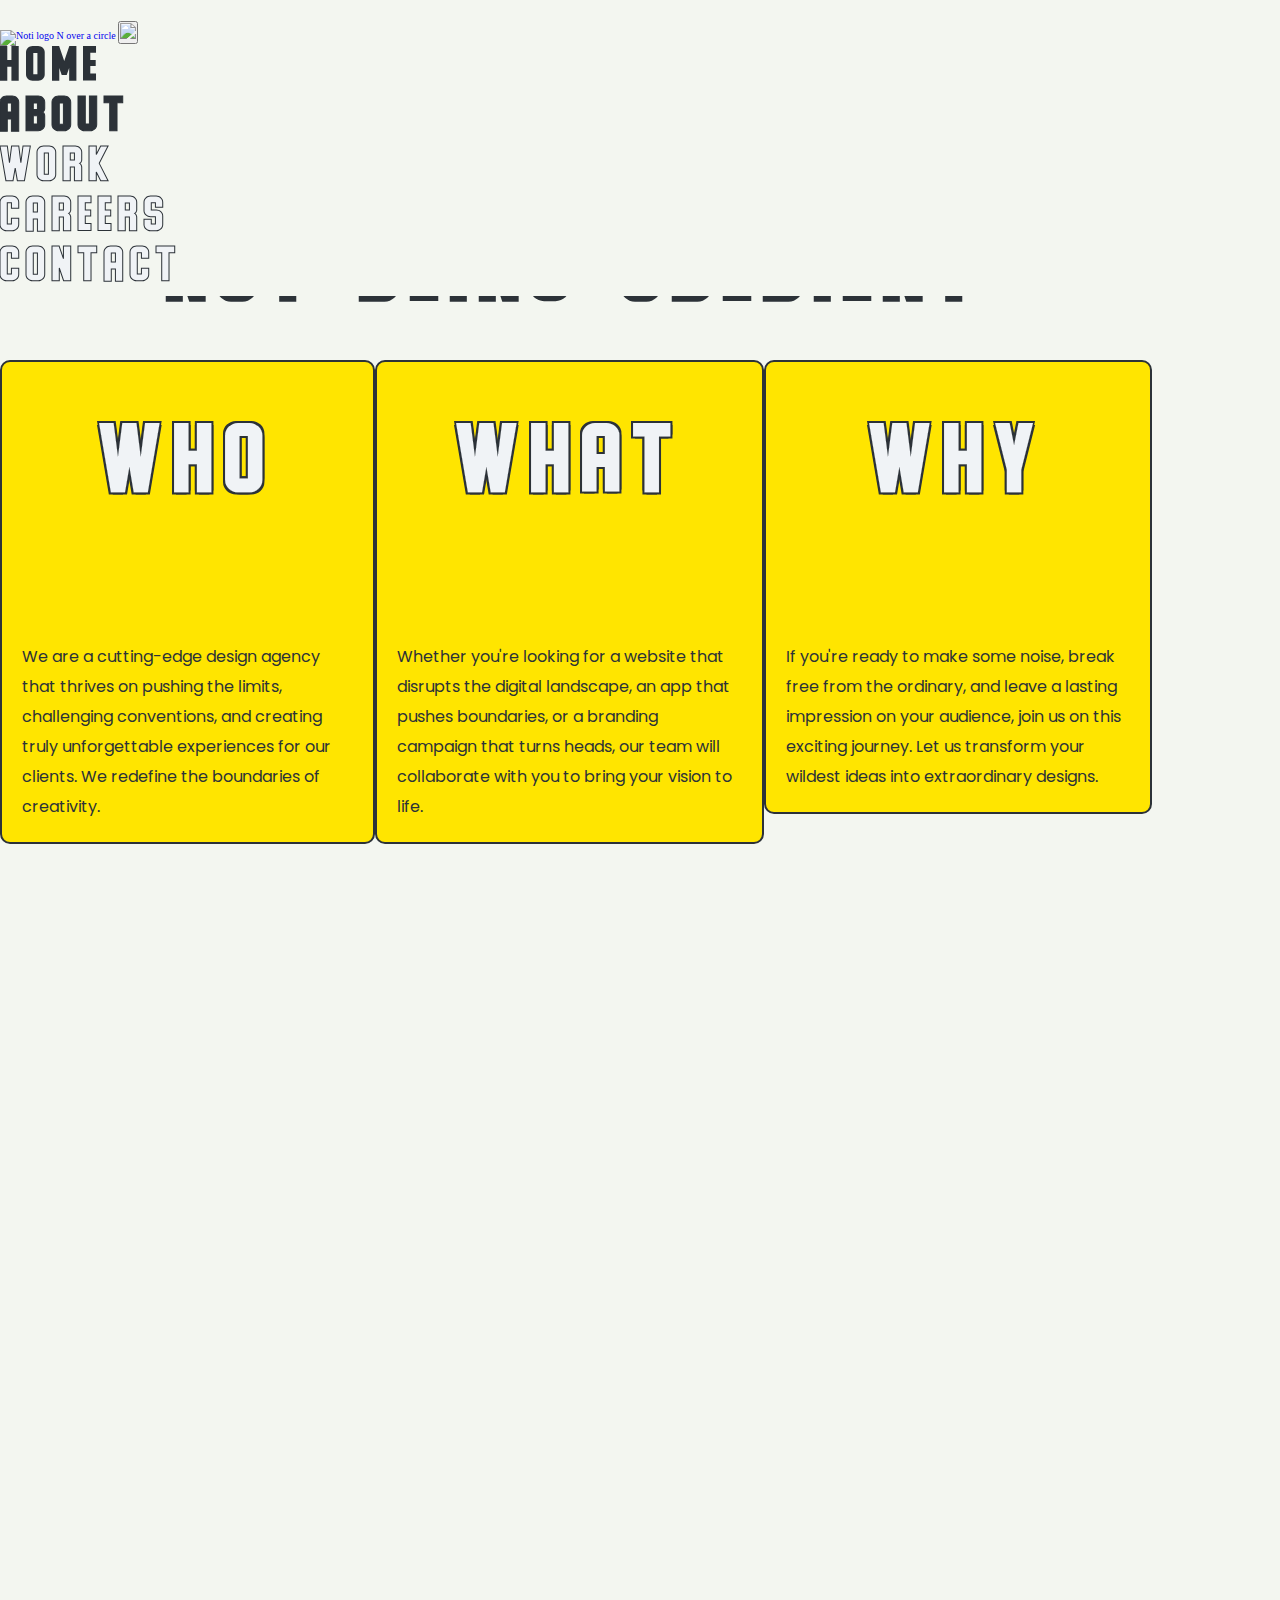
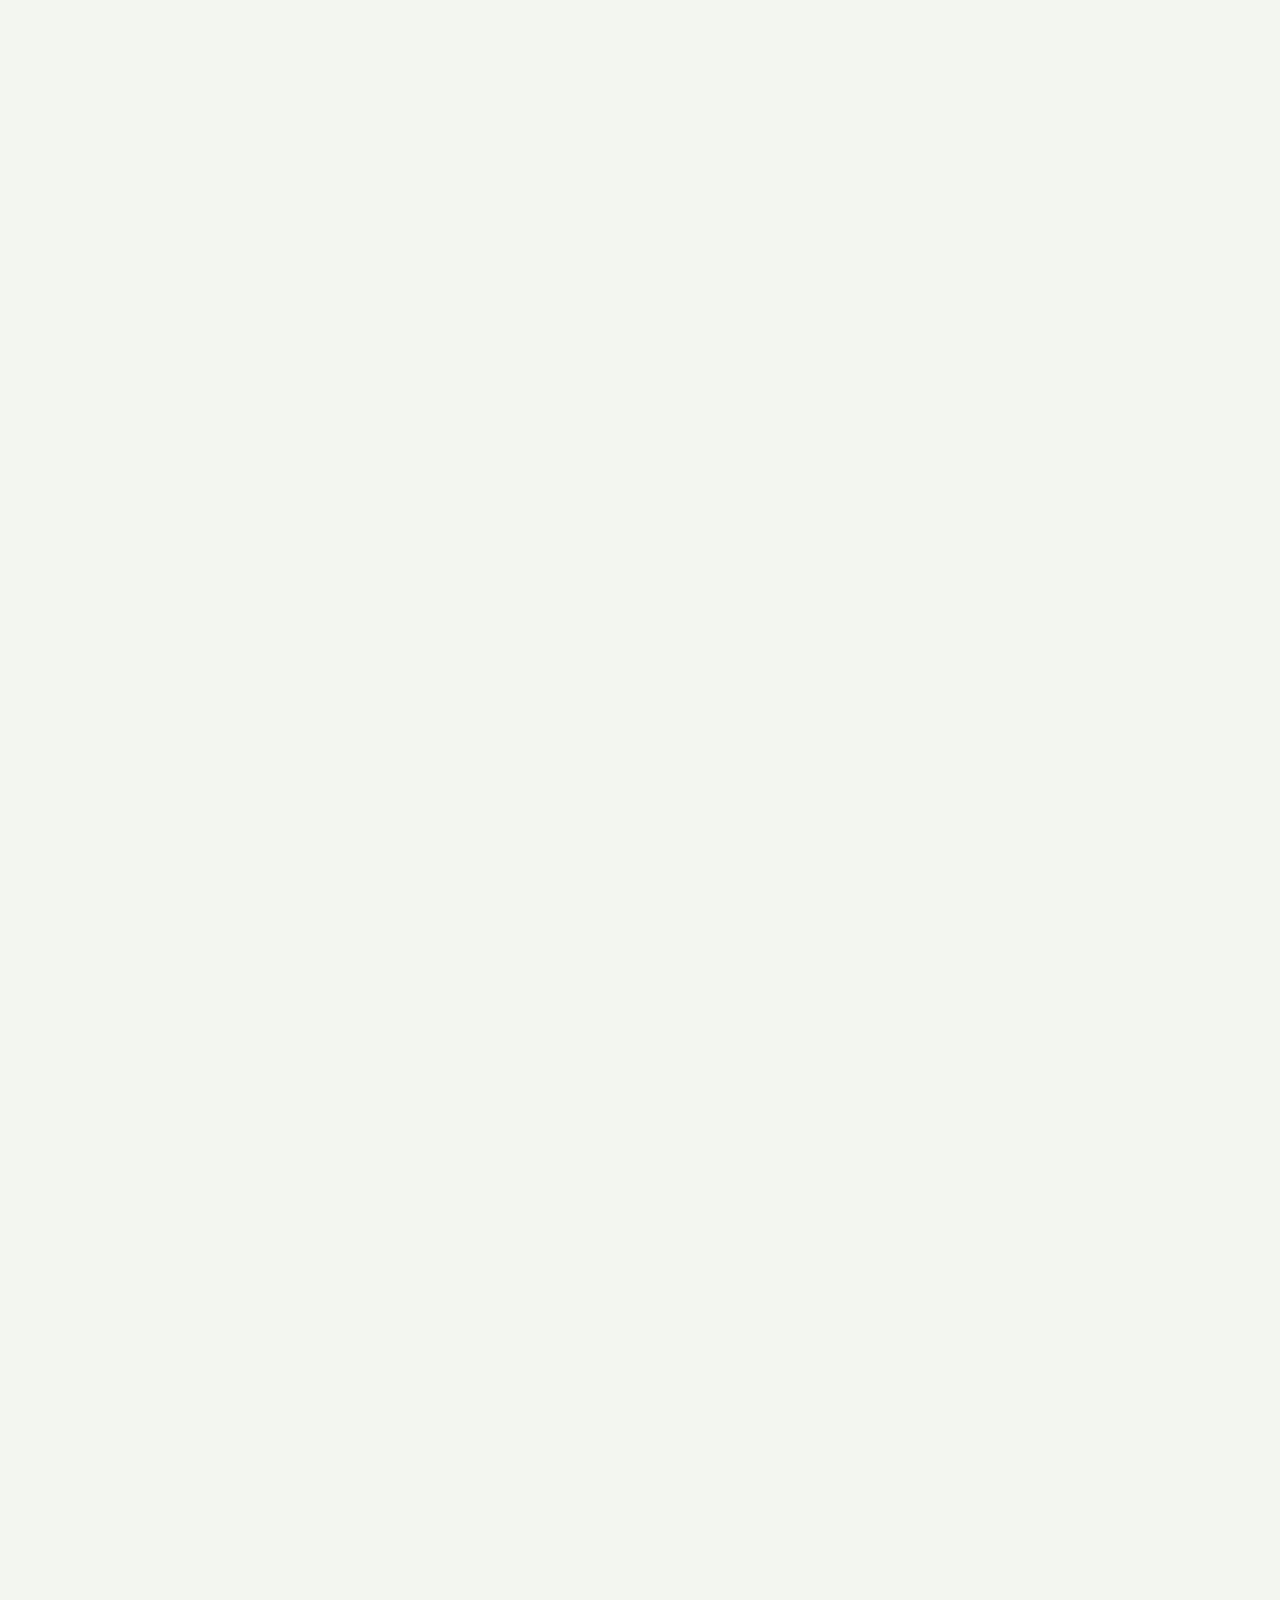
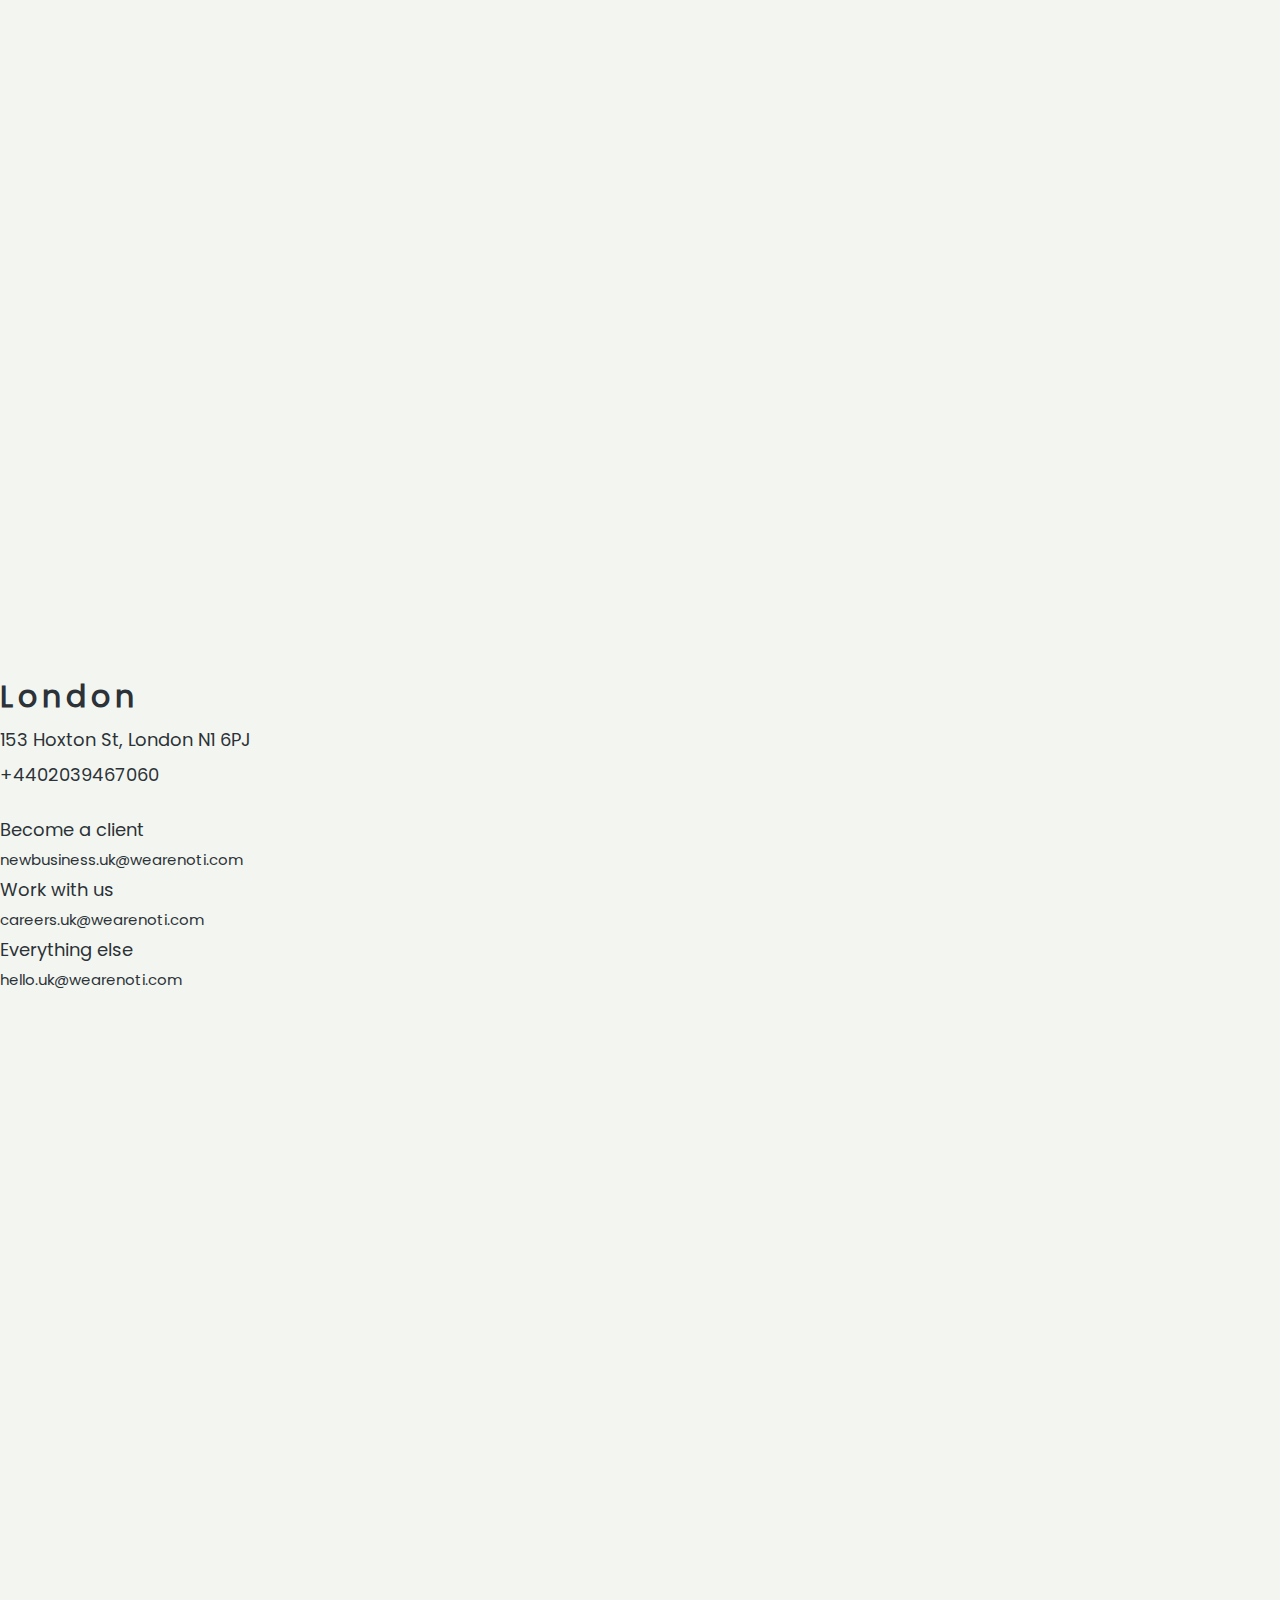
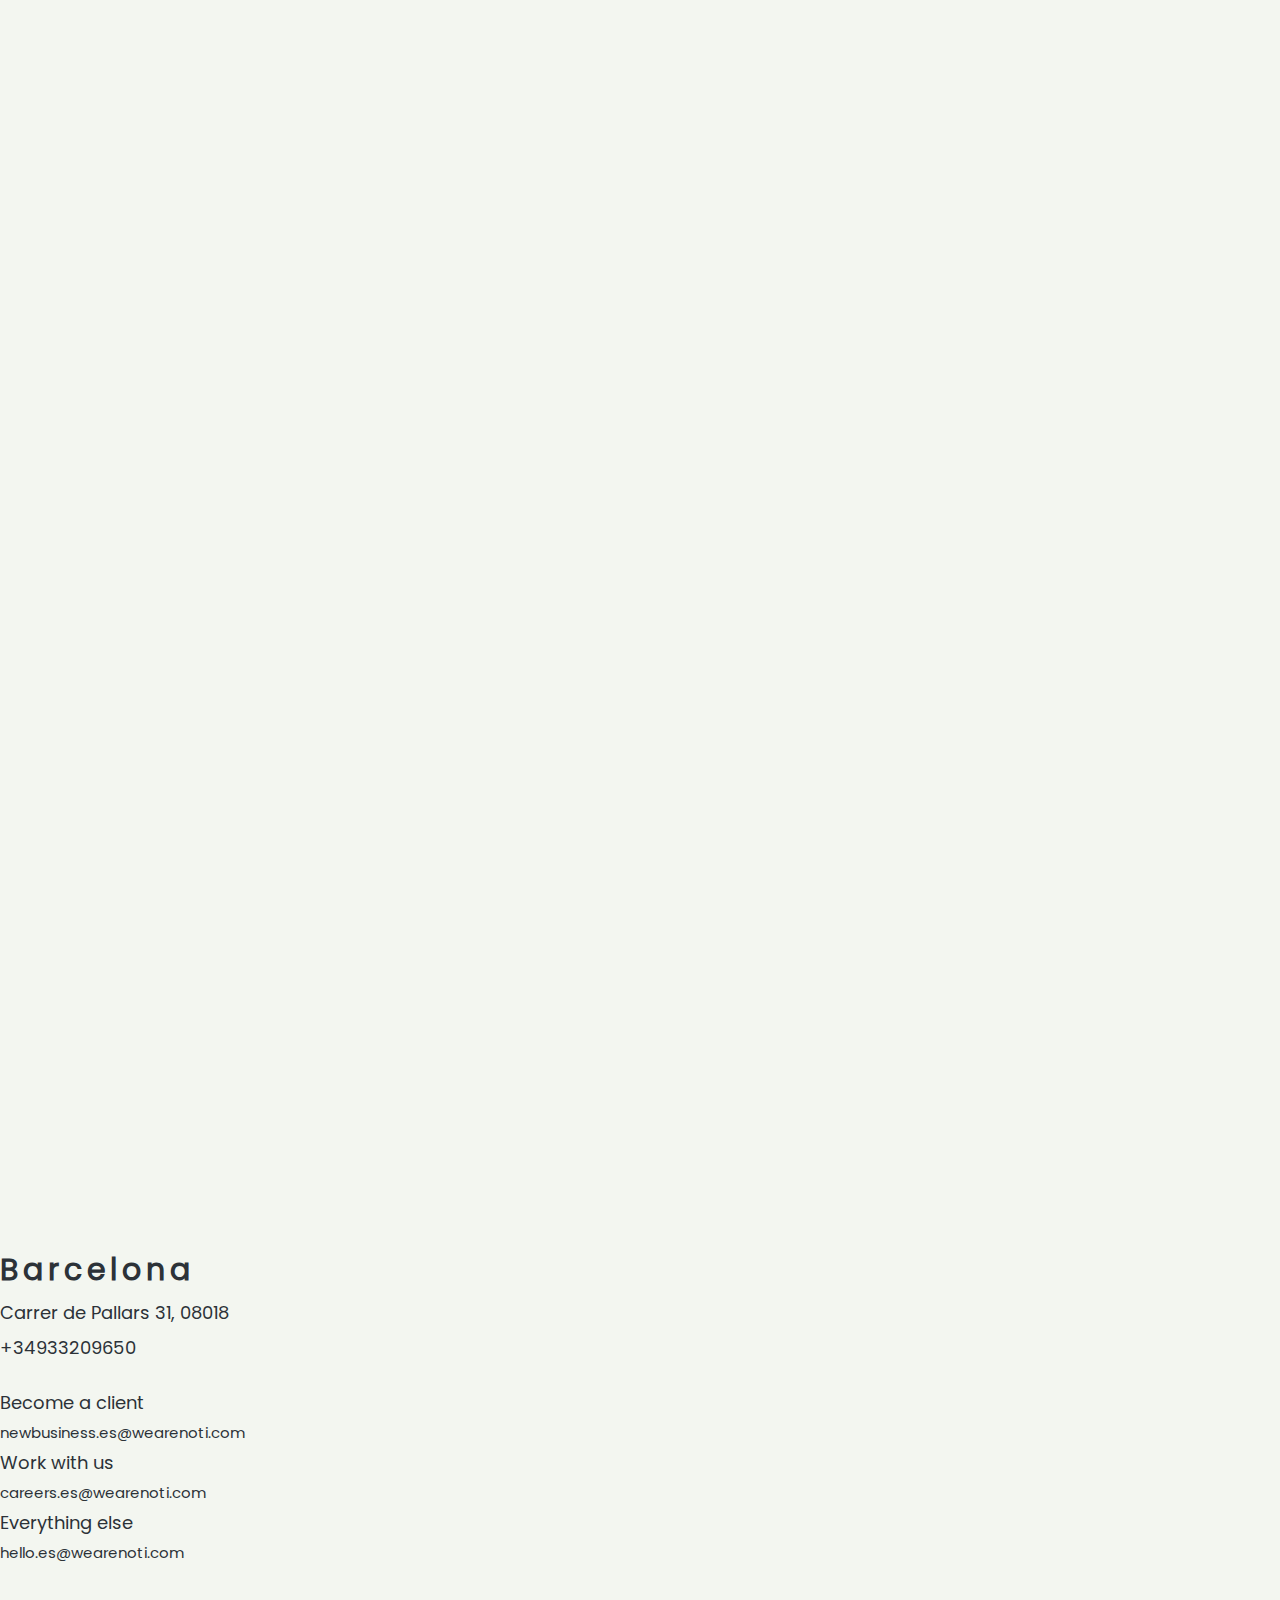
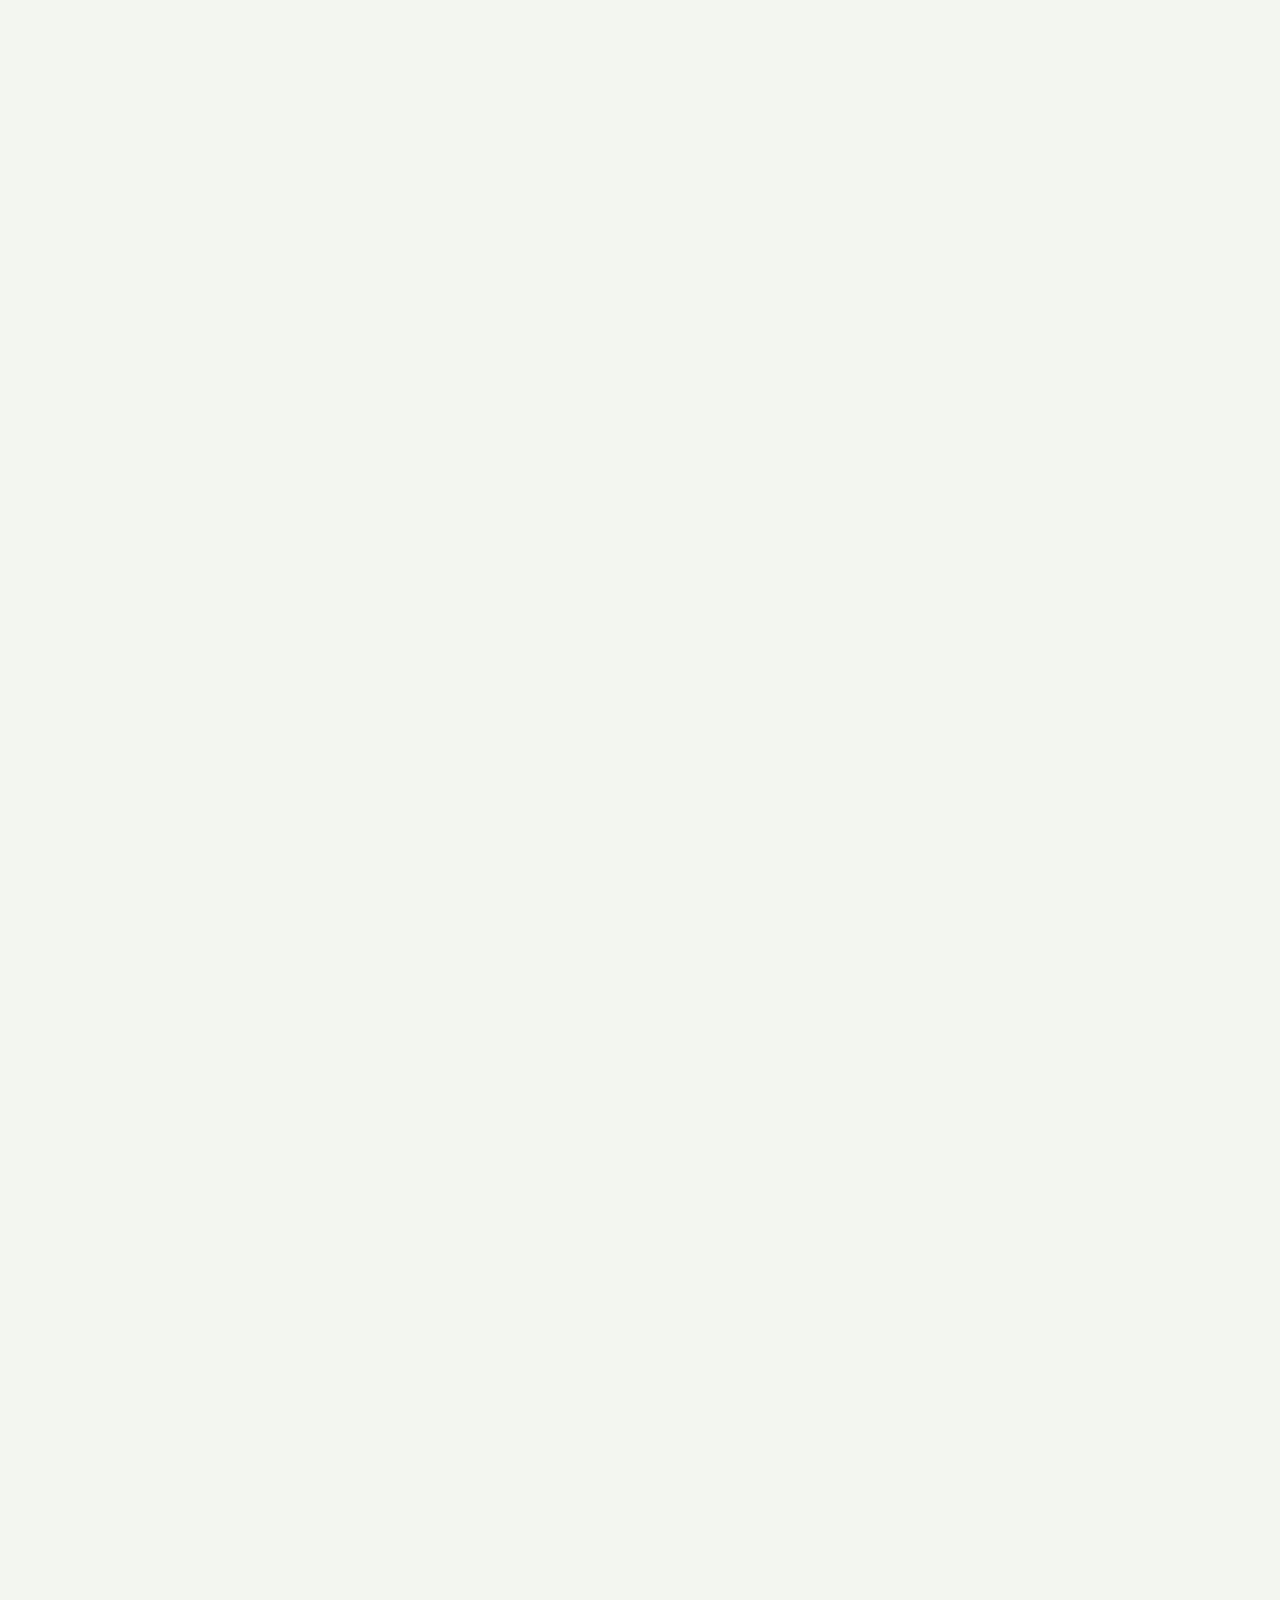
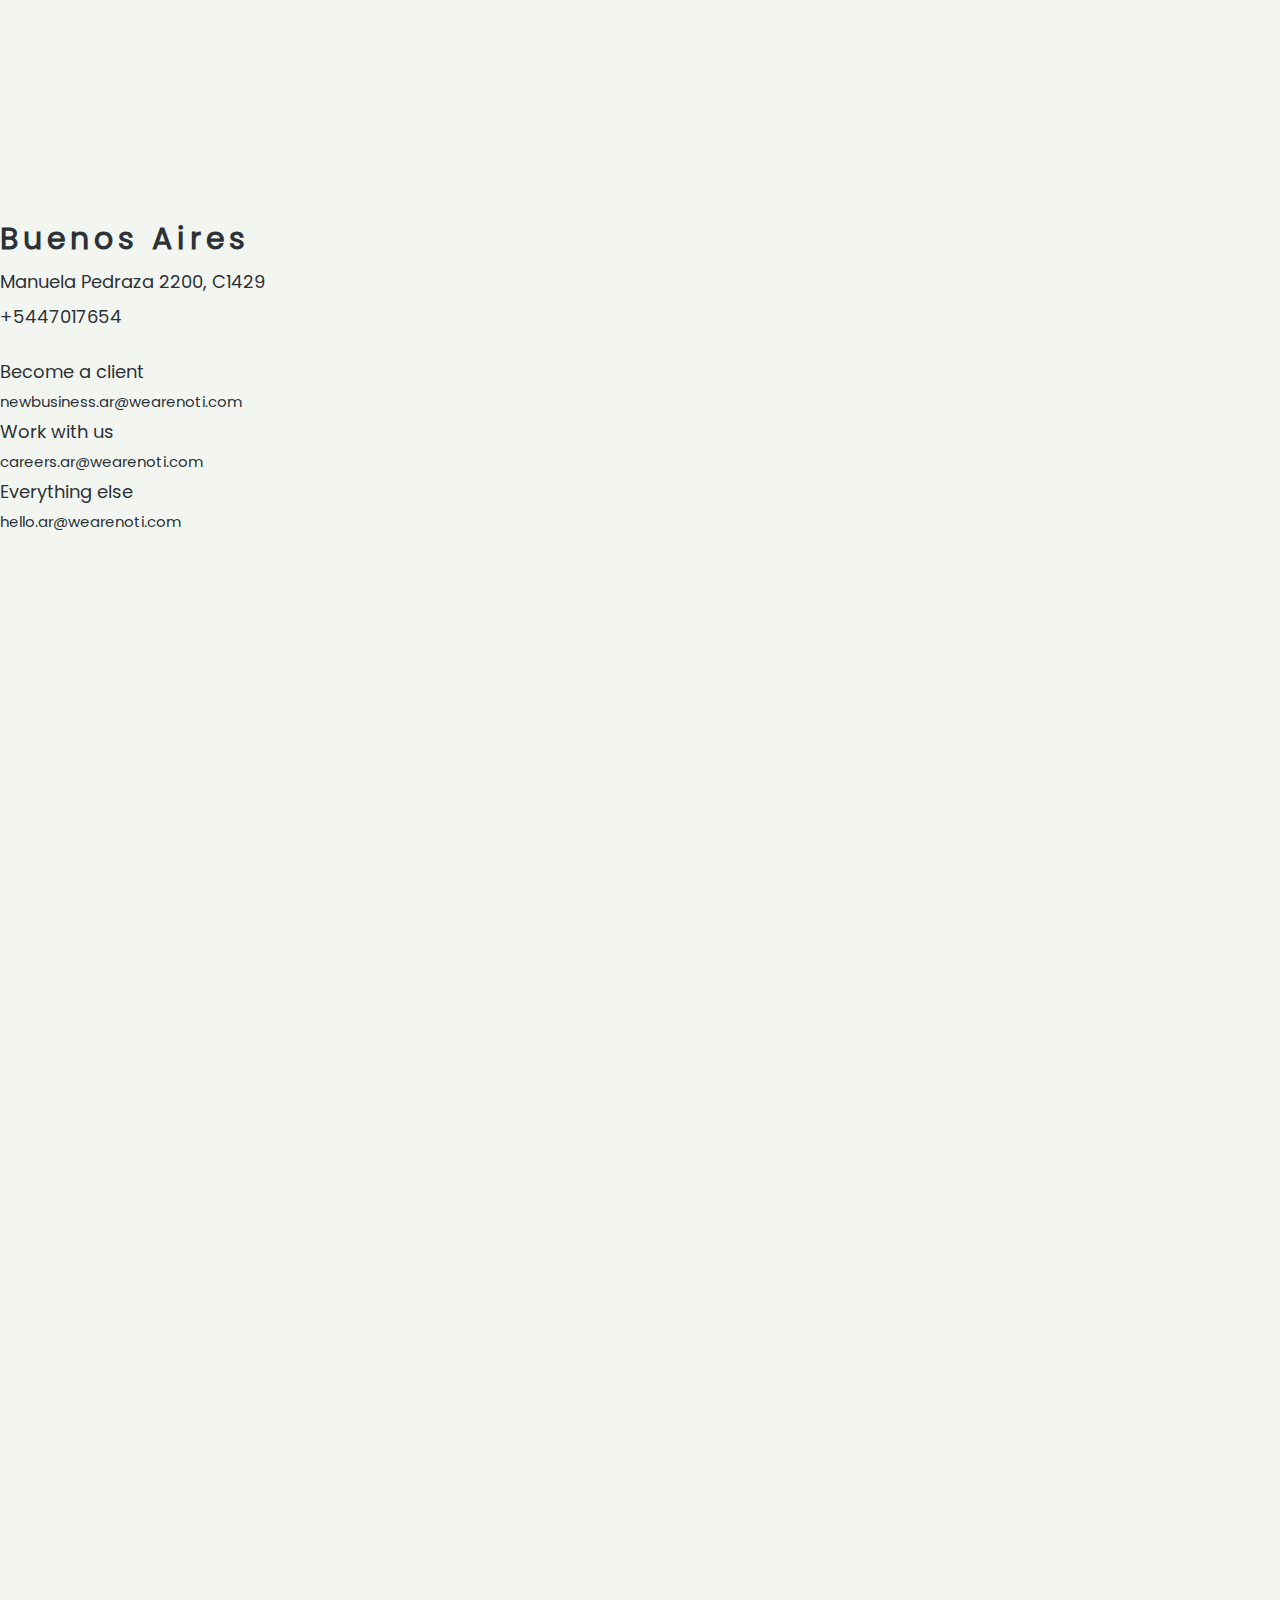
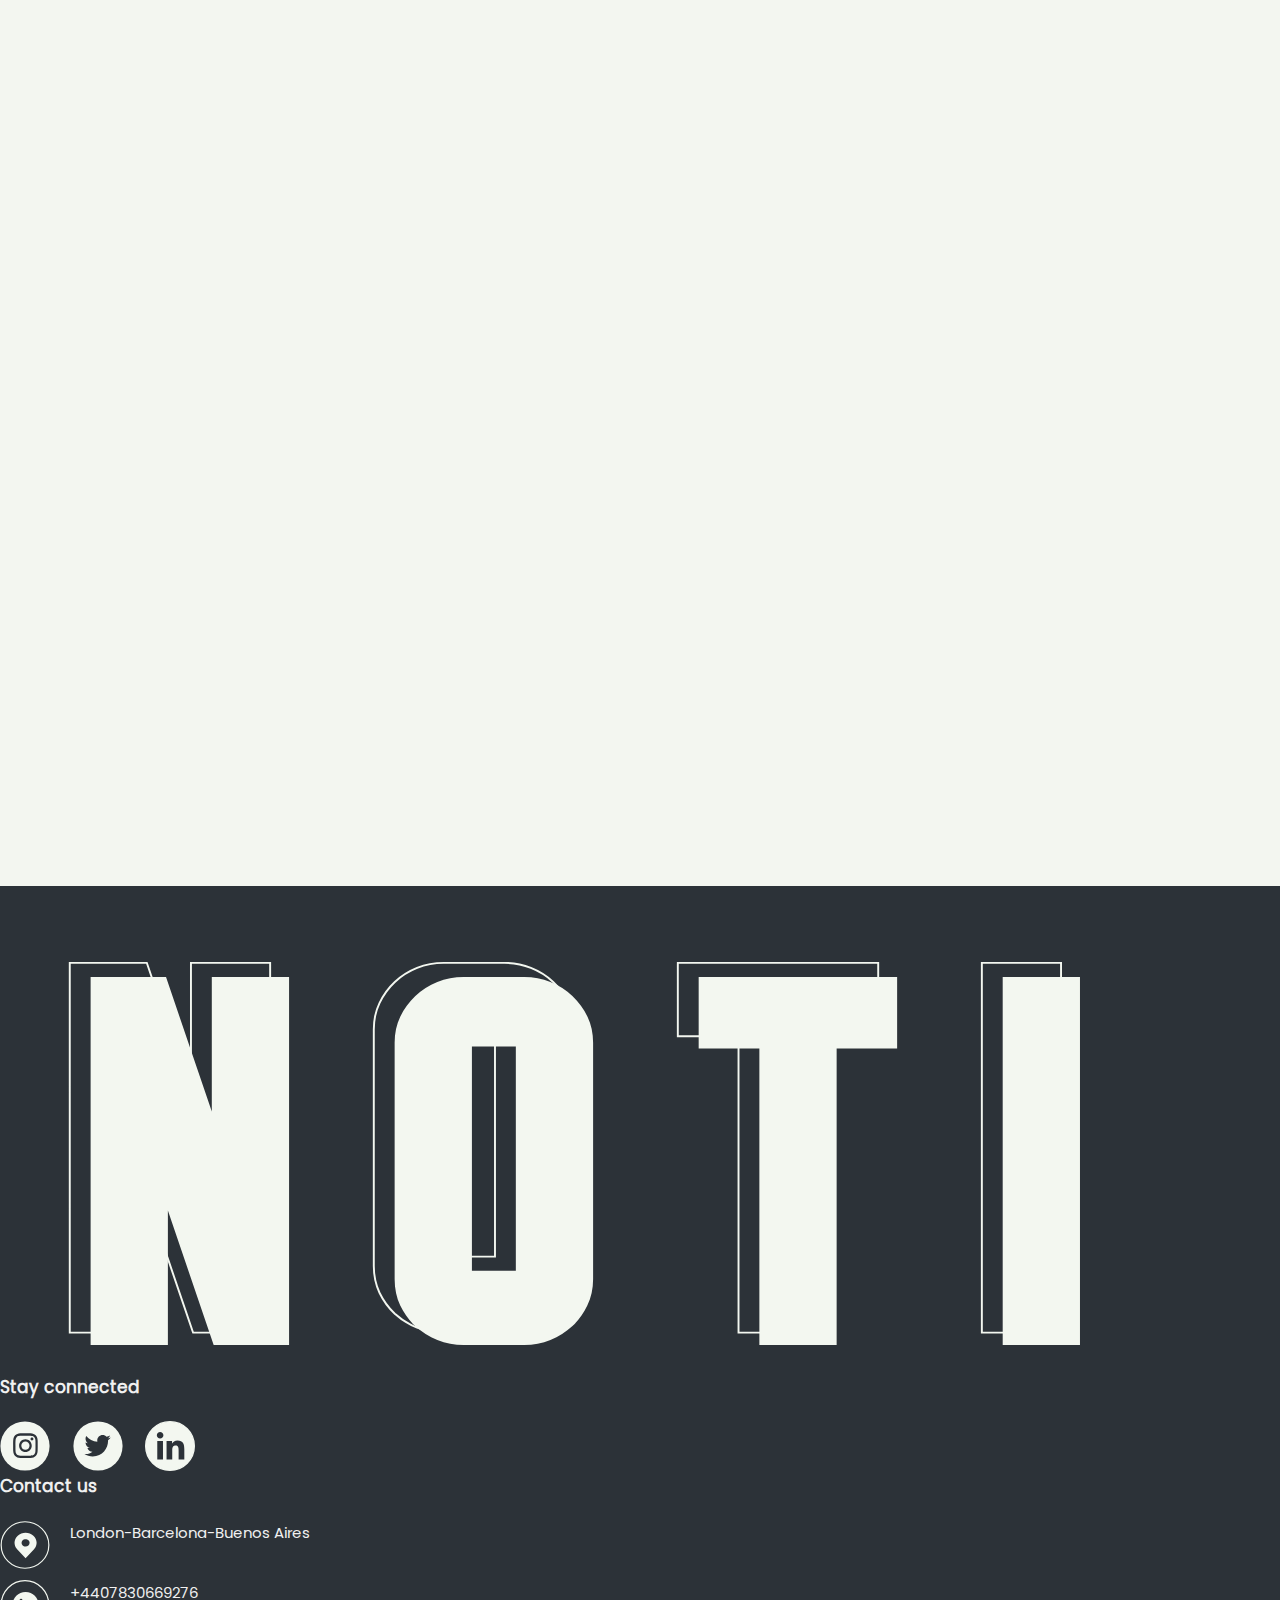
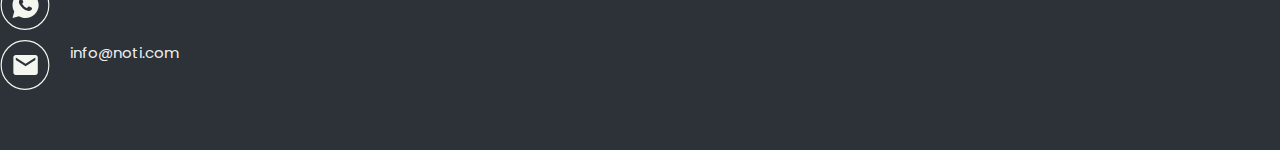
==== commit 9eca46c7: "done done" ====
--- a/pages/about.html
+++ b/pages/about.html
@@ -3,8 +3,11 @@
 <head>
     <meta charset="UTF-8">
     <meta name="viewport" content="width=device-width, initial-scale=1.0">
-    <title>NOTI</title>
+    <meta name="description" content="What We Do Everyday: whether you're looking for a website that disrupts the digital landscape, an app that pushes boundaries, or a branding campaign that turns heads, our team of talented and rebellious designers will collaborate with you to bring your vision to life.">
+    <meta name="description" content="Creative design team, Multinational design agency, Design agency history, Our mission and values, London Barcelona Buenos Aires designers, Creative agency culture, Our design philosophy, Meet our team, Design agency expertise, Design agency awards and recognition">
+    <title>About - NOTI</title>
     <link href="https://cdn.jsdelivr.net/npm/bootstrap@5.3.1/dist/css/bootstrap.min.css" rel="stylesheet" integrity="sha384-4bw+/aepP/YC94hEpVNVgiZdgIC5+VKNBQNGCHeKRQN+PtmoHDEXuppvnDJzQIu9" crossorigin="anonymous">
+    <link href="https://unpkg.com/aos@2.3.1/dist/aos.css" rel="stylesheet">
     <link rel="stylesheet" href="../css/style.css">
 
 </head>
@@ -14,8 +17,8 @@
     <header>
       <nav class="navbar navbar-expand-lg nav_bootstrap">
         <div class="container-fluid bg--light">
-          <a class="navbar-brand" href="">
-            <img class="btn_logo" src="../img/logo-circle-light.svg" width="80px">
+          <a class="navbar-brand" href="../index.html">
+            <img class="btn_logo" src="../img/logo-n-dark.svg" alt="Noti logo N over a circle" width="80px">
           </a>
           <button class="navbar-toggler shadow-none border-0 btn-burger" type="button" data-bs-toggle="collapse" data-bs-target="#menu" aria-controls="navbarSupportedContent" aria-expanded="false" aria-label="Toggle navigation">
             <img src="../img/icn-burger-dark.svg" width="40px">
@@ -39,47 +42,59 @@
       <section class="row about_main_section1">
 
         <article>
-          <h1 class="h3_about dark_text">NAUGHTY:</h1>
-          <h2 class="h2_about dark_text">“NOT-BEING-OBEDIENT”</h2>
+          <h1 class="h3_about dark_text" class="h5_careers" data-aos="fade-up" data-aos-offset="50" data-aos-duration="500">NAUGHTY:</h1>
+          <h2 class="h2_about dark_text" class="h5_careers" data-aos="fade-up" data-aos-offset="50" data-aos-duration="700">“NOT-BEING-OBEDIENT”</h2>
         </article>
       
-        <article class="col-xl-4 col-sm-12 about_main_frame_card">
-
-          <div class="about_main_card--default">
-            <h2 class="h2_about_card">WHO<br>WE<br>ARE</h2>
-          </div>
-
-          <div class="about_main_card--hover">
-            <h3 class="h5_about center_align">WE’RE THE EXPERTS</h3>
-            <p class="p_about_section1_card">We are a cutting-edge design agency that thrives on pushing the limits, challenging conventions, and creating truly unforgettable experiences for our clients. We redefine the boundaries of creativity.</p>
-          </div>
-      
-        </article>
-
-        <article class="col-xl-4 col-sm-12 about_main_frame_card">
-
-          <div class="about_main_card--default">
-            <h2 class="h2_about_card">WHAT<br>WE<br>DO</h2>
-          </div>
-
-          <div class="about_main_card--hover">
-            <h3 class="h5_about center_align">WE DO EVERYTHING</h3>
-            <p class="p_about_section1_card">Whether you're looking for a website that disrupts the digital landscape, an app that pushes boundaries, or a branding campaign that turns heads, our team of talented and rebellious designers will collaborate with you to bring your vision to life.</p>
-          </div>
-
-        </article>
-
-        <article class="col-xl-4 col-sm-12 about_main_frame_card">
-      
-          <div class="about_main_card--default">
-            <h2 class="h2_about_card">WHY<br>WE DO<br>IT</h2>
-          </div>
-
-          <div class="about_main_card--hover">
-            <h3 class="h5_about center_align">WE’RE PASSIONATE</h3>
-            <p class="p_about_section1_card">If you're ready to make some noise, break free from the ordinary, and leave a lasting impression on your audience, join us on this exciting journey. Let us transform your wildest ideas into extraordinary designs.</p>
-          </div>
-      
+        <article class="about_main_frame_card container">
+
+          <div class="about_accordion row justify-content-around">
+
+            <div class="about_accordion-item col-lg-3 col-md-7 col-sm-12" data-aos="fade-right">
+              
+                <button class="about_accordion-button h2_about_card text-light bg--yellow" type="button" data-bs-toggle="collapse" data-bs-target="#collapseOne" aria-expanded="false" aria-controls="collapseOne">
+                  WHO
+                  <lottie-player class="lottie-arrow" src="https://lottie.host/1e4aefc9-70ef-4fda-8b9c-eb823ff896b0/JgSVCRR6tr.json" background="transparent" speed="1" style="width: 80px; height: 80px; color: #2C3238;" loop autoplay></lottie-player>
+                </button>
+              
+              <div id="collapseOne" class="accordion-collapse collapse p_careers" data-bs-parent="#accordionExample">
+                <div class="about_accordion-body">
+                  <p class="p_about_section1_card">We are a cutting-edge design agency that thrives on pushing the limits, challenging conventions, and creating truly unforgettable experiences for our clients. We redefine the boundaries of creativity.</p>
+                </div>
+              </div>
+            </div>
+
+            <div class="about_accordion-item col-lg-3 col-md-7 col-sm-12" data-aos="fade-up">
+
+              <button class="about_accordion-button collapsed h2_about_card text-light bg--yellow" type="button" data-bs-toggle="collapse" data-bs-target="#collapseTwo" aria-expanded="false" aria-controls="collapseTwo">
+                WHAT
+                <lottie-player class="lottie-arrow" src="https://lottie.host/1e4aefc9-70ef-4fda-8b9c-eb823ff896b0/JgSVCRR6tr.json" background="transparent" speed="1" speed="1" style="width: 80px; height: 80px; color: #2C3238;" loop autoplay></lottie-player>
+                </button>
+
+              <div id="collapseTwo" class="collapse p_careers" data-bs-parent="#accordionExample">
+                <div class="about_accordion-body">
+                  <p class="p_about_section1_card">Whether you're looking for a website that disrupts the digital landscape, an app that pushes boundaries, or a branding campaign that turns heads, our team will collaborate with you to bring your vision to life.</p>
+                </div>
+              </div>
+
+            </div>
+
+            <div class="about_accordion-item col-lg-3 col-md-7 col-sm-12" data-aos="fade-left">
+              
+                <button class="about_accordion-button collapsed h2_about_card text-light bg--yellow" type="button" data-bs-toggle="collapse" data-bs-target="#collapseThree" aria-expanded="false" aria-controls="collapseThree">
+                 WHY
+                <lottie-player class="lottie-arrow" src="https://lottie.host/1e4aefc9-70ef-4fda-8b9c-eb823ff896b0/JgSVCRR6tr.json" background="transparent" speed="1" speed="1" style="width: 80px; height: 80px; color: #2C3238;" loop autoplay></lottie-player>
+                </button>
+              
+              <div id="collapseThree" class="collapse p_careers" data-bs-parent="#accordionExample">
+                <div class="about_accordion-body">
+                  <p class="p_about_section1_card">If you're ready to make some noise, break free from the ordinary, and leave a lasting impression on your audience, join us on this exciting journey. Let us transform your wildest ideas into extraordinary designs.</p>
+                </div>
+              </div>
+            </div>
+
+          </div>
+
         </article>
 
       </section>
@@ -87,16 +102,16 @@
       <section class="container about_main_section2">
         <article class="row">
 
-          <div class="col-xl-3 col-md-6 col-xs-12 about_main_section_heading">
+          <div class="col-xl-3 col-md-6 col-xs-12 about_main_section_heading" data-aos="fade-right">
             <h3 class="h5_about text--dark">WHAT WE DO<br>EVERYDAY</h3>
             <img class="arrow_side"src="../img/subheadings_arrow.svg" width="90%">
             <img class="arrow_down" src="../img/subheadings_arrow_down.svg" height="72px">
           </div>
 
-          <div class="col-xl-3 col-md-6 col-xs-12 about_main_section2_card">
-            <div class="about_main_section2_card_headings">
-              <h2 class="h6_about text--dark left_aling">01</h2>
-              <h3 class="h5_about_section2 dark_text left_align">Strategy & insight</h3>
+          <div class="col-xl-3 col-md-6 col-xs-12 about_main_section2_card" data-aos="fade-up" data-aos-duration="500">
+            <div class="about_main_section2_card_headings">
+              <h5 class="h6_about text--dark left_aling">01</h5>
+              <h4 class="h5_about_section2 dark_text left_align">Strategy & insight</h4>
             </div>
             <div class="about_main_section2_card_p">
               <p class="p_about_section2 text--dark left_align">Brand strategy</p>
@@ -106,10 +121,10 @@
             </div>
           </div>
 
-          <div class="col-xl-3 col-md-6 col-xs-12 about_main_section2_card">
-            <div class="about_main_section2_card_headings">
-              <h2 class="h6_about text--dark left_aling">02</h2>
-              <h3 class="h5_about_section2 dark_text left_align">Integrated brand campaigns</h3>
+          <div class="col-xl-3 col-md-6 col-xs-12 about_main_section2_card" data-aos="fade-up" data-aos-duration="700">
+            <div class="about_main_section2_card_headings">
+              <h5 class="h6_about text--dark left_aling">02</h5>
+              <h4 class="h5_about_section2 dark_text left_align">Integrated brand campaigns</h4>
             </div>
             <div class="about_main_section2_card_p">
               <p class="p_about_section2 text--dark left_align">Integrated 360° campaigns</p>
@@ -118,10 +133,10 @@
             </div>
           </div>
 
-          <div class="col-xl-3 col-md-6 col-xs-12 about_main_section2_card">
-            <div class="about_main_section2_card_headings">
-              <h2 class="h6_about dark_text left_aling">03</h2>
-              <h3 class="h5_about_section2 dark_text left_align">Branding & design</h3>
+          <div class="col-xl-3 col-md-6 col-xs-12 about_main_section2_card" data-aos="fade-up" data-aos-duration="900">
+            <div class="about_main_section2_card_headings">
+              <h5 class="h6_about dark_text left_aling">03</h5>
+              <h4 class="h5_about_section2 dark_text left_align">Branding & design</h4>
             </div>
             <div class="about_main_section2_card_p">
               <p class="p_about_section2 text--dark left_align">Brand world creation</p>
@@ -137,10 +152,10 @@
           
           </div>
 
-          <div class="col-xl-3 col-md-6 col-xs-12 about_main_section2_card">
-            <div class="about_main_section2_card_headings">
-              <h2 class="h6_about text--dark left_aling">04</h2>
-              <h3 class="h5_about_section2 text--dark left_align">Influencer & social engagement</h3>
+          <div class="col-xl-3 col-md-6 col-xs-12 about_main_section2_card" data-aos="fade-up" data-aos-duration="1100">
+            <div class="about_main_section2_card_headings">
+              <h5 class="h6_about text--dark left_aling">04</h5>
+              <h4 class="h5_about_section2 text--dark left_align">Influencer & social engagement</h4>
             </div>
             <div class="about_main_section2_card_p">
               <p class="p_about_section2 text--dark left_align">Content, influencer and social<br>strategy</p>
@@ -149,10 +164,10 @@
             </div>
           </div>
 
-          <div class="col-xl-3 col-md-6 col-xs-12 about_main_section2_card">
-            <div class="about_main_section2_card_headings">
-              <h2 class="h6_about text--dark left_aling">05</h2>
-              <h3 class="h5_about_section2 dark_text left_align">Content & production</h3>
+          <div class="col-xl-3 col-md-6 col-xs-12 about_main_section2_card" data-aos="fade-up" data-aos-duration="1300">
+            <div class="about_main_section2_card_headings">
+              <h5 class="h6_about text--dark left_aling">05</h5>
+              <h4 class="h5_about_section2 dark_text left_align">Content & production</h4>
             </div>
             <div class="about_main_section2_card_p">
               <p class="p_about_section2 text--dark left_align">Content strategy and creative</p>
@@ -162,10 +177,10 @@
             </div>
           </div>
 
-          <div class="col-xl-3 col-md-6 col-xs-12 about_main_section2_card">
-            <div class="about_main_section2_card_headings">
-              <h2 class="h6_about text--dark left_aling">06</h2>
-              <h3 class="h5_about_section2 dark_text left_align">Studio & creation</h3>
+          <div class="col-xl-3 col-md-6 col-xs-12 about_main_section2_card" data-aos="fade-up" data-aos-duration="1500">
+            <div class="about_main_section2_card_headings">
+              <h5 class="h6_about text--dark left_aling">06</h5>
+              <h4 class="h5_about_section2 dark_text left_align">Studio & creation</h4>
             </div>
             <div class="about_main_section2_card_p">
               <p class="p_about_section2 text--dark left_align">Illustration and animation</p>
@@ -179,16 +194,16 @@
 
       <section class="row about_main_section3">
 
-        <article class="col-lg-3 about_main_section_heading">
+        <article class="col-lg-3 about_main_section_heading" data-aos="fade-right">
           <h3 class="h5_about text--dark">WHERE<br>WE ARE</h3>
           <img class="arrow_side"src="../img/subheadings_arrow.svg" width="100%">
           <img class="arrow_down" src="../img/subheadings_arrow_down.svg" height="72px">
         </article>
       
-        <article class="col-lg-9">
+        <article class="col-lg-9" >
           <div class="row">
-            <h4 class="col-lg-9 about_main_section3_subheading h4_about text--dark">We’re based in London, Barcelona and Buenos Aires.</h4>
-            <div class="col-lg-9 frame_stroke">
+            <h4 class="col-lg-9 about_main_section3_subheading h4_about text--dark" data-aos="fade-left">We’re based in London, Barcelona and Buenos Aires.</h4>
+            <div class="col-lg-9 frame_stroke" data-aos="fade-up">
               <p class="h5_about_section3 text--dark left_align">We work with friends and clients all over the world</p>
               <img class="about_yellowstroke" src="../img/about_yellow stroke.svg">
             </div>
@@ -226,7 +241,7 @@
         </article>
 
         <article class="col-md-6">
-          <img class="work_main_img_50 about_main_section_img" src="../img/about_section4.png">
+          <img class="work_main_img_50 about_main_section_img" data-aos="zoom-in" src="../img/about_section4.png" alt="image showing four members of the London team in casual wear being playful in a hallway at the office">
         </article>
 
       </section>
@@ -261,7 +276,7 @@
         </article>
 
         <article class="col-md-6 order-md-fist">
-          <img class="work_main_img_50 about_main_section_img" src="../img/about_section5.png">
+          <img class="work_main_img_50 about_main_section_img" data-aos="zoom-in" src="../img/about_section5.png" alt="image showing the team from the offices in Barcelona from above having an informal meeting ">
         </article>
         
       </section>
@@ -283,7 +298,7 @@
                   <p class="p_about_section3 text--dark left_align">newbusiness.ar@wearenoti.com</p>
                 </div>
                 <div class="about_main_section_details">
-                  <p class="text--darkleft_align">Work with us</p>
+                  <p class="text--dark left_align">Work with us</p>
                   <p class="p_about_section3 text--dark left_align">careers.ar@wearenoti.com</p>
                 </div>
                 <div class="about_main_section_details">
@@ -296,18 +311,19 @@
         </article>
 
         <article class="col-md-6">
-          <img class="work_main_img_50 about_main_section_img" src="../img/about_section6.png">
+          <img class="work_main_img_50 about_main_section_img" data-aos="zoom-in" src="../img/about_section6.png" alt="image showing a work bench at the offices in Buenos Aires where there's two people focused on their laptops">
         </article>
         
       </section>
     </main>
 
     <footer class="container-fluid">
-      <section class="row">
+      <section class="row justify-content-around">
 
         <article class="col-lg-5 col-xs-10">
           <img class="footer_logo" src="../img/logo.svg">
         </article>
+
         <article class="col-lg-2 col-md-6 col-xs-10 footer_column2">
           <h3 class="h6-footer">Stay connected</h3>
           <div class="footer_socialicons">
@@ -316,6 +332,7 @@
             <a href=""><img class="footer_icn" src="../img/icn-linkedin.svg" width="40px"></a>       
           </div>
         </article>
+
         <article class="col-lg-3 col-md-6 col-xs-10 footer_column3">
           <h3 class="h6-footer">Contact us</h3>
           <div class="footer_contact_frame">
@@ -337,5 +354,11 @@
 
   </div>
 <script src="https://cdn.jsdelivr.net/npm/bootstrap@5.3.1/dist/js/bootstrap.bundle.min.js" integrity="sha384-HwwvtgBNo3bZJJLYd8oVXjrBZt8cqVSpeBNS5n7C8IVInixGAoxmnlMuBnhbgrkm" crossorigin="anonymous"></script>
+<script src="https://unpkg.com/aos@2.3.1/dist/aos.js"></script>
+<script>
+  AOS.init();
+</script>
+<script src="https://unpkg.com/@lottiefiles/lottie-player@latest/dist/lottie-player.js"></script> 
+
 </body>
 </html>--- a/css/style.css
+++ b/css/style.css
@@ -116,6 +116,8 @@
 
 .footer_icn {
   padding-right: 2rem;
+  width: 50px;
+  height: 50px;
 }
 
 .footer_logo {
@@ -154,15 +156,13 @@
   z-index: 1;
   background-color: #2C3238;
   width: 100%;
-  height: 6rem;
+  height: 5rem;
 }
 header .nav_bootstrap .btn_logo {
   margin-top: 0;
-  padding-top: 5rem;
-  position: relative;
 }
 header .nav_bootstrap .navbar-nav {
-  padding-top: 2rem;
+  padding-top: rem;
   width: 100%;
 }
 header .nav_bootstrap .navbar-nav .nav-link {
@@ -210,28 +210,20 @@
 
 /*NAV responsive*/
 @media only screen and (max-width: 990px) {
-  .li--light, header .nav_bootstrap .navbar-nav .li--light--active {
-    padding-top: 4rem;
-  }
-  .li--light--active {
-    padding-top: 4rem;
-  }
-  .li--dark, header .nav_bootstrap .navbar-nav .li--dark--active {
-    padding-top: 4rem;
-  }
-  .li--dark--active {
-    padding-top: 4rem;
-  }
-}
-@media screen and (max-width: 990px) {
   .btn_logo {
-    padding-top: 1rem;
+    padding-top: 0;
   }
   .nav_bootstrap {
     height: 10rem;
   }
   .navbar-nav {
     height: 90vh;
+    padding-bottom: 15rem;
+  }
+}
+@media screen and (min-width: 991px) {
+  .btn_logo {
+    padding-top: 3rem;
   }
 }
 .index_main_container {
@@ -251,27 +243,27 @@
   margin-bottom: 2rem;
 }
 .index_main_container .index_main_section2 {
-  padding-top: 5rem;
   padding-bottom: 10rem;
   background-color: #2C3238;
 }
 .index_main_container .index_main_section3 {
-  padding-top: 12rem;
-  background-color: #f0f3f6;
-}
-.index_main_container .index_main_section3 .index_row_90 {
-  padding: 0 5vw;
-  width: 90%;
+  padding-top: 10rem;
+  padding-bottom: 10rem;
+  background-color: #F3F6F0;
 }
 .index_main_container .index_main_section4 {
   width: 90%;
-  padding-top: 12rem;
-  padding-bottom: 12rem;
+  padding-top: 10rem;
+  padding-bottom: 10rem;
   background-color: #2C3238;
 }
 .index_main_container .index_main_section5 {
-  padding: 12rem 0;
-  background-color: #f0f3f6;
+  padding: 10rem 0;
+  background-color: #F3F6F0;
+}
+
+.work_main_card_project_latest {
+  padding-right: 2rem;
 }
 
 .h3_index {
@@ -304,6 +296,11 @@
   padding-bottom: 4rem;
 }
 
+@media only screen and (max-width: 768px) {
+  .work_main_card_project_latest {
+    padding-bottom: 5rem;
+  }
+}
 .bg--dark {
   background-color: #2C3238;
 }
@@ -356,6 +353,8 @@
 
 .footer_icn {
   padding-right: 2rem;
+  width: 50px;
+  height: 50px;
 }
 
 .footer_logo {
@@ -394,15 +393,13 @@
   z-index: 1;
   background-color: #2C3238;
   width: 100%;
-  height: 6rem;
+  height: 5rem;
 }
 header .nav_bootstrap .btn_logo {
   margin-top: 0;
-  padding-top: 5rem;
-  position: relative;
 }
 header .nav_bootstrap .navbar-nav {
-  padding-top: 2rem;
+  padding-top: rem;
   width: 100%;
 }
 header .nav_bootstrap .navbar-nav .nav-link {
@@ -450,28 +447,20 @@
 
 /*NAV responsive*/
 @media only screen and (max-width: 990px) {
-  .li--light, header .nav_bootstrap .navbar-nav .li--light--active {
-    padding-top: 4rem;
-  }
-  .li--light--active {
-    padding-top: 4rem;
-  }
-  .li--dark, header .nav_bootstrap .navbar-nav .li--dark--active {
-    padding-top: 4rem;
-  }
-  .li--dark--active {
-    padding-top: 4rem;
-  }
-}
-@media screen and (max-width: 990px) {
   .btn_logo {
-    padding-top: 1rem;
+    padding-top: 0;
   }
   .nav_bootstrap {
     height: 10rem;
   }
   .navbar-nav {
     height: 90vh;
+    padding-bottom: 15rem;
+  }
+}
+@media screen and (min-width: 991px) {
+  .btn_logo {
+    padding-top: 3rem;
   }
 }
 .bg--dark {
@@ -563,30 +552,95 @@
   padding-bottom: 20rem;
 }
 
-/*-----------------------------*/
-.about_main_section_details {
-  padding-bottom: 3rem;
-}
-
-.about_main_card--default {
-  width: 400px;
-  height: 400px;
+/*----------ACCORDION-------------------*/
+.bg--yellow {
   background-color: #FFE500;
-  border-radius: 30px;
+}
+
+.about_accordion {
+  width: 100%;
+  display: flex;
+  flex-direction: row;
+  justify-content: center;
+  align-items: flex-start;
+}
+
+.about_accordion-item {
+  color: #FFE500;
+  background-color: #FFE500;
+  border: 2px solid #2C3238;
+  border-radius: 10px;
+  padding: 2rem;
   padding-top: 5rem;
 }
 
-.about_main_card--hover {
-  width: 400px;
-  height: 400px;
-  border-radius: 30px;
-  padding-top: 5rem;
-  background-color: #2C3238;
+.about_accordion-button {
+  width: 100%;
+  padding-top: 2rem;
+  border: none;
   display: flex;
   flex-direction: column;
-  justify-content: flex-start;
+  justify-content: center;
   align-items: center;
-  box-shadow: 4px 4px 4px 0px rgba(58, 58, 58, 0.1);
+}
+
+.about_accordion-button:not(.collapsed) {
+  width: 100%;
+}
+
+.about_accordion-body {
+  width: 100%;
+}
+
+.h2_about_card {
+  font-family: "myFirstFont-bold";
+  font-size: 8rem;
+  line-height: 8rem;
+  letter-spacing: 1rem;
+  text-align: center;
+  -webkit-text-stroke: 0.01rem #2C3238;
+  text-shadow: -2px -2px 0 #2C3238, 2px -2px 0 #2C3238, -2px 2px 0 #2C3238, 2px 2px 0 #2C3238;
+  color: #F0F0F0;
+}
+
+.lottie-arrow {
+  padding-top: 2rem;
+  padding-bottom: 1rem;
+}
+
+.p_about_section1_card {
+  font-family: "mySecondFont";
+  font-size: 1.6rem;
+  line-height: 3rem;
+  color: #2C3238;
+  text-align: left;
+  padding-top: 2rem;
+  width: 100%;
+}
+
+.about_accordion {
+  --bs-accordion-color: transparent;
+  --bs-accordion-bg: transparent;
+  --bs-accordion-transition: color 0.15s ease-in-out,background-color 0.15s ease-in-out,border-color 0.15s ease-in-out,box-shadow 0.15s ease-in-out,border-radius 0.15s ease;
+  --bs-accordion-border-color: transparent;
+  --bs-accordion-border-width: ;
+  --bs-accordion-border-radius: ;
+  --bs-accordion-inner-border-radius: ;
+  --bs-accordion-btn-padding-x: ;
+  --bs-accordion-btn-padding-y: ;
+  --bs-accordion-btn-color: ;
+  --bs-accordion-btn-bg: ;
+  --bs-accordion-btn-icon: url(data:image/svg+xml,%3csvg xmlns="http://www.w3.org/2000/svg" viewBox="0 0 16 16" fill="%23212529"%3e%3cpath fill-rule="evenodd" d="M1.646 4.646a.5.5 0 0 1 .708 0L8 10.293l5.646-5.647a.5.5 0 0 1 .708.708l-6 6a.5.5 0 0 1-.708 0l-6-6a.5.5 0 0 1 0-.708z"/%3e%3c/svg%3e);
+  --bs-accordion-btn-icon-width: 2rem;
+  --bs-accordion-btn-icon-transform: rotate(-180deg);
+  --bs-accordion-btn-icon-transition: transform 0.2s ease-in-out;
+  --bs-accordion-btn-active-icon: url(data:image/svg+xml,%3csvg xmlns="http://www.w3.org/2000/svg" viewBox="0 0 16 16" fill="%23052c65"%3e%3cpath fill-rule="evenodd" d="M1.646 4.646a.5.5 0 0 1 .708 0L8 10.293l5.646-5.647a.5.5 0 0 1 .708.708l-6 6a.5.5 0 0 1-.708 0l-6-6a.5.5 0 0 1 0-.708z"/%3e%3c/svg%3e);
+  --bs-accordion-btn-focus-border-color: #FFE500;
+  --bs-accordion-btn-focus-box-shadow: ;
+  --bs-accordion-body-padding-x: 1.25rem;
+  --bs-accordion-body-padding-y: 1rem;
+  --bs-accordion-active-color: ;
+  --bs-accordion-active-bg: #FFE500;
 }
 
 /*-----------------------------*/
@@ -644,15 +698,6 @@
 .p_about_section3 {
   font-size: 1.5rem;
   line-height: 2.5rem;
-}
-
-.p_about_section1_card {
-  font-family: "mySecondFont";
-  font-size: 1.8rem;
-  line-height: 3.5rem;
-  width: 350px;
-  color: #F0F0F0;
-  text-align: center;
 }
 
 .h3_about {
@@ -677,17 +722,6 @@
   color: #2C3238;
 }
 
-.h2_about_card {
-  font-family: "myFirstFont-bold";
-  font-size: 8rem;
-  line-height: 10rem;
-  letter-spacing: 1rem;
-  text-align: center;
-  -webkit-text-stroke: 0.01rem #2C3238;
-  text-shadow: -2px -2px 0 #2C3238, 2px -2px 0 #2C3238, -2px 2px 0 #2C3238, 2px 2px 0 #2C3238;
-  color: #F0F0F0;
-}
-
 .h4_about {
   font-family: "mySecondFont";
   font-size: 6rem;
@@ -741,7 +775,6 @@
   .p_about_section1_card {
     font-size: 1.6rem;
     line-height: 3rem;
-    width: 300px;
   }
   .about_main_section2_card {
     display: flex;
@@ -762,6 +795,7 @@
 @media only screen and (min-width: 1201px) {
   .about_main_card--default {
     position: absolute;
+    transition: 5s;
   }
   .about_main_card--default:hover {
     display: none;
@@ -787,7 +821,6 @@
   .p_about_section1_card {
     font-size: 1.6rem;
     line-height: 2.6rem;
-    width: 280px;
   }
   .about_main_section2_card {
     display: flex;
@@ -800,6 +833,11 @@
     letter-spacing: 0.5rem;
     padding-top: 2rem;
   }
+  .h2_about_card {
+    font-size: 7rem;
+    line-height: 8rem;
+    letter-spacing: 0.5rem;
+  }
   .p_about_section2 {
     font-size: 1.7rem;
     line-height: 2.7rem;
@@ -832,6 +870,14 @@
     display: flex;
     flex-direction: row;
     padding-bottom: 5rem;
+  }
+  .h2_about_card {
+    font-size: 12rem;
+    line-height: 13rem;
+    letter-spacing: 1rem;
+  }
+  .about_accordion-item {
+    margin-bottom: 2rem;
   }
 }
 @media only screen and (max-width: 768px) {
@@ -862,6 +908,9 @@
   .about_main_section_img {
     display: none;
   }
+  .about_accordion-item {
+    margin-bottom: 2rem;
+  }
 }
 @media only screen and (max-width: 576px) {
   .about_main_frame_card {
@@ -882,9 +931,8 @@
     height: 300px;
   }
   .p_about_section1_card {
-    font-size: 1.4rem;
-    line-height: 2.2rem;
-    width: 240px;
+    font-size: 1.6rem;
+    line-height: 2.6rem;
   }
   .h5_about {
     font-size: 2rem;
@@ -892,8 +940,8 @@
     width: 240px;
   }
   .h2_about_card {
-    font-size: 6rem;
-    line-height: 8rem;
+    font-size: 10rem;
+    line-height: 12rem;
     letter-spacing: 0.5rem;
   }
   .h2_about {
@@ -952,6 +1000,7 @@
   justify-content: flex-start;
   align-items: flex-start;
   padding-bottom: 10rem;
+  white-space: pre-wrap;
 }
 
 .work_main_heading {
@@ -961,6 +1010,10 @@
 .work_main_img_50, .work_main_img_25 {
   width: 100%;
   margin-bottom: 2rem;
+}
+
+.work_main_img_25 {
+  padding-right: 5rem;
 }
 
 .work_main_card_project {
@@ -968,8 +1021,9 @@
   flex-direction: column;
   justify-content: flex-start;
   align-items: flex-start;
-  margin-bottom: 10rem;
+  margin-bottom: 5rem;
   padding: 0 1rem;
+  width: 100%;
 }
 
 .arrow_down {
@@ -987,11 +1041,11 @@
 
 .p_work {
   font-family: "mySecondFont";
-  font-size: 2rem;
-  line-height: 3rem;
-  color: #2C3238;
-  text-align: left;
-  display: inline;
+  font-size: 1.8rem;
+  line-height: 2.8rem;
+  color: #2C3238;
+  text-align: left;
+  width: 90%;
 }
 
 .h6_work {
@@ -1025,6 +1079,17 @@
     flex-direction: row;
   }
 }
+@media only screen and (min-width: 991px) and (max-width: 1200px) {
+  .p_work {
+    font-size: 1.8rem;
+    line-height: 2.8rem;
+  }
+}
+@media only screen and (min-width: 768px) {
+  .work_main_card_project_latest {
+    padding-right: 2rem;
+  }
+}
 .bg--dark {
   background-color: #2C3238;
 }
@@ -1057,35 +1122,38 @@
 .careers_main_container .careers_main_section2 {
   padding-top: 10rem;
 }
-.careers_main_container .careers_main_section2 .accordion {
+.careers_main_container .careers_main_section2 .careers_accordion {
   background: transparent;
 }
-.careers_main_container .careers_main_section2 .accordion-item {
+.careers_main_container .careers_main_section2 .careers_accordion-item {
   background-color: #2C3238;
   border: none;
   margin-bottom: 2rem;
 }
-.careers_main_container .careers_main_section2 .accordion-body {
-  background-color: #2C3238;
-  outline: none;
-  border: none;
-}
-.careers_main_container .careers_main_section2 .accordion-header {
+.careers_main_container .careers_main_section2 .careers_accordion-body {
+  background-color: #2C3238;
+  padding-bottom: 2rem;
+}
+.careers_main_container .careers_main_section2 .p_accordion {
+  font-family: "mySecondFont";
+  font-size: 1.8rem;
+  line-height: 2.8rem;
+  color: #2C3238;
+  text-align: left;
+  padding-left: 2rem;
+  padding-bottom: 2rem;
+}
+.careers_main_container .careers_main_section2 .careers_accordion-button {
   border-radius: 12px;
-  outline: 1px solid #F3f6f0;
-  height: 7rem;
-}
-.careers_main_container .careers_main_section2 .accordion-button {
+  border: 1px solid #F3f6f0;
   background: transparent;
   margin-top: 0;
   padding-top: 2rem;
-  outline: none;
-  border: none;
+  width: 100%;
   height: 7rem;
-  border-radius: 12px;
   margin-bottom: 2rem;
 }
-.careers_main_container .careers_main_section2 .accordion-button :focus {
+.careers_main_container .careers_main_section2 .careers_accordion-button :focus {
   background: transparent;
   color: #F3F6F0;
   margin-top: 0;
@@ -1093,7 +1161,7 @@
   outline: none;
   border: none;
 }
-.careers_main_container .careers_main_section2 .accordion-button:not(.collapsed) {
+.careers_main_container .careers_main_section2 .careers_accordion-button:not(.collapsed) {
   background: transparent;
   color: #F3F6F0;
   margin-top: 0;
@@ -1218,9 +1286,17 @@
 }
 .contact_main_section2 .form_input {
   height: 4rem;
+  font-family: "mySecondFont";
+  font-size: 1.5rem;
+  line-height: 2.5rem;
+  color: #2C3238;
 }
 .contact_main_section2 .form_textarea {
   height: 8rem;
+  font-family: "mySecondFont";
+  font-size: 1.5rem;
+  line-height: 2.5rem;
+  color: #2C3238;
 }
 .contact_main_section2 .right {
   position: relative;
@@ -1232,6 +1308,9 @@
 .contact_main_section2 button {
   margin-top: 5rem;
   border: none;
+}
+.contact_main_section2 .form-label {
+  height: 3rem;
 }
 
 .h4_contact {
@@ -1290,11 +1369,11 @@
   background-color: #f0f3f6;
 }
 
-.text-dark {
-  color: #2C3238;
-}
-
-.text-light {
+.text--dark {
+  color: #2C3238;
+}
+
+.text--light {
   color: #f0f3f6;
 }
 
@@ -1311,23 +1390,45 @@
 .btn--large:hover, .btn--large--light:hover {
   background-color: #f0f3f6;
 }
-
-.btn--large--light {
-  box-shadow: 4px 8px 8px 0px rgba(35, 35, 35, 0.2);
-}
-.btn--large--light:hover {
-  background-color: #2C3238;
-}
-.btn--large--light .p--light {
+.btn--large .p--btn--light, .btn--large--light .p--btn--light {
   font-family: "mySecondFont";
   font-size: 2rem;
-  line-height: 7rem;
+  line-height: 8rem;
   color: #2C3238;
   text-align: center;
   text-decoration: none;
 }
-.btn--large--light .p--light:hover {
+.btn--large .p--btn--light:hover, .btn--large--light .p--btn--light:hover {
   color: #f0f3f6;
+}
+.btn--large .p--btn, .btn--large--light .p--btn {
+  font-family: "mySecondFont";
+  font-size: 2rem;
+  line-height: 3rem;
+  color: #2C3238;
+  text-align: center;
+  text-decoration: none;
+}
+
+.btn--large--light {
+  box-shadow: 4px 4px 4px 0px rgba(58, 58, 58, 0.1);
+}
+.btn--large--light:hover {
+  background-color: #2C3238;
+}
+.btn--large--light .p--light, .btn--large--light .p--pt-1 {
+  font-family: "mySecondFont";
+  font-size: 2rem;
+  line-height: 8rem;
+  color: #2C3238;
+  text-align: center;
+  text-decoration: none;
+}
+.btn--large--light .p--light:hover, .btn--large--light .p--pt-1:hover {
+  color: #f0f3f6;
+}
+.btn--large--light .p--pt-1 {
+  padding-top: 1rem;
 }
 
 .btn--secondary {
@@ -1339,7 +1440,7 @@
   flex-direction: column;
   justify-content: center;
   align-items: center;
-  box-shadow: 4px 8px 8px 0px rgba(35, 35, 35, 0.2);
+  box-shadow: 4px 4px 4px 0px rgba(58, 58, 58, 0.1);
   margin-top: 1rem;
 }
 .btn--secondary:hover {
@@ -1421,18 +1522,6 @@
 
 .padding_left {
   padding-left: 6rem;
-}
-
-.p {
-  font-family: "mySecondFont";
-  font-size: 2rem;
-  line-height: 3rem;
-  color: #2C3238;
-  text-align: center;
-  text-decoration: none;
-}
-.p:hover {
-  color: #f3f6f0;
 }
 
 p {
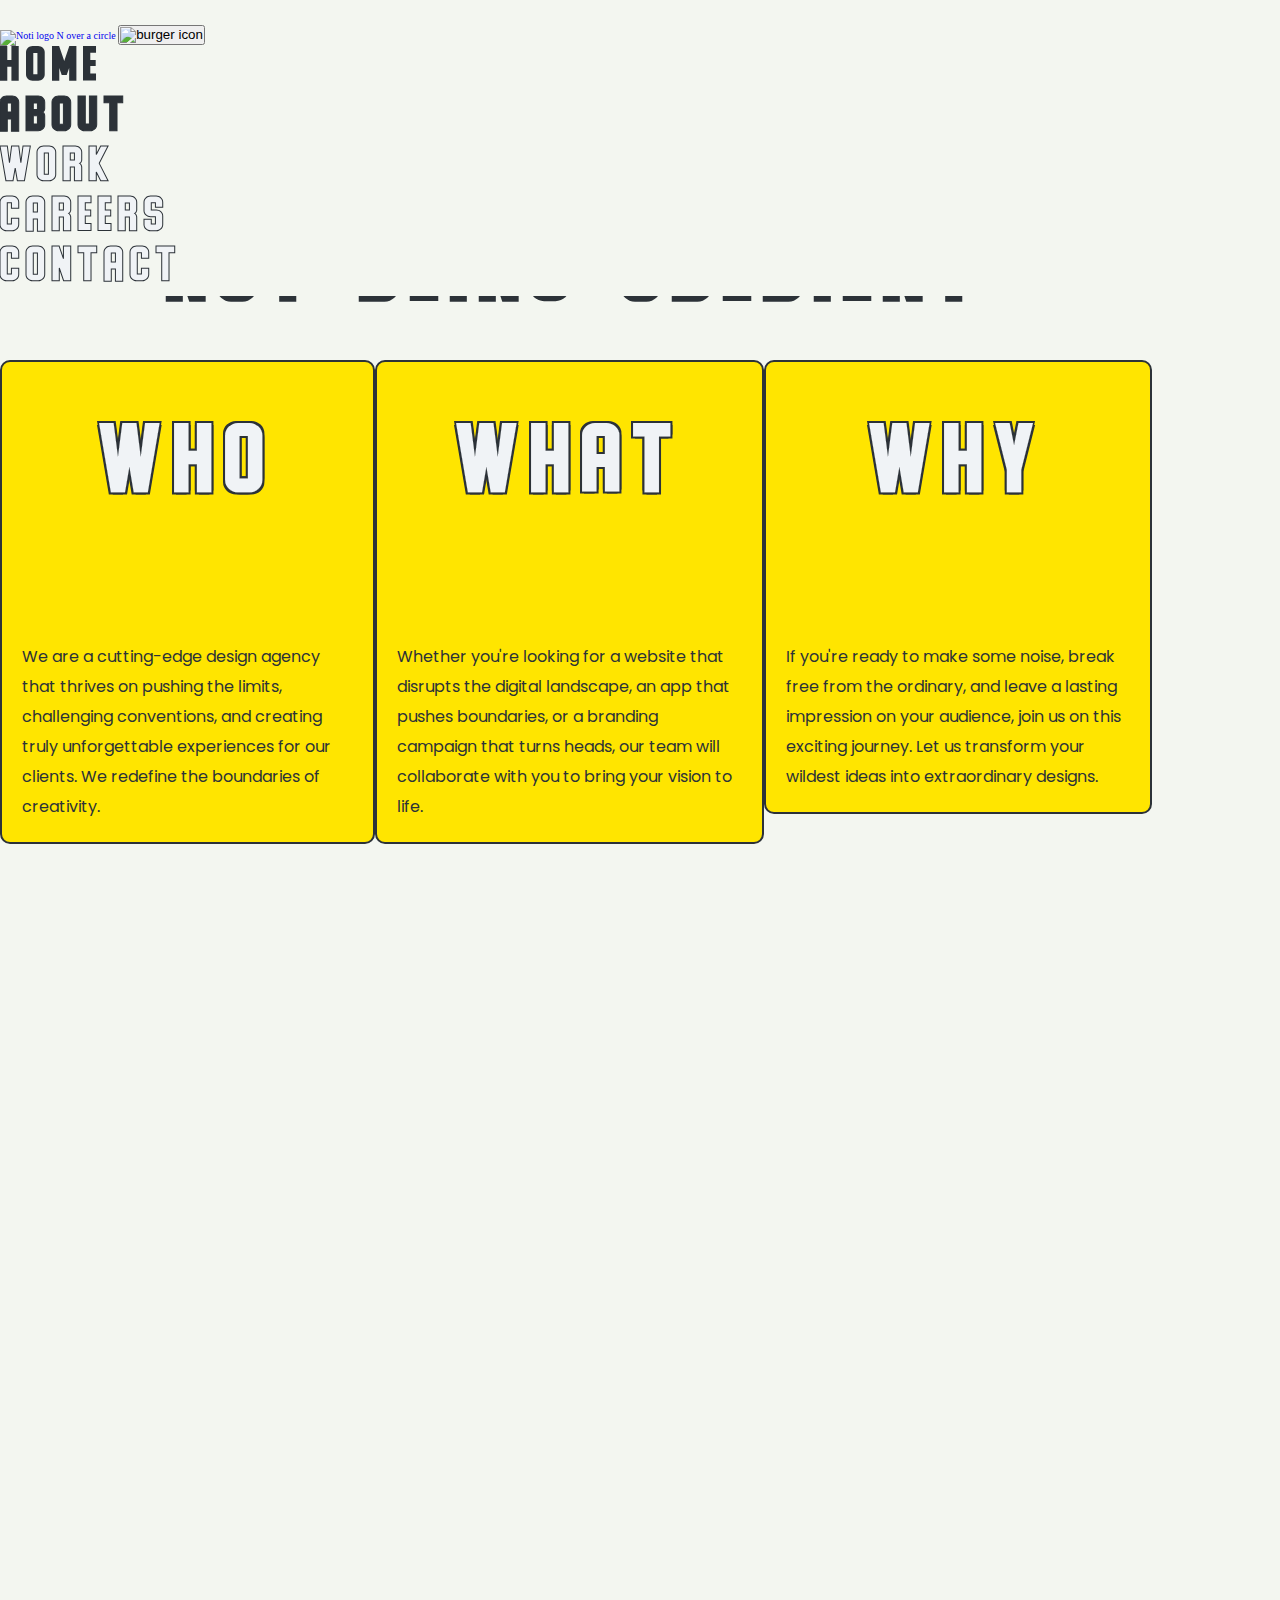
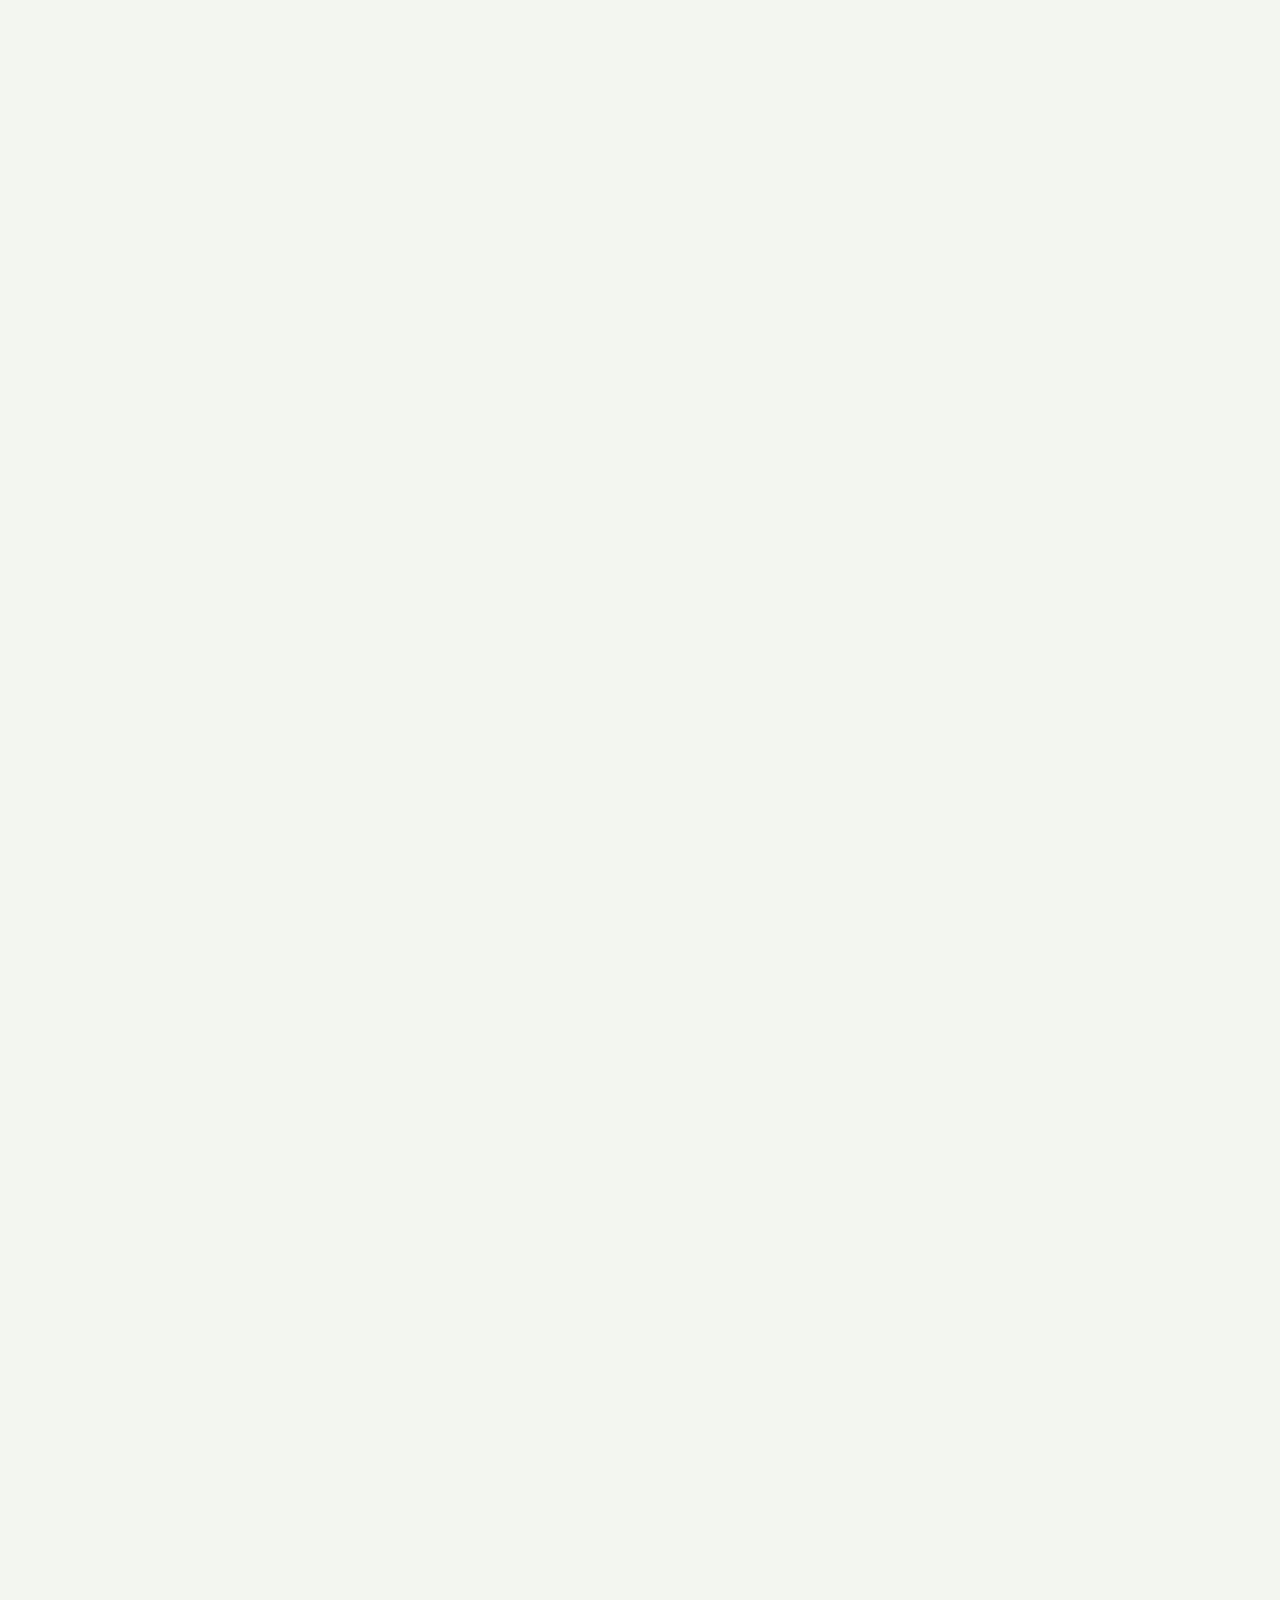
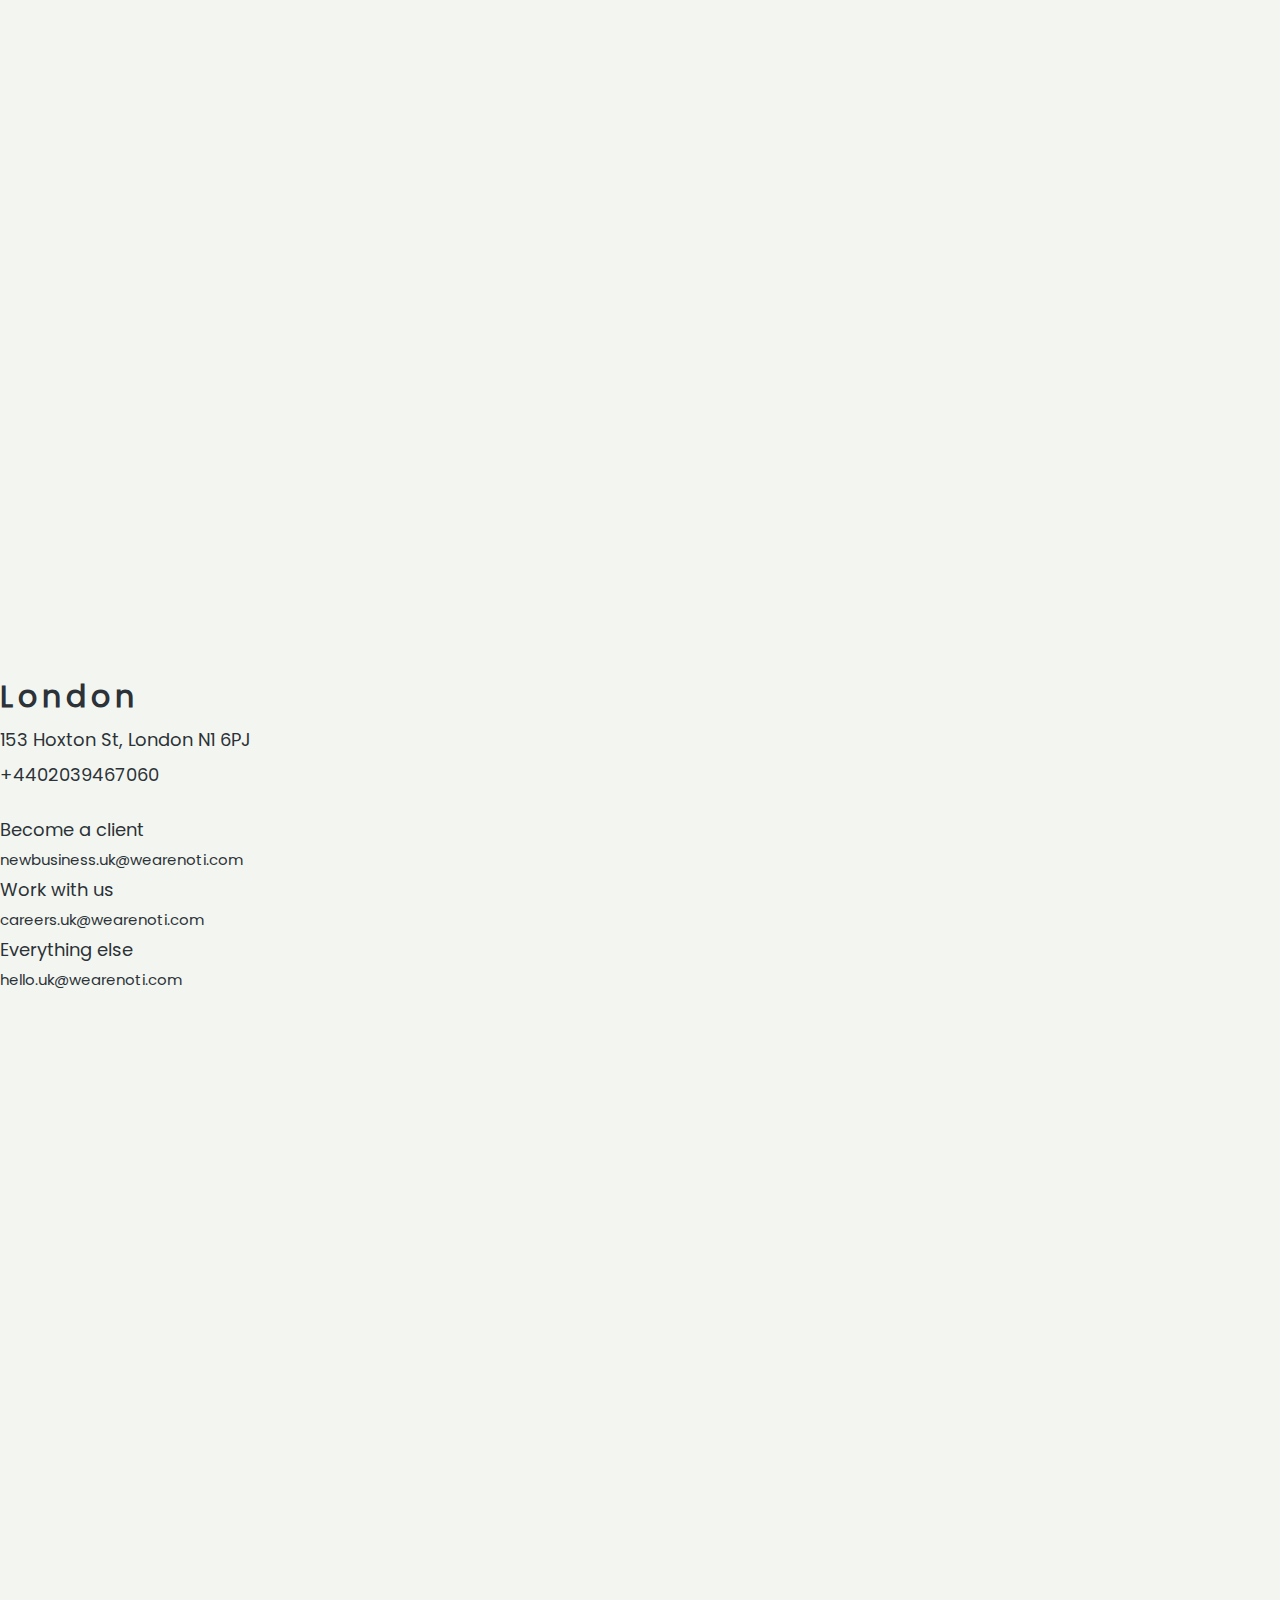
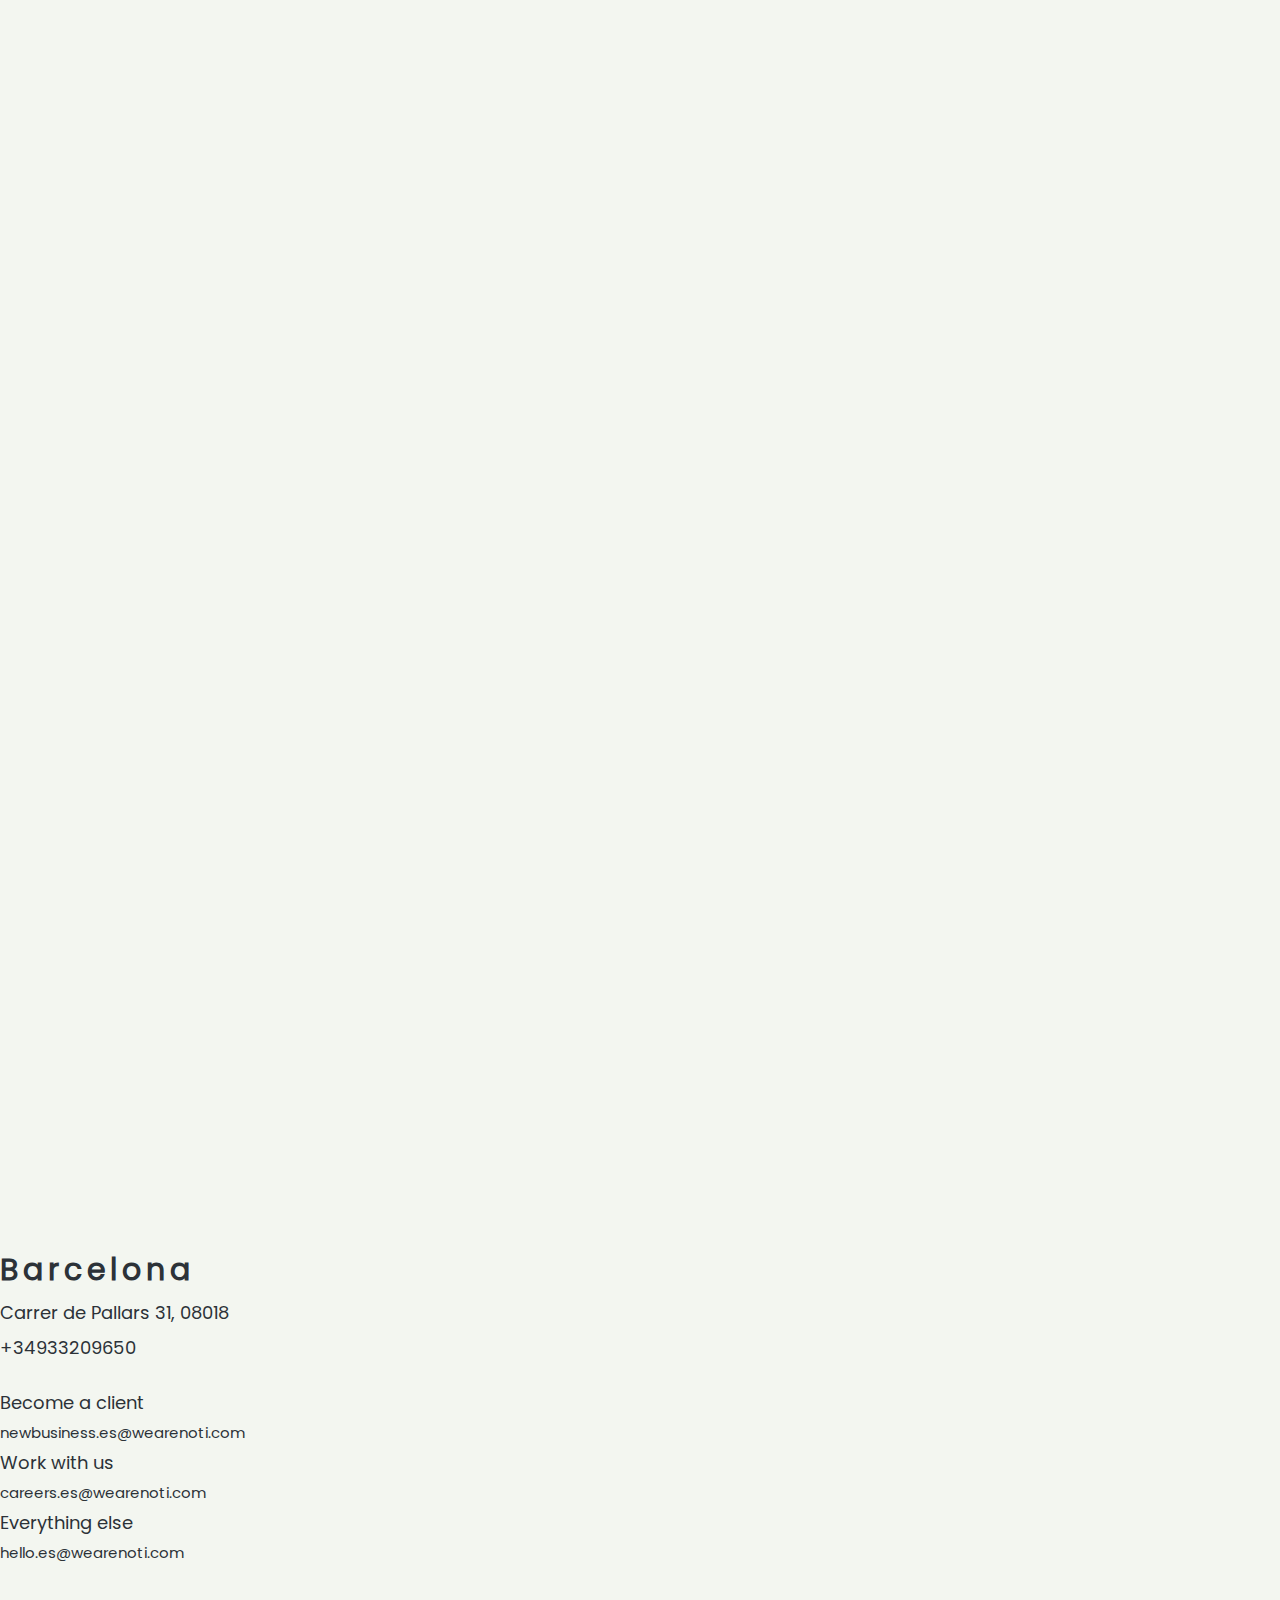
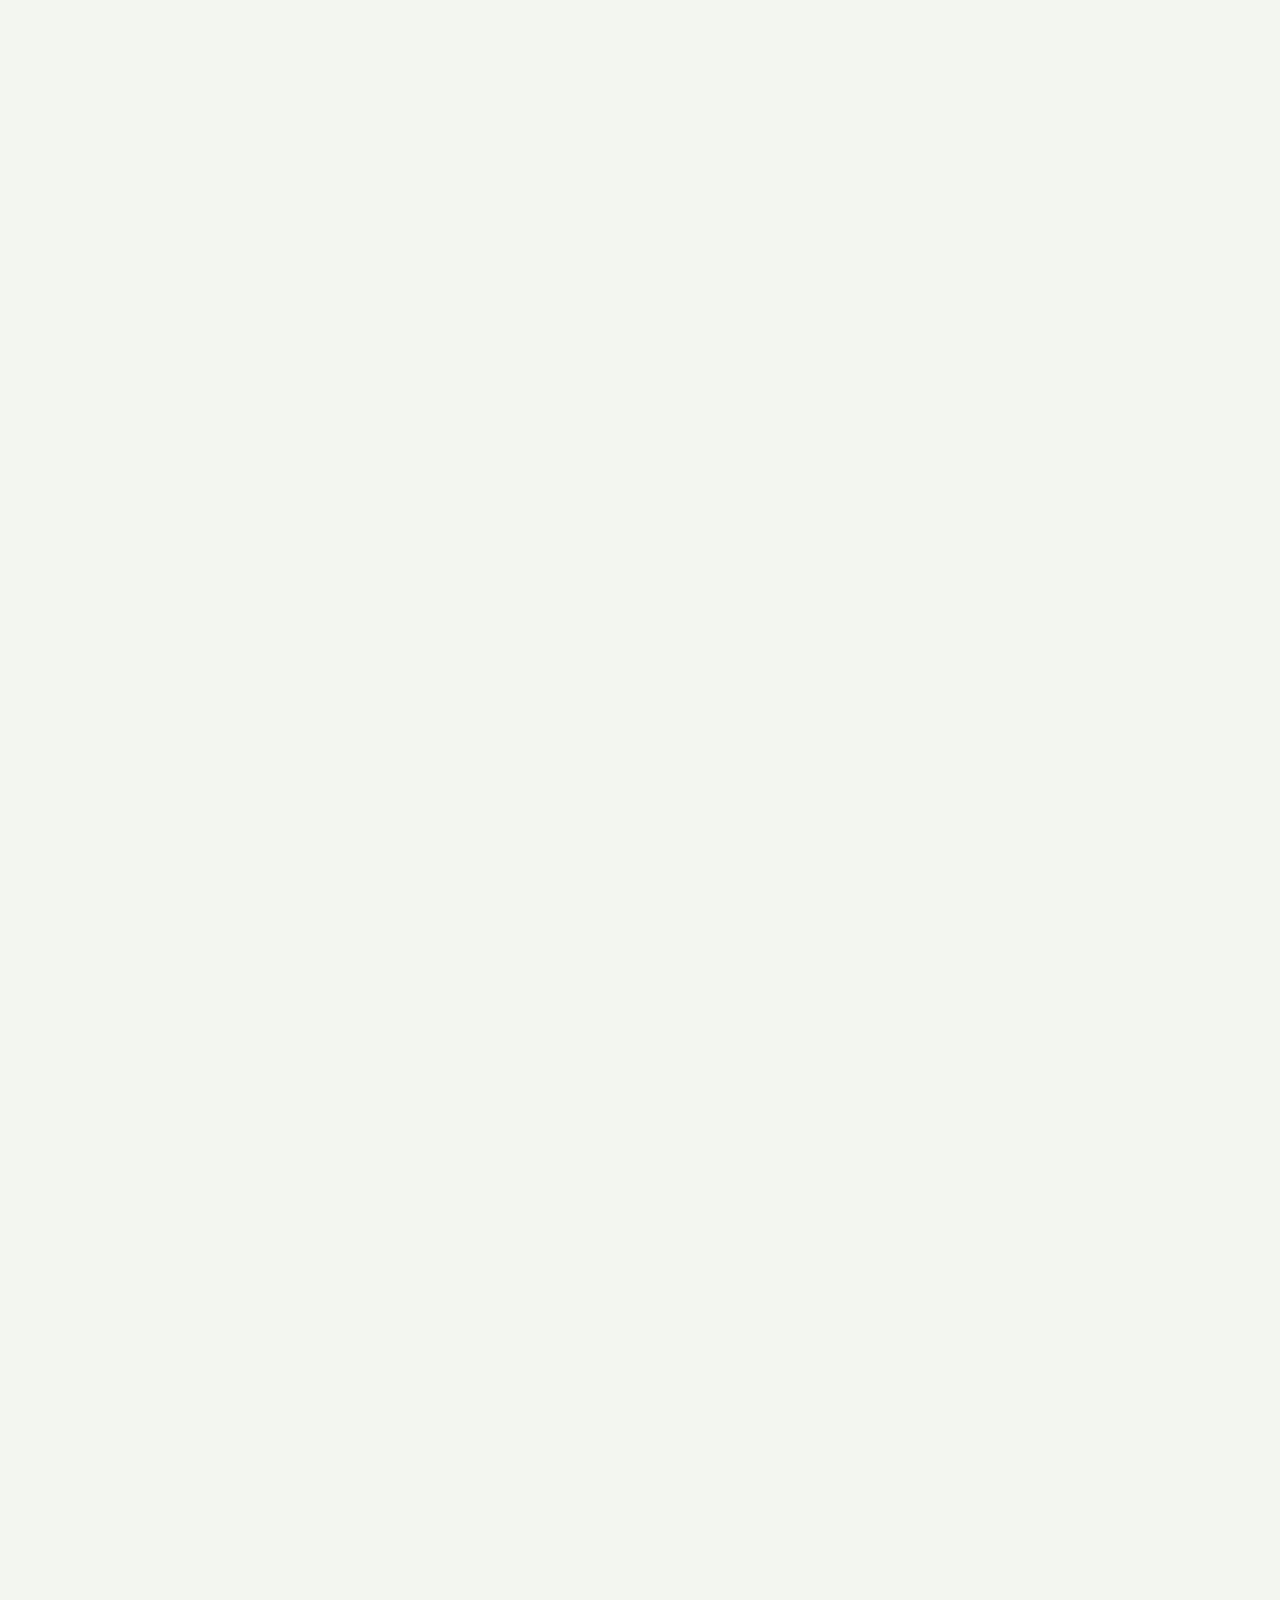
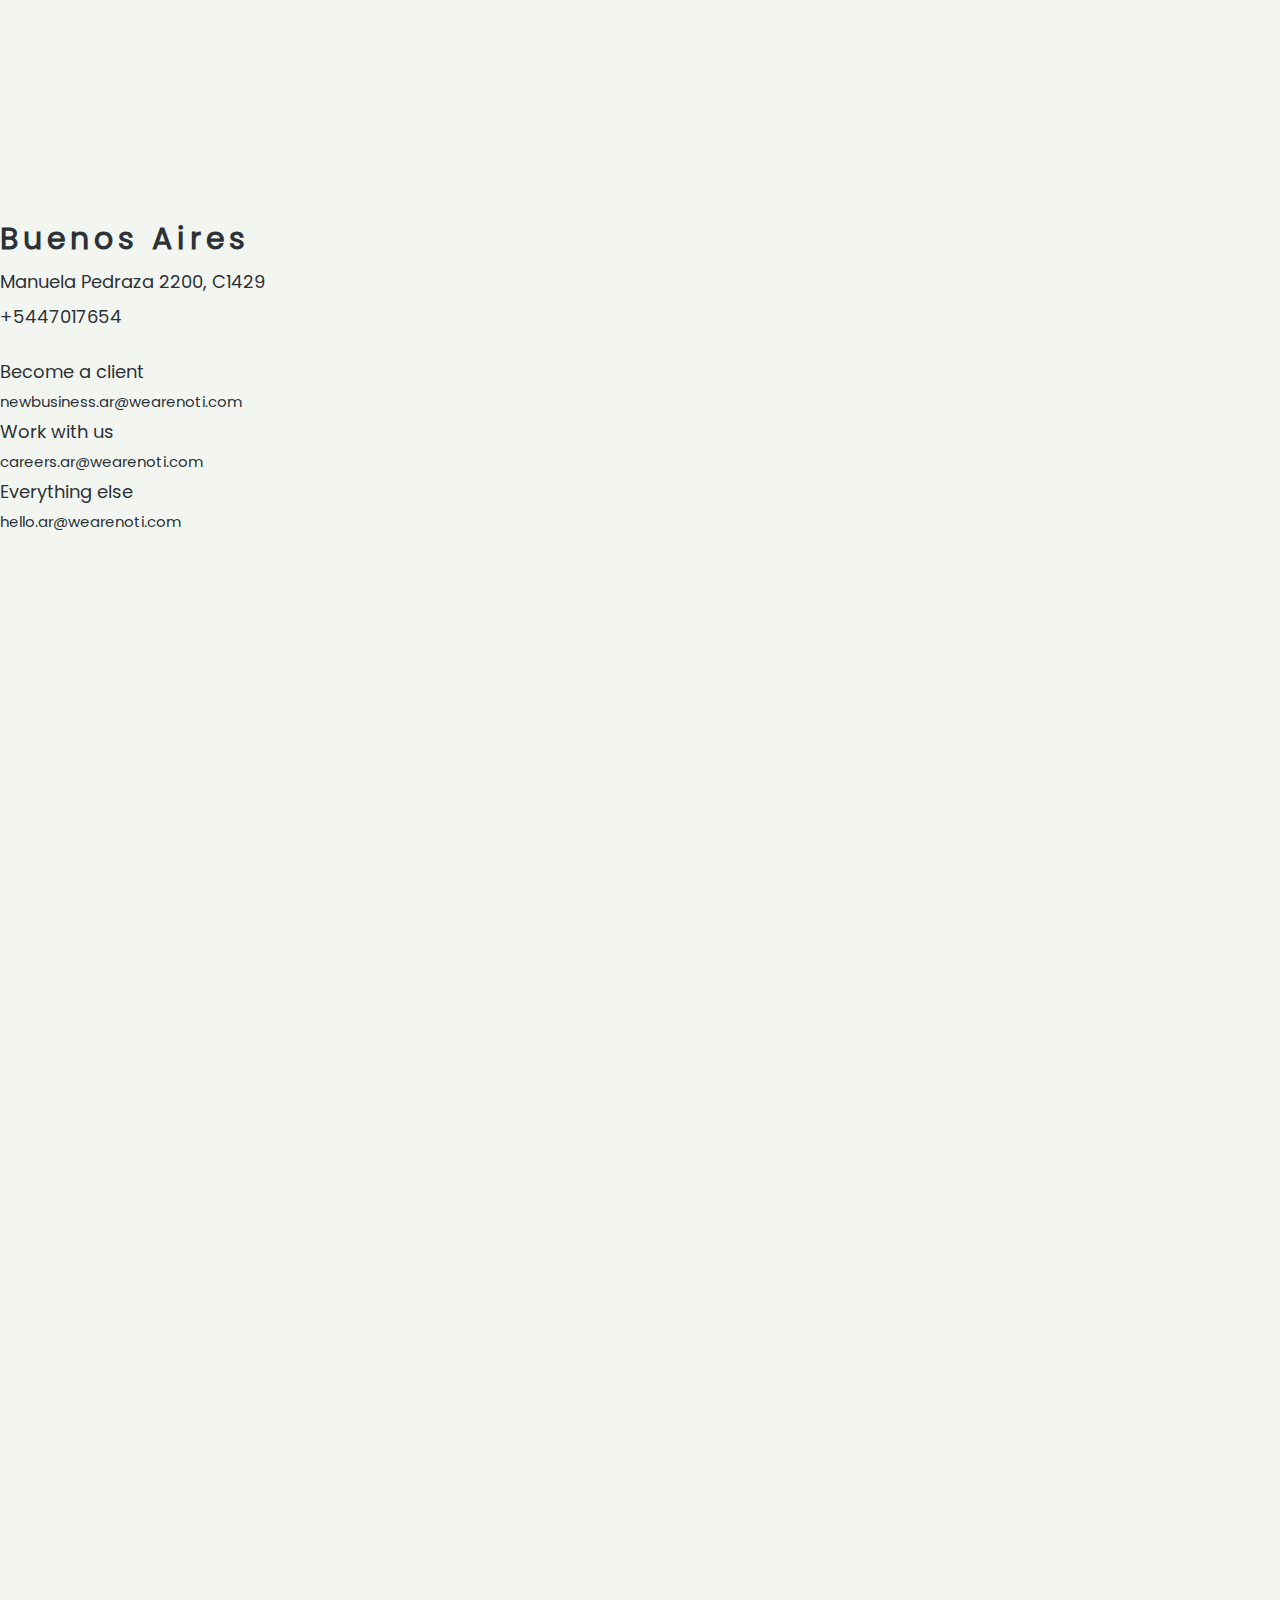
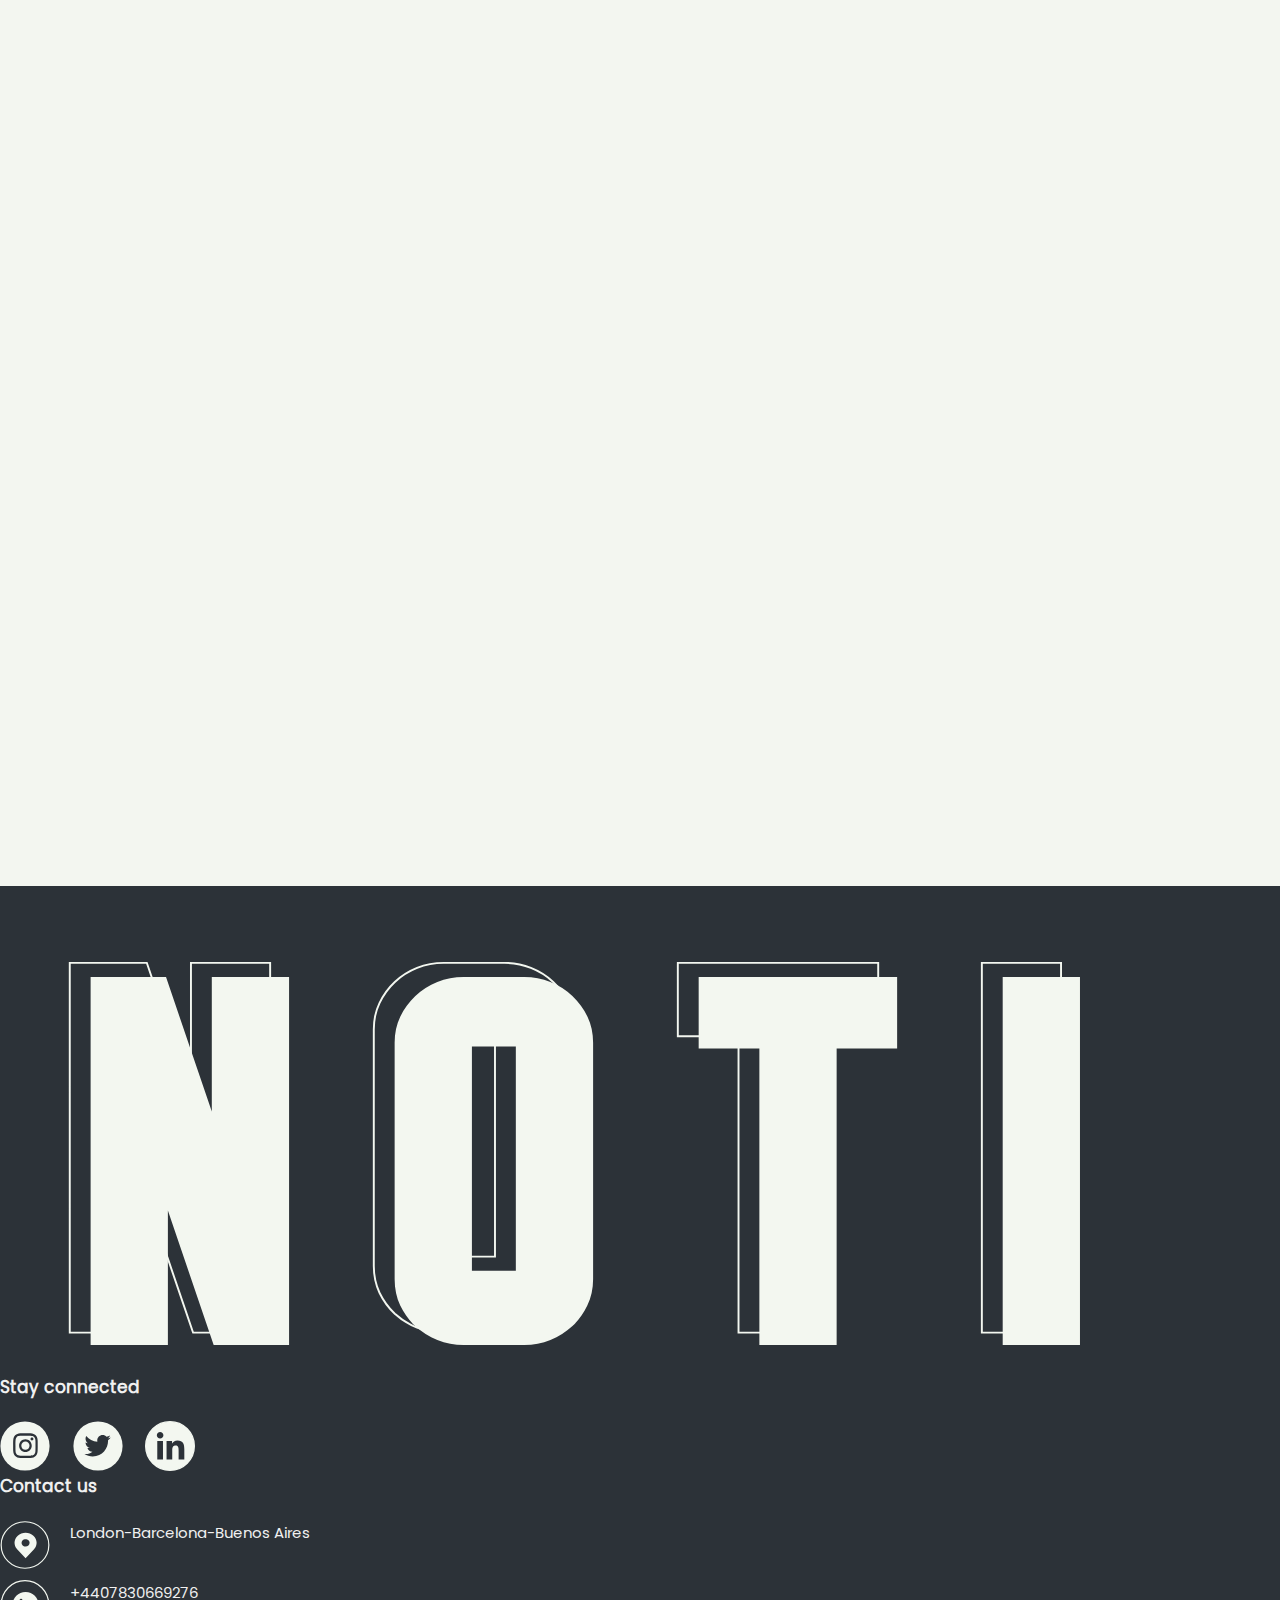
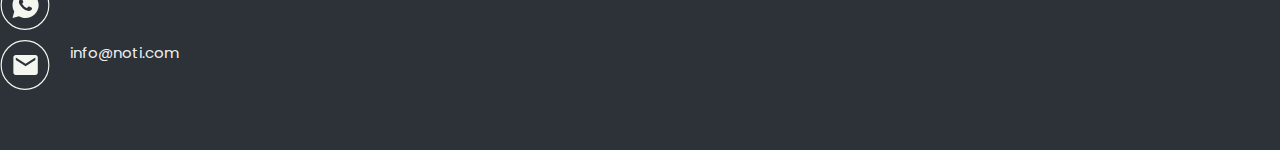
==== commit bf3260d3: "last changes" ====
--- a/pages/about.html
+++ b/pages/about.html
@@ -4,7 +4,7 @@
     <meta charset="UTF-8">
     <meta name="viewport" content="width=device-width, initial-scale=1.0">
     <meta name="description" content="What We Do Everyday: whether you're looking for a website that disrupts the digital landscape, an app that pushes boundaries, or a branding campaign that turns heads, our team of talented and rebellious designers will collaborate with you to bring your vision to life.">
-    <meta name="description" content="Creative design team, Multinational design agency, Design agency history, Our mission and values, London Barcelona Buenos Aires designers, Creative agency culture, Our design philosophy, Meet our team, Design agency expertise, Design agency awards and recognition">
+    <meta name="keywords" content="creative, design, team, agency, about, mission, values, London, Barcelona, Buenos Aires, culture">
     <title>About - NOTI</title>
     <link href="https://cdn.jsdelivr.net/npm/bootstrap@5.3.1/dist/css/bootstrap.min.css" rel="stylesheet" integrity="sha384-4bw+/aepP/YC94hEpVNVgiZdgIC5+VKNBQNGCHeKRQN+PtmoHDEXuppvnDJzQIu9" crossorigin="anonymous">
     <link href="https://unpkg.com/aos@2.3.1/dist/aos.css" rel="stylesheet">
@@ -13,7 +13,7 @@
 </head>
 
 <body>
-  <div class="body_container--light">
+  <div class="body_container--light body">
     <header>
       <nav class="navbar navbar-expand-lg nav_bootstrap">
         <div class="container-fluid bg--light">
@@ -21,7 +21,7 @@
             <img class="btn_logo" src="../img/logo-n-dark.svg" alt="Noti logo N over a circle" width="80px">
           </a>
           <button class="navbar-toggler shadow-none border-0 btn-burger" type="button" data-bs-toggle="collapse" data-bs-target="#menu" aria-controls="navbarSupportedContent" aria-expanded="false" aria-label="Toggle navigation">
-            <img src="../img/icn-burger-dark.svg" width="40px">
+            <img src="../img/icn-burger-dark.svg" alt="burger icon" width="40px">
           </button>
           </button>
           <div class="collapse navbar-collapse text-center bg--light pb-5" id="menu">
@@ -54,7 +54,7 @@
               
                 <button class="about_accordion-button h2_about_card text-light bg--yellow" type="button" data-bs-toggle="collapse" data-bs-target="#collapseOne" aria-expanded="false" aria-controls="collapseOne">
                   WHO
-                  <lottie-player class="lottie-arrow" src="https://lottie.host/1e4aefc9-70ef-4fda-8b9c-eb823ff896b0/JgSVCRR6tr.json" background="transparent" speed="1" style="width: 80px; height: 80px; color: #2C3238;" loop autoplay></lottie-player>
+                  <lottie-player class="lottie-arrow" src="https://lottie.host/1e4aefc9-70ef-4fda-8b9c-eb823ff896b0/JgSVCRR6tr.json" alt="arrow pointing down animation" background="transparent" speed="1" style="width: 80px; height: 80px; color: #2C3238;" loop autoplay></lottie-player>
                 </button>
               
               <div id="collapseOne" class="accordion-collapse collapse p_careers" data-bs-parent="#accordionExample">
@@ -68,7 +68,7 @@
 
               <button class="about_accordion-button collapsed h2_about_card text-light bg--yellow" type="button" data-bs-toggle="collapse" data-bs-target="#collapseTwo" aria-expanded="false" aria-controls="collapseTwo">
                 WHAT
-                <lottie-player class="lottie-arrow" src="https://lottie.host/1e4aefc9-70ef-4fda-8b9c-eb823ff896b0/JgSVCRR6tr.json" background="transparent" speed="1" speed="1" style="width: 80px; height: 80px; color: #2C3238;" loop autoplay></lottie-player>
+                <lottie-player class="lottie-arrow" src="https://lottie.host/1e4aefc9-70ef-4fda-8b9c-eb823ff896b0/JgSVCRR6tr.json" alt="arrow pointing down animation" background="transparent" speed="1" speed="1" style="width: 80px; height: 80px; color: #2C3238;" loop autoplay></lottie-player>
                 </button>
 
               <div id="collapseTwo" class="collapse p_careers" data-bs-parent="#accordionExample">
@@ -83,7 +83,7 @@
               
                 <button class="about_accordion-button collapsed h2_about_card text-light bg--yellow" type="button" data-bs-toggle="collapse" data-bs-target="#collapseThree" aria-expanded="false" aria-controls="collapseThree">
                  WHY
-                <lottie-player class="lottie-arrow" src="https://lottie.host/1e4aefc9-70ef-4fda-8b9c-eb823ff896b0/JgSVCRR6tr.json" background="transparent" speed="1" speed="1" style="width: 80px; height: 80px; color: #2C3238;" loop autoplay></lottie-player>
+                <lottie-player class="lottie-arrow" src="https://lottie.host/1e4aefc9-70ef-4fda-8b9c-eb823ff896b0/JgSVCRR6tr.json" alt="arrow pointing down animation" background="transparent" speed="1" speed="1" style="width: 80px; height: 80px; color: #2C3238;" loop autoplay></lottie-player>
                 </button>
               
               <div id="collapseThree" class="collapse p_careers" data-bs-parent="#accordionExample">
@@ -104,8 +104,8 @@
 
           <div class="col-xl-3 col-md-6 col-xs-12 about_main_section_heading" data-aos="fade-right">
             <h3 class="h5_about text--dark">WHAT WE DO<br>EVERYDAY</h3>
-            <img class="arrow_side"src="../img/subheadings_arrow.svg" width="90%">
-            <img class="arrow_down" src="../img/subheadings_arrow_down.svg" height="72px">
+            <img class="arrow_side"src="../img/subheadings_arrow.svg" alt="arrow pointing right"  width="90%">
+            <img class="arrow_down" src="../img/subheadings_arrow_down.svg" alt="arrow pointing down"  height="72px">
           </div>
 
           <div class="col-xl-3 col-md-6 col-xs-12 about_main_section2_card" data-aos="fade-up" data-aos-duration="500">
@@ -196,8 +196,8 @@
 
         <article class="col-lg-3 about_main_section_heading" data-aos="fade-right">
           <h3 class="h5_about text--dark">WHERE<br>WE ARE</h3>
-          <img class="arrow_side"src="../img/subheadings_arrow.svg" width="100%">
-          <img class="arrow_down" src="../img/subheadings_arrow_down.svg" height="72px">
+          <img class="arrow_side"src="../img/subheadings_arrow.svg" alt="arrow pointing right" width="100%">
+          <img class="arrow_down" src="../img/subheadings_arrow_down.svg"alt="arrow pointing down"  height="72px">
         </article>
       
         <article class="col-lg-9" >
@@ -205,7 +205,7 @@
             <h4 class="col-lg-9 about_main_section3_subheading h4_about text--dark" data-aos="fade-left">We’re based in London, Barcelona and Buenos Aires.</h4>
             <div class="col-lg-9 frame_stroke" data-aos="fade-up">
               <p class="h5_about_section3 text--dark left_align">We work with friends and clients all over the world</p>
-              <img class="about_yellowstroke" src="../img/about_yellow stroke.svg">
+              <img class="about_yellowstroke" src="../img/about_yellow stroke.svg" alt="yellow circle stroke">
             </div>
           </div>
         </article>
@@ -321,30 +321,30 @@
       <section class="row justify-content-around">
 
         <article class="col-lg-5 col-xs-10">
-          <img class="footer_logo" src="../img/logo.svg">
+          <img class="footer_logo" src="../img/logo.svg" alt="Noti logo">
         </article>
 
         <article class="col-lg-2 col-md-6 col-xs-10 footer_column2">
           <h3 class="h6-footer">Stay connected</h3>
           <div class="footer_socialicons">
-            <a href=""><img class="footer_icn" src="../img/icn-ig.svg" width="40px"></a>
-            <a href=""><img class="footer_icn" src="../img/icn-tw.svg" width="40px"></a>
-            <a href=""><img class="footer_icn" src="../img/icn-linkedin.svg" width="40px"></a>       
+            <a href=""><img class="footer_icn" src="../img/icn-ig.svg" alt="instagram icon" width="40px"></a>
+            <a href=""><img class="footer_icn" src="../img/icn-tw.svg" alt="twitter icon" width="40px"></a>
+            <a href=""><img class="footer_icn" src="../img/icn-linkedin.svg" alt="linkedin icon" width="40px"></a>         
           </div>
         </article>
 
         <article class="col-lg-3 col-md-6 col-xs-10 footer_column3">
           <h3 class="h6-footer">Contact us</h3>
           <div class="footer_contact_frame">
-            <img class="footer_icn" src="../img/icn-location.svg" width="40px" height="40px">
+            <img class="footer_icn" src="../img/icn-location.svg" alt="location icon" width="40px" height="40px">
             <p class="p-footer">London-Barcelona-Buenos Aires</p>
           </div>
           <div class="footer_contact_frame">
-            <img class="footer_icn" src="../img/icn-wsp.svg" width="40px" height="40px">
+            <img class="footer_icn" src="../img/icn-wsp.svg" alt="whatsapp icon" width="40px" height="40px">
             <p class="p-footer"> +4407830669276</p>
           </div>
           <div class="footer_contact_frame">
-            <img class="footer_icn" src="../img/icn-mail.svg" width="40px" height="40px">
+            <img class="footer_icn" src="../img/icn-mail.svg" alt="email icon" width="40px" height="40px">
             <p class="p-footer">info@noti.com</p>
           </div>
         </article>
